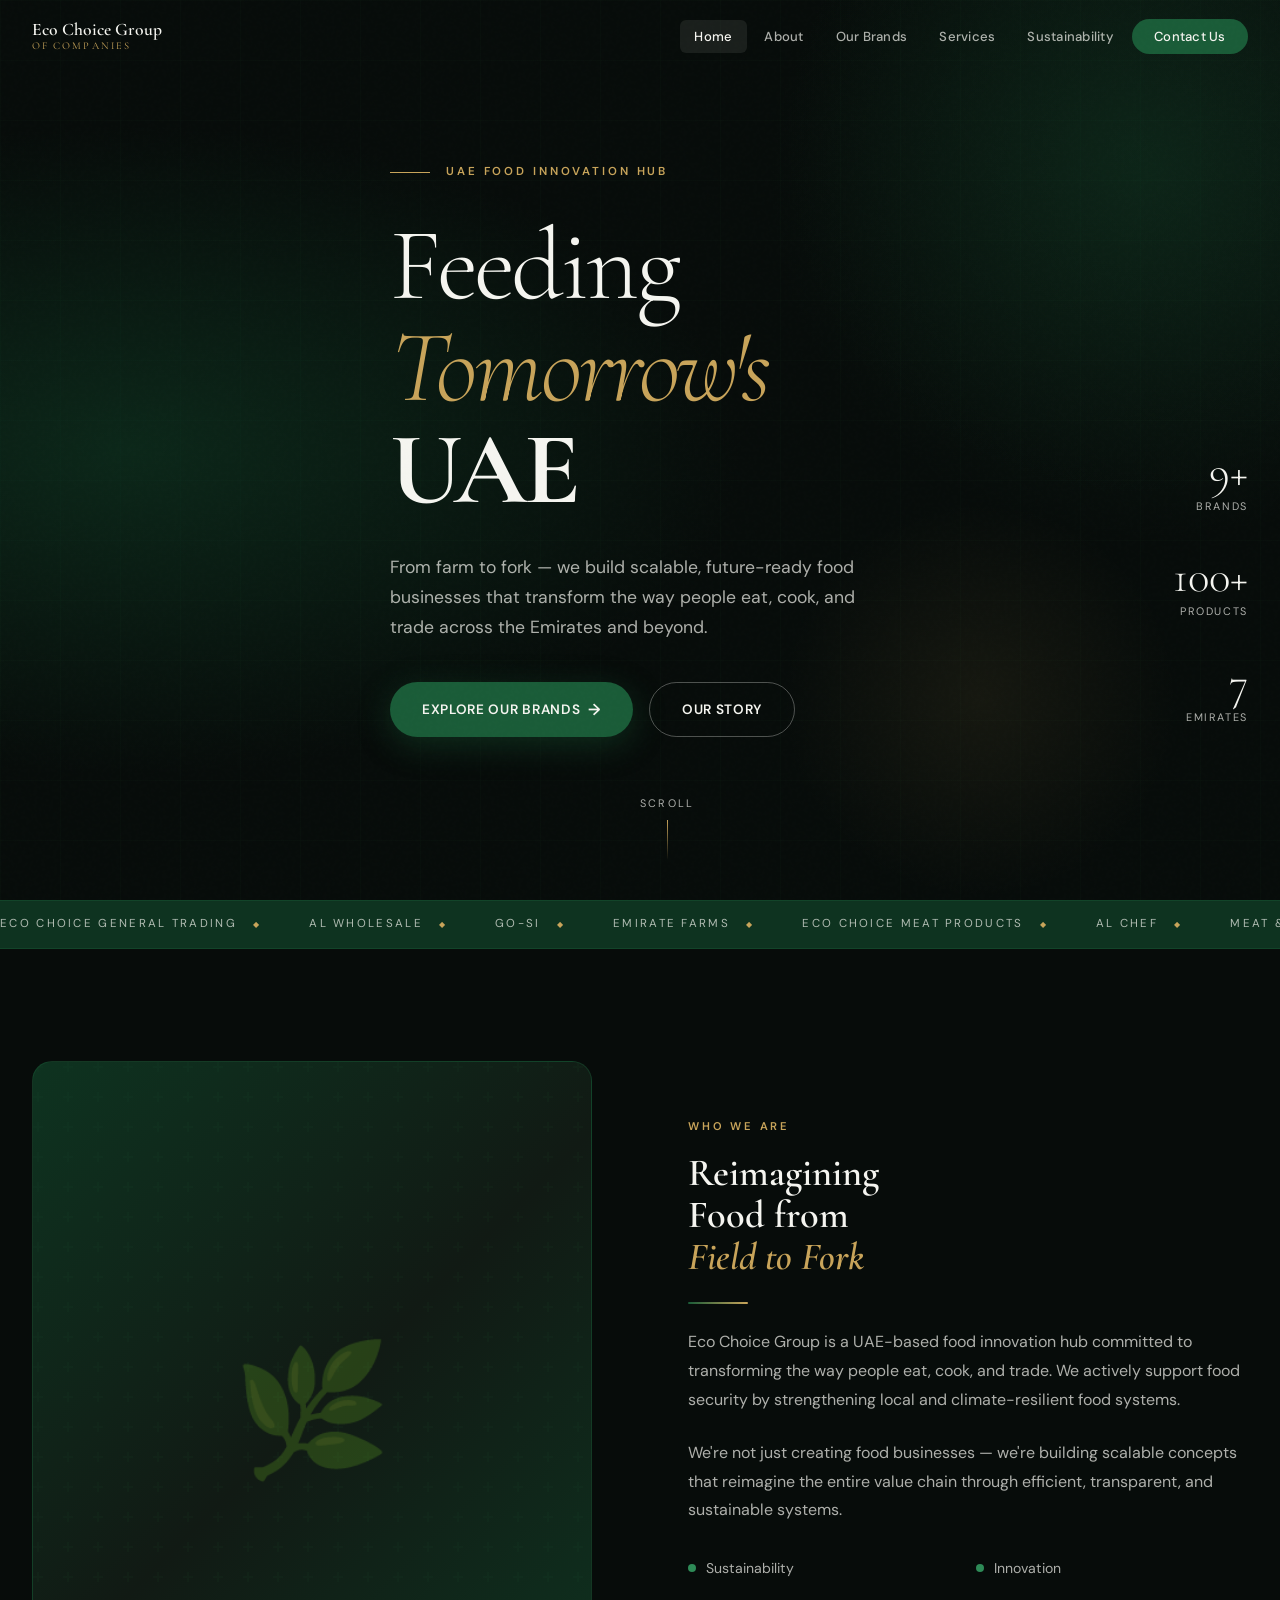
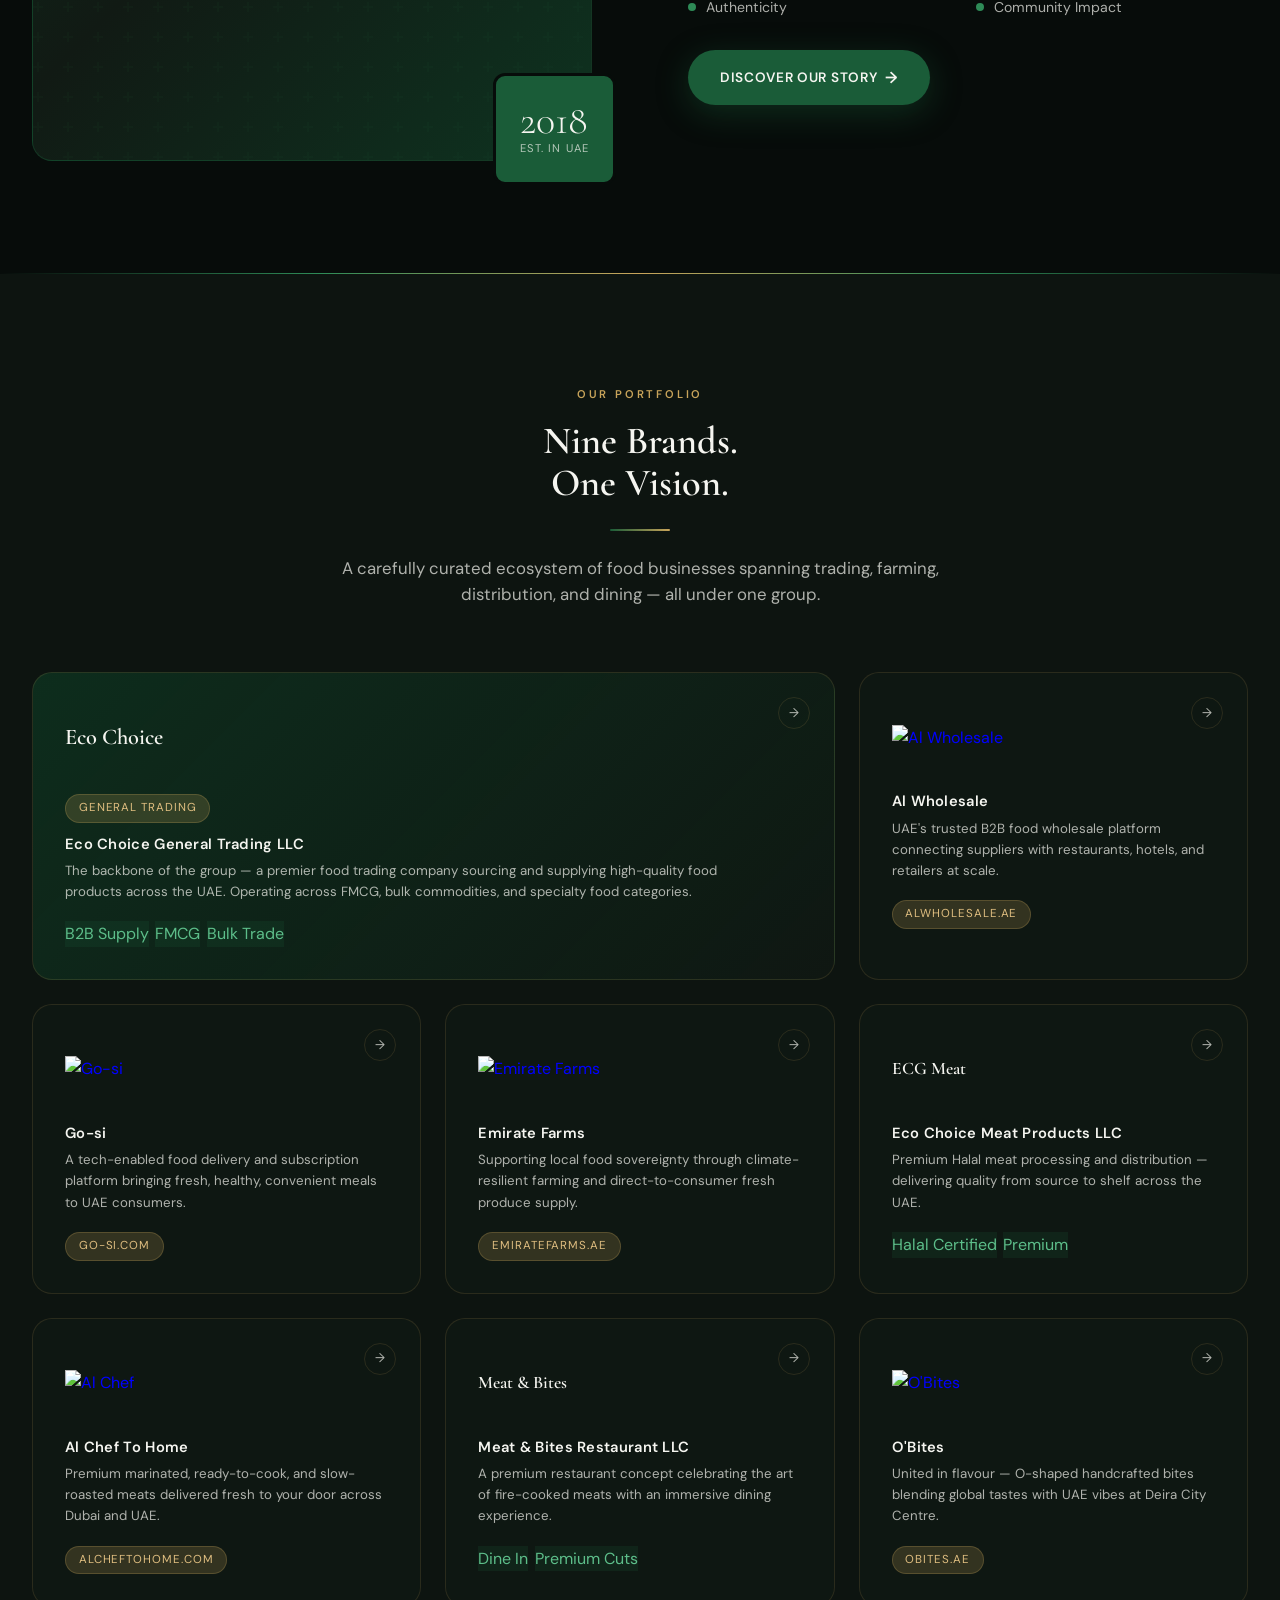
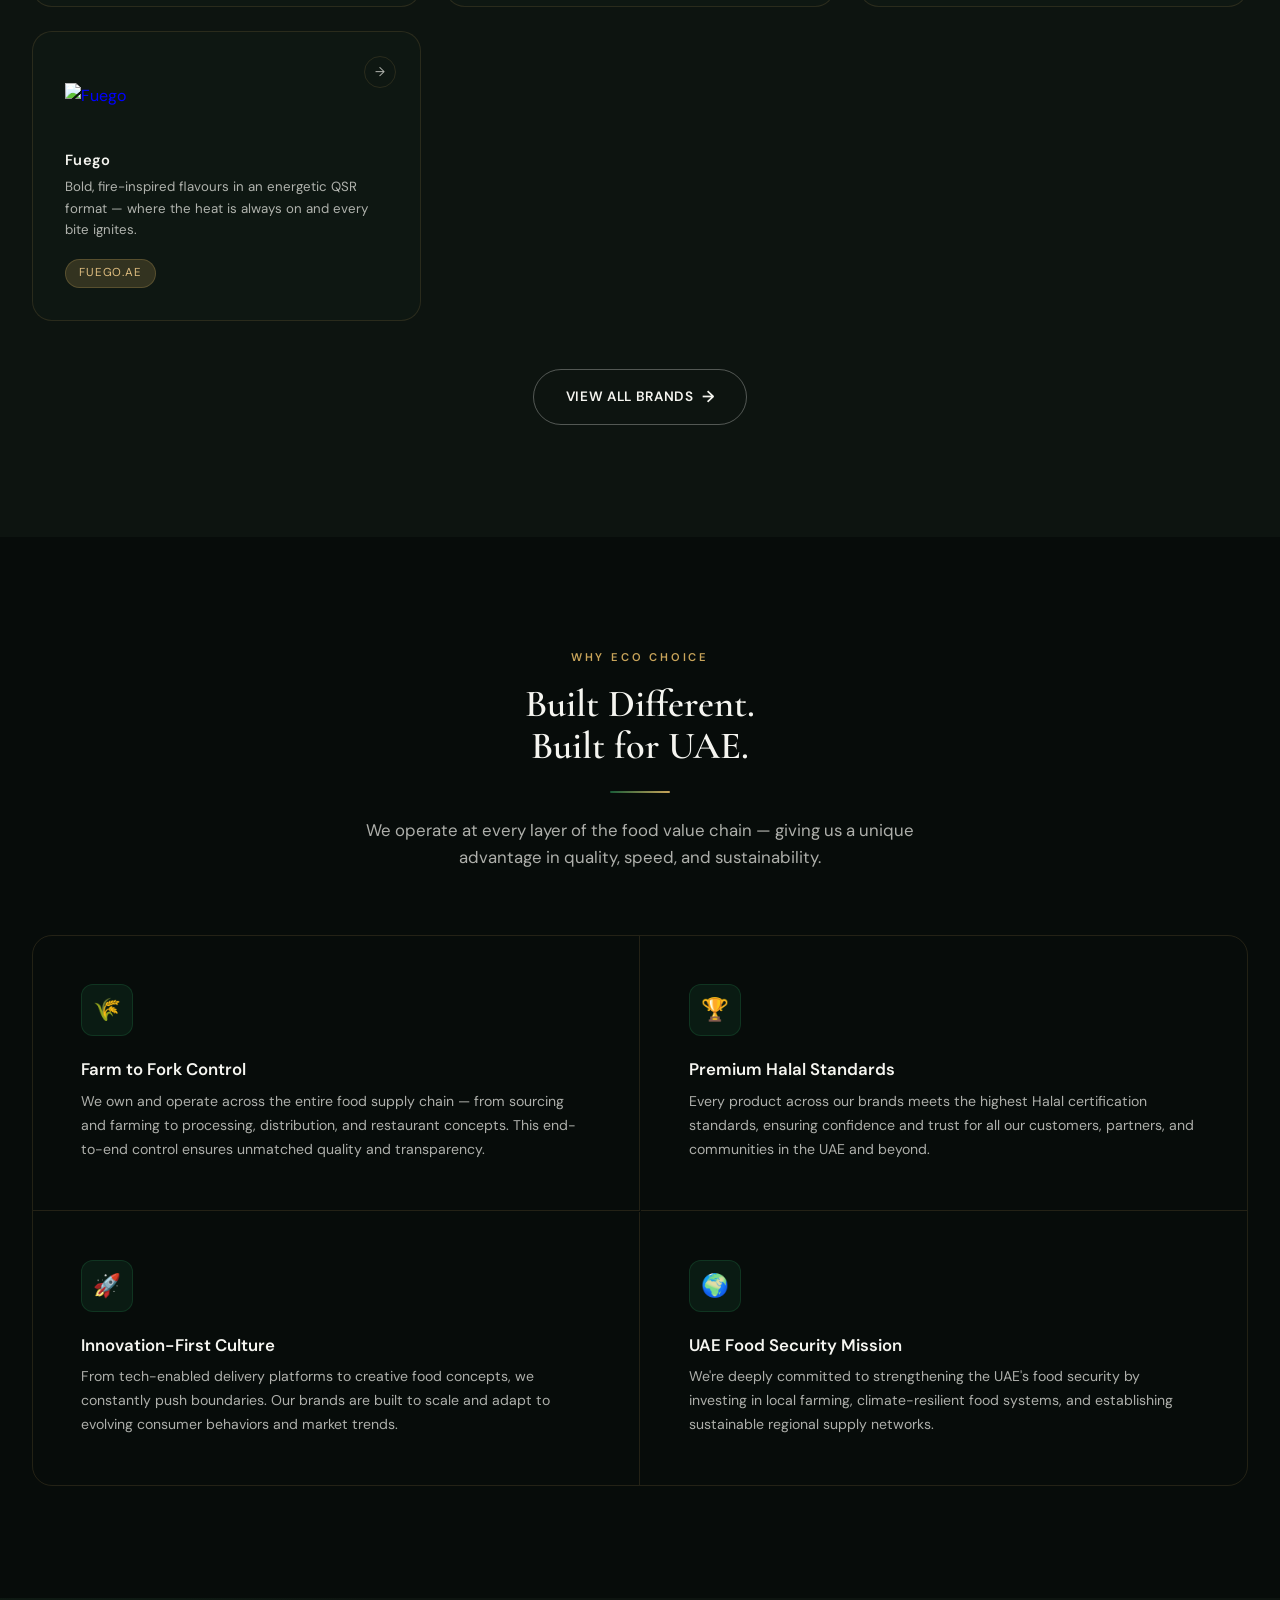
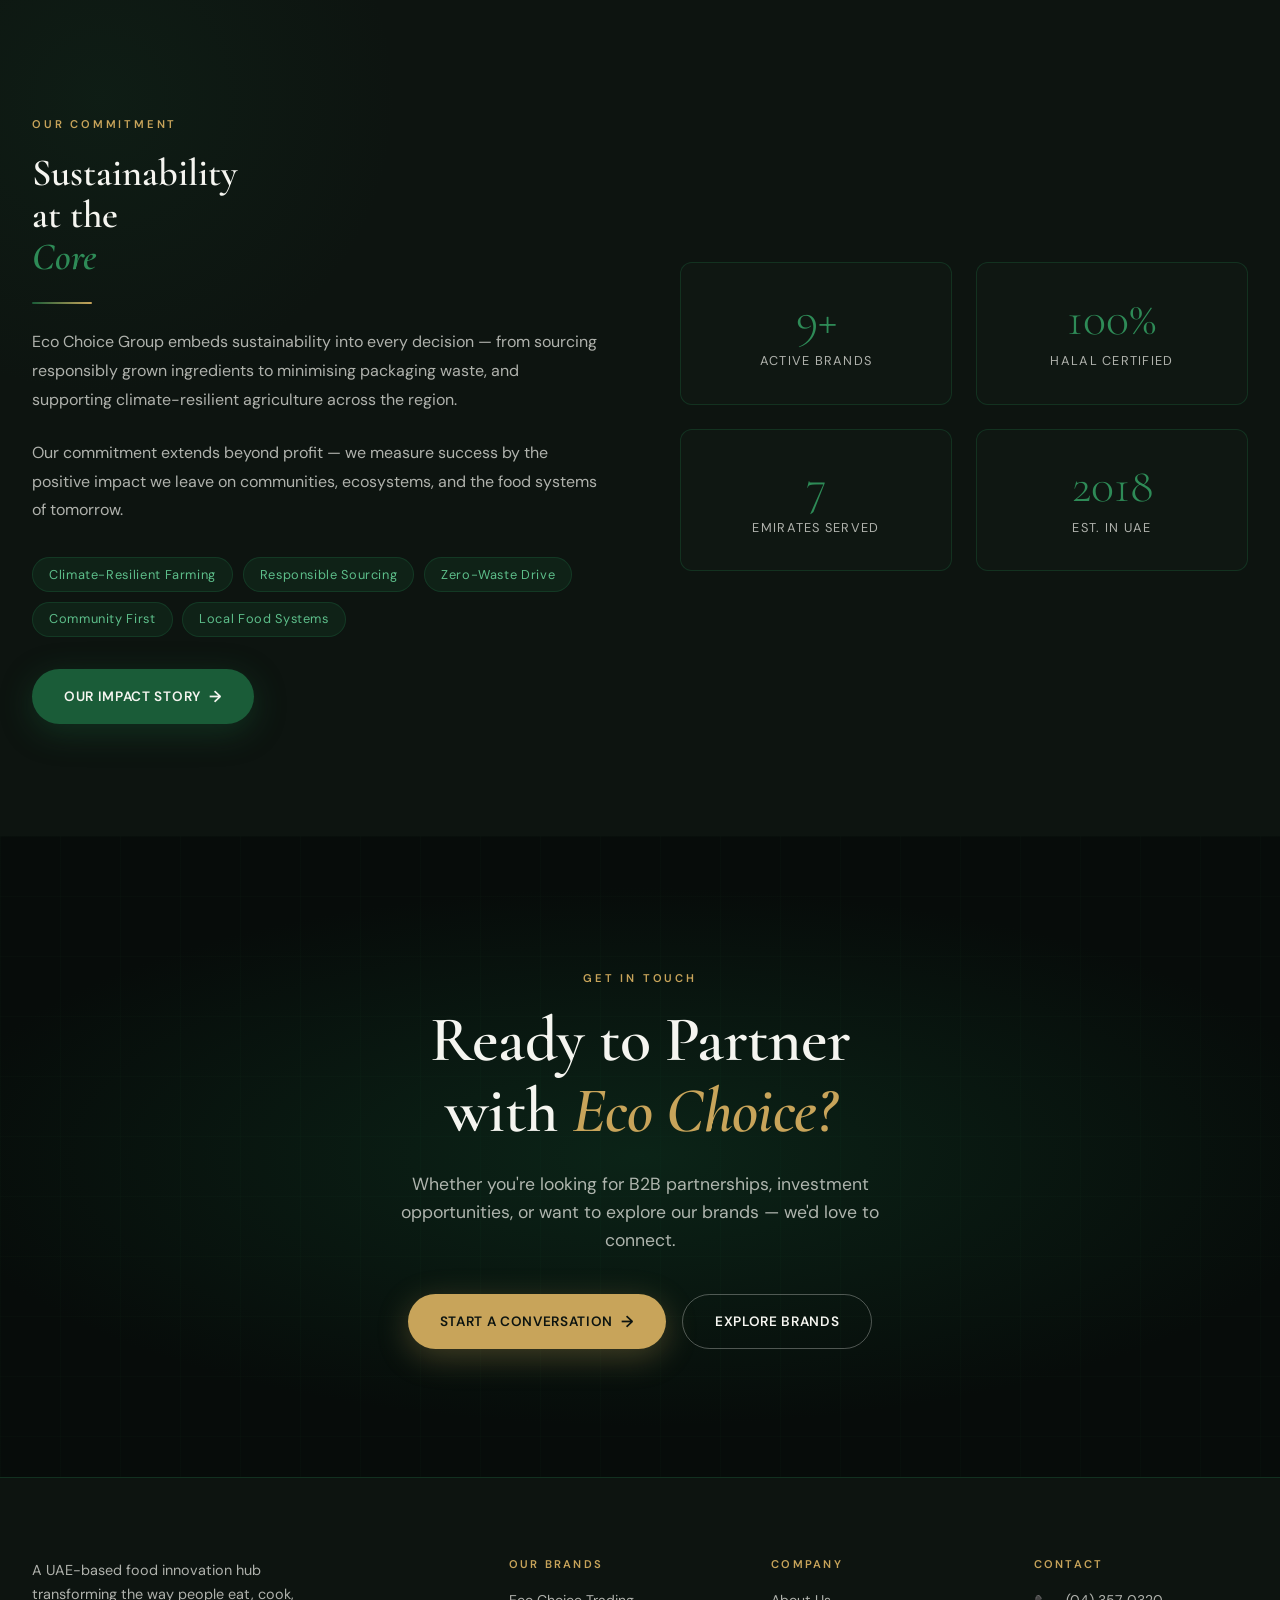
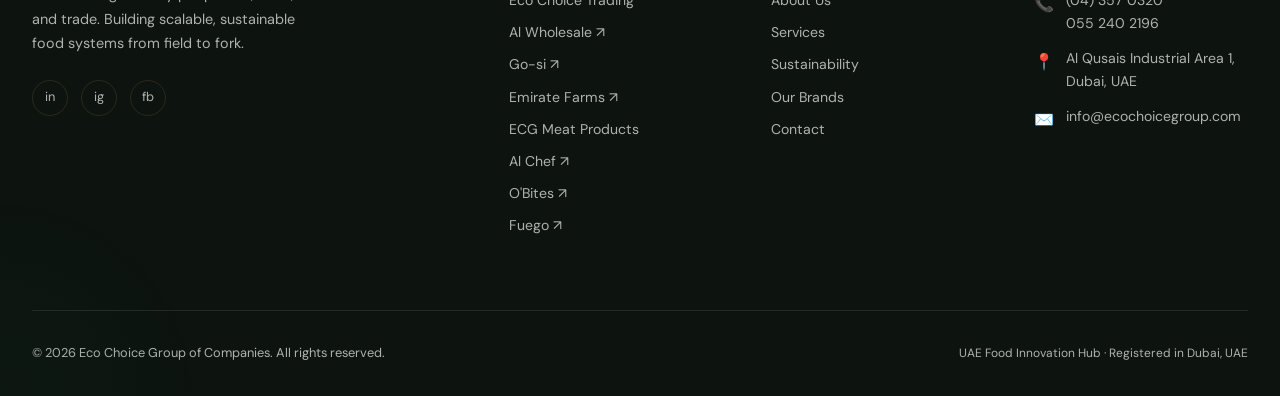
==== index.html @ a95b1872 "Website Working" ====
<!DOCTYPE html>
<html lang="en">
<head>
  <meta charset="UTF-8" />
  <meta name="viewport" content="width=device-width, initial-scale=1.0" />
  <title>Eco Choice Group of Companies — UAE Food Innovation Hub</title>
  <meta name="description" content="Eco Choice Group is a UAE-based food innovation hub transforming how people eat, cook and trade. From farm to consumer, we build scalable, sustainable food businesses." />
  <link rel="icon" href="https://ecochoicegroup.com/wp-content/uploads/2025/12/ecg-logo.png" type="image/png" />
  <link rel="stylesheet" href="style.css" />
  <style>
    /* ===== HERO ===== */
    .hero {
      min-height: 100vh;
      position: relative;
      display: flex;
      align-items: center;
      overflow: hidden;
      background: var(--black);
    }
    .hero::before {
      content: '';
      position: absolute;
      inset: 0;
      background:
        radial-gradient(ellipse 80% 60% at 10% 50%, rgba(14,51,32,0.7) 0%, transparent 60%),
        radial-gradient(ellipse 60% 80% at 90% 20%, rgba(26,92,56,0.2) 0%, transparent 50%);
    }
    .hero-orb {
      position: absolute;
      width: 700px; height: 700px;
      border-radius: 50%;
      background: radial-gradient(circle, rgba(26,92,56,0.15) 0%, transparent 70%);
      right: -200px; top: -200px;
      animation: orb-float 8s ease-in-out infinite;
    }
    .hero-orb2 {
      position: absolute;
      width: 400px; height: 400px;
      border-radius: 50%;
      background: radial-gradient(circle, rgba(200,164,90,0.08) 0%, transparent 70%);
      right: 100px; bottom: 0;
      animation: orb-float 10s ease-in-out infinite reverse;
    }
    @keyframes orb-float { 0%,100%{transform:translateY(0);} 50%{transform:translateY(-30px);} }

    .hero-content {
      position: relative;
      z-index: 2;
      max-width: 800px;
    }
    .hero-eyebrow {
      display: flex;
      align-items: center;
      gap: 1rem;
      margin-bottom: 2rem;
      opacity: 0;
      animation: fadeUp 0.8s 0.3s forwards;
    }
    .hero-line { width: 40px; height: 1px; background: var(--gold); }
    .hero-eyebrow span { font-size: 0.72rem; letter-spacing: 0.25em; text-transform: uppercase; color: var(--gold); font-weight: 600; }

    .hero h1 {
      font-family: var(--font-display);
      font-size: clamp(3.5rem, 8vw, 8rem);
      font-weight: 300;
      line-height: 1.0;
      letter-spacing: -0.03em;
      margin-bottom: 2rem;
      opacity: 0;
      animation: fadeUp 0.9s 0.5s forwards;
    }
    .hero h1 em { font-style: italic; color: var(--gold); }
    .hero h1 strong { font-weight: 700; display: block; }

    .hero-desc {
      font-size: 1.1rem;
      color: var(--white-dim);
      max-width: 500px;
      line-height: 1.7;
      margin-bottom: 2.5rem;
      opacity: 0;
      animation: fadeUp 0.9s 0.7s forwards;
    }
    .hero-actions {
      display: flex;
      gap: 1rem;
      flex-wrap: wrap;
      opacity: 0;
      animation: fadeUp 0.9s 0.9s forwards;
    }
    .hero-scroll {
      position: absolute;
      bottom: 2.5rem;
      left: 50%;
      transform: translateX(-50%);
      display: flex;
      flex-direction: column;
      align-items: center;
      gap: 0.5rem;
      z-index: 2;
      opacity: 0;
      animation: fadeUp 1s 1.5s forwards;
    }
    .hero-scroll span { font-size: 0.68rem; letter-spacing: 0.2em; text-transform: uppercase; color: var(--white-dim); }
    .scroll-bar {
      width: 1px; height: 40px;
      background: linear-gradient(to bottom, var(--gold), transparent);
      animation: scroll-anim 2s ease infinite;
    }
    @keyframes scroll-anim { 0%{transform:scaleY(1);opacity:1;} 100%{transform:scaleY(0);opacity:0;transform-origin:top;} }

    .hero-numbers {
      position: absolute;
      right: 2rem;
      top: 50%;
      transform: translateY(-50%);
      display: flex;
      flex-direction: column;
      gap: 2.5rem;
      z-index: 2;
      opacity: 0;
      animation: fadeUp 1s 1.2s forwards;
    }
    .hero-stat { text-align: right; }
    .hero-stat .num { font-family: var(--font-display); font-size: 2.8rem; font-weight: 300; color: var(--white); line-height: 1; }
    .hero-stat .lbl { font-size: 0.68rem; letter-spacing: 0.15em; text-transform: uppercase; color: var(--white-dim); margin-top: 0.2rem; }

    @keyframes fadeUp { from{opacity:0;transform:translateY(30px);} to{opacity:1;transform:translateY(0);} }

    /* ===== MARQUEE STRIP ===== */
    .marquee-strip {
      background: var(--green-deep);
      border-top: 1px solid var(--border-green);
      border-bottom: 1px solid var(--border-green);
      padding: 0.9rem 0;
      overflow: hidden;
    }
    .marquee-track {
      display: flex;
      gap: 3rem;
      animation: marquee 30s linear infinite;
      white-space: nowrap;
    }
    .marquee-track span {
      font-size: 0.72rem;
      letter-spacing: 0.2em;
      text-transform: uppercase;
      color: var(--white-dim);
      display: flex;
      align-items: center;
      gap: 1rem;
      flex-shrink: 0;
    }
    .marquee-track span::after { content: '◆'; color: var(--gold); font-size: 0.5rem; }
    @keyframes marquee { from{transform:translateX(0);} to{transform:translateX(-50%);} }

    /* ===== ABOUT OVERVIEW ===== */
    .about-overview { padding: 7rem 0; }
    .about-grid {
      display: grid;
      grid-template-columns: 1fr 1fr;
      gap: 6rem;
      align-items: center;
    }
    .about-visual {
      position: relative;
    }
    .about-main-img {
      width: 100%;
      aspect-ratio: 4/5;
      border-radius: var(--radius-lg);
      object-fit: cover;
      position: relative;
      z-index: 1;
    }
    .about-img-placeholder {
      width: 100%;
      aspect-ratio: 4/5;
      border-radius: var(--radius-lg);
      background: linear-gradient(135deg, var(--green-deep) 0%, var(--dark-card) 50%, var(--green-deep) 100%);
      display: flex;
      align-items: center;
      justify-content: center;
      position: relative;
      overflow: hidden;
      border: 1px solid var(--border-green);
    }
    .about-img-placeholder::before {
      content: '';
      position: absolute;
      inset: 0;
      background: url("data:image/svg+xml,%3Csvg width='60' height='60' viewBox='0 0 60 60' xmlns='http://www.w3.org/2000/svg'%3E%3Cg fill='none' fill-rule='evenodd'%3E%3Cg fill='%231a5c38' fill-opacity='0.08'%3E%3Cpath d='M36 34v-4h-2v4h-4v2h4v4h2v-4h4v-2h-4zm0-30V0h-2v4h-4v2h4v4h2V6h4V4h-4zM6 34v-4H4v4H0v2h4v4h2v-4h4v-2H6zM6 4V0H4v4H0v2h4v4h2V6h4V4H6z'/%3E%3C/g%3E%3C/g%3E%3C/svg%3E");
    }
    .about-leaf-icon {
      font-size: 8rem;
      opacity: 0.3;
      position: relative;
      z-index: 1;
    }
    .about-floating-badge {
      position: absolute;
      bottom: -1.5rem;
      right: -1.5rem;
      background: var(--green);
      border-radius: var(--radius);
      padding: 1.5rem;
      z-index: 2;
      border: 3px solid var(--black);
    }
    .about-floating-badge .num { font-family: var(--font-display); font-size: 2.5rem; font-weight: 300; color: var(--white); line-height: 1; }
    .about-floating-badge .lbl { font-size: 0.7rem; color: rgba(245,245,240,0.7); text-transform: uppercase; letter-spacing: 0.1em; }

    .about-text .label-tag { margin-bottom: 1rem; display: block; }
    .about-text h2 { color: var(--white); margin-bottom: 1.5rem; }
    .about-text p { color: var(--white-dim); line-height: 1.8; margin-bottom: 1.5rem; font-size: 1rem; }
    .about-values {
      display: grid;
      grid-template-columns: 1fr 1fr;
      gap: 1rem;
      margin: 2rem 0;
    }
    .value-item {
      display: flex;
      align-items: center;
      gap: 0.6rem;
      font-size: 0.88rem;
      color: var(--white-dim);
    }
    .value-dot { width: 8px; height: 8px; border-radius: 50%; background: var(--green-light); flex-shrink: 0; }

    /* ===== BRANDS SHOWCASE ===== */
    .brands-section { padding: 7rem 0; background: var(--dark); }
    .brands-grid {
      display: grid;
      grid-template-columns: repeat(3, 1fr);
      gap: 1.5rem;
      margin-top: 3rem;
    }
    .brand-card {
      background: rgba(17,26,20,0.5);
      border: 1px solid var(--border);
      border-radius: var(--radius-lg);
      padding: 2rem;
      transition: var(--transition);
      cursor: pointer;
      text-decoration: none;
      display: block;
      position: relative;
      overflow: hidden;
    }
    .brand-card::before {
      content: '';
      position: absolute;
      bottom: 0; left: 0; right: 0;
      height: 3px;
      background: linear-gradient(90deg, var(--green), var(--gold));
      transform: scaleX(0);
      transition: transform 0.4s ease;
    }
    .brand-card:hover::before { transform: scaleX(1); }
    .brand-card:hover {
      border-color: rgba(200,164,90,0.3);
      transform: translateY(-8px);
      box-shadow: 0 30px 60px rgba(0,0,0,0.4);
      background: rgba(17,26,20,0.8);
    }
    .brand-logo-wrap {
      height: 64px;
      display: flex;
      align-items: center;
      margin-bottom: 1.5rem;
    }
    .brand-logo-wrap img {
      max-height: 56px;
      max-width: 160px;
      width: auto;
      object-fit: contain;
      filter: brightness(1.1) contrast(1.05);
    }
    .brand-logo-text {
      font-family: var(--font-display);
      font-size: 1.4rem;
      font-weight: 600;
      color: var(--white);
    }
    .brand-card h3 {
      font-family: var(--font-body);
      font-size: 0.92rem;
      font-weight: 600;
      color: var(--white);
      margin-bottom: 0.5rem;
      letter-spacing: 0.02em;
    }
    .brand-card p {
      font-size: 0.83rem;
      color: var(--white-dim);
      line-height: 1.6;
      margin-bottom: 1.2rem;
    }
    .brand-card-tag { display: flex; gap: 0.4rem; flex-wrap: wrap; }
    .brand-arrow {
      position: absolute;
      top: 1.5rem; right: 1.5rem;
      width: 32px; height: 32px;
      border-radius: 50%;
      border: 1px solid var(--border);
      display: flex; align-items: center; justify-content: center;
      color: var(--white-dim);
      font-size: 0.8rem;
      transition: var(--transition);
    }
    .brand-card:hover .brand-arrow { background: var(--gold); border-color: var(--gold); color: var(--dark); }

    /* FEATURED brand card */
    .brand-card.featured {
      grid-column: span 2;
      background: linear-gradient(135deg, rgba(14,51,32,0.8) 0%, rgba(17,26,20,0.6) 100%);
      display: grid;
      grid-template-columns: 1fr auto;
      gap: 2rem;
      align-items: center;
    }
    .brand-card.featured:hover { transform: translateY(-8px); }

    /* ===== WHY CHOOSE US ===== */
    .why-us { padding: 7rem 0; }
    .why-grid {
      display: grid;
      grid-template-columns: repeat(2, 1fr);
      gap: 1px;
      border: 1px solid var(--border);
      border-radius: var(--radius-lg);
      overflow: hidden;
      margin-top: 4rem;
    }
    .why-item {
      padding: 3rem;
      border-right: 1px solid var(--border);
      border-bottom: 1px solid var(--border);
      transition: var(--transition);
      position: relative;
    }
    .why-item:hover { background: rgba(26,92,56,0.1); }
    .why-item:nth-child(2n) { border-right: none; }
    .why-item:nth-last-child(-n+2) { border-bottom: none; }
    .why-icon {
      width: 52px; height: 52px;
      border-radius: 12px;
      background: rgba(26,92,56,0.2);
      border: 1px solid var(--border-green);
      display: flex; align-items: center; justify-content: center;
      font-size: 1.4rem;
      margin-bottom: 1.5rem;
    }
    .why-item h3 { font-family: var(--font-body); font-size: 1.05rem; font-weight: 600; color: var(--white); margin-bottom: 0.7rem; }
    .why-item p { font-size: 0.88rem; color: var(--white-dim); line-height: 1.7; }

    /* ===== SUSTAINABILITY ===== */
    .sustainability-section {
      padding: 7rem 0;
      background: var(--dark);
      position: relative;
      overflow: hidden;
    }
    .sustainability-section::before {
      content: '';
      position: absolute;
      top: -200px; left: -200px;
      width: 600px; height: 600px;
      border-radius: 50%;
      background: radial-gradient(circle, rgba(26,92,56,0.12) 0%, transparent 70%);
    }
    .sustain-grid {
      display: grid;
      grid-template-columns: 1fr 1fr;
      gap: 5rem;
      align-items: center;
    }
    .sustain-pills { display: flex; flex-wrap: wrap; gap: 0.6rem; margin: 2rem 0; }
    .sustain-pill {
      background: rgba(26,92,56,0.2);
      border: 1px solid rgba(26,92,56,0.4);
      color: #5dbe8a;
      padding: 0.4rem 1rem;
      border-radius: 50px;
      font-size: 0.8rem;
      letter-spacing: 0.05em;
    }
    .sustain-stat-grid {
      display: grid;
      grid-template-columns: 1fr 1fr;
      gap: 1.5rem;
    }
    .sustain-stat-card {
      background: rgba(17,26,20,0.6);
      border: 1px solid var(--border-green);
      border-radius: var(--radius);
      padding: 2rem;
      text-align: center;
      transition: var(--transition);
    }
    .sustain-stat-card:hover { border-color: var(--green-light); transform: translateY(-4px); }
    .sustain-stat-card .num { font-family: var(--font-display); font-size: 3rem; font-weight: 300; color: var(--green-light); line-height: 1; }
    .sustain-stat-card .lbl { font-size: 0.8rem; color: var(--white-dim); text-transform: uppercase; letter-spacing: 0.1em; margin-top: 0.5rem; }

    /* ===== CTA SECTION ===== */
    .cta-section {
      padding: 8rem 0;
      text-align: center;
      position: relative;
      overflow: hidden;
    }
    .cta-section::before {
      content: '';
      position: absolute;
      inset: 0;
      background: radial-gradient(ellipse 80% 60% at 50% 50%, rgba(14,51,32,0.6) 0%, transparent 70%);
    }
    .cta-section .container { position: relative; z-index: 1; }
    .cta-section h2 { font-size: clamp(2.5rem, 5vw, 5rem); margin-bottom: 1.5rem; }
    .cta-section p { color: var(--white-dim); font-size: 1.1rem; max-width: 520px; margin: 0 auto 2.5rem; }
    .cta-actions { display: flex; gap: 1rem; justify-content: center; flex-wrap: wrap; }

    /* ===== RESPONSIVE ===== */
    @media (max-width: 1024px) {
      .brands-grid { grid-template-columns: 1fr 1fr; }
      .brand-card.featured { grid-column: span 2; }
      .hero-numbers { display: none; }
    }
    @media (max-width: 768px) {
      .about-grid, .sustain-grid { grid-template-columns: 1fr; gap: 3rem; }
      .brands-grid { grid-template-columns: 1fr; }
      .brand-card.featured { grid-column: span 1; display: block; }
      .why-grid { grid-template-columns: 1fr; }
      .why-item { border-right: none; }
      .why-item:nth-last-child(1) { border-bottom: none; }
      .why-item:nth-last-child(2) { border-bottom: 1px solid var(--border); }
      .sustain-stat-grid { grid-template-columns: 1fr 1fr; }
      .about-floating-badge { right: 0.5rem; bottom: -1rem; }
    }
  </style>
</head>
<body>

<!-- PAGE LOADER -->
<div class="loader">
  <div class="loader-logo">
    <img src="https://ecochoicegroup.com/wp-content/uploads/2025/12/ecg-logo.png" alt="Eco Choice Group" onerror="this.style.display='none'" />
  </div>
  <div class="loader-bar"></div>
</div>

<!-- NAVBAR -->
<nav class="navbar">
  <div class="nav-inner">
    <a href="index.html" class="nav-logo">
      <img src="https://ecochoicegroup.com/wp-content/uploads/2025/12/ecg-logo.png" alt="Eco Choice Group" onerror="this.style.display='none'" />
      <div class="nav-logo-text">
        Eco Choice Group
        <span>of Companies</span>
      </div>
    </a>
    <ul class="nav-links">
      <li><a href="index.html" class="active">Home</a></li>
      <li><a href="about.html">About</a></li>
      <li><a href="brands.html">Our Brands</a></li>
      <li><a href="services.html">Services</a></li>
      <li><a href="sustainability.html">Sustainability</a></li>
      <li><a href="contact.html" class="nav-cta">Contact Us</a></li>
    </ul>
    <button class="hamburger" aria-label="Menu">
      <span></span><span></span><span></span>
    </button>
  </div>
</nav>

<!-- MOBILE MENU -->
<div class="mobile-menu">
  <button class="mobile-close">✕</button>
  <a href="index.html">Home</a>
  <a href="about.html">About</a>
  <a href="brands.html">Our Brands</a>
  <a href="services.html">Services</a>
  <a href="sustainability.html">Sustainability</a>
  <a href="contact.html">Contact</a>
</div>

<!-- ===== HERO ===== -->
<section class="hero">
  <div class="grid-bg"></div>
  <div class="hero-orb"></div>
  <div class="hero-orb2"></div>
  <div class="container hero-content">
    <div class="hero-eyebrow">
      <div class="hero-line"></div>
      <span>UAE Food Innovation Hub</span>
    </div>
    <h1>
      Feeding<br/>
      <em>Tomorrow's</em><br/>
      <strong>UAE</strong>
    </h1>
    <p class="hero-desc">
      From farm to fork — we build scalable, future-ready food businesses that transform the way people eat, cook, and trade across the Emirates and beyond.
    </p>
    <div class="hero-actions">
      <a href="brands.html" class="btn btn-primary btn-arrow">Explore Our Brands</a>
      <a href="about.html" class="btn btn-outline">Our Story</a>
    </div>
  </div>
  <div class="hero-numbers">
    <div class="hero-stat">
      <div class="num"><span class="counter" data-target="9" data-suffix="+">9+</span></div>
      <div class="lbl">Brands</div>
    </div>
    <div class="hero-stat">
      <div class="num"><span class="counter" data-target="100" data-suffix="+">100+</span></div>
      <div class="lbl">Products</div>
    </div>
    <div class="hero-stat">
      <div class="num"><span class="counter" data-target="7">7</span></div>
      <div class="lbl">Emirates</div>
    </div>
  </div>
  <div class="hero-scroll">
    <span>Scroll</span>
    <div class="scroll-bar"></div>
  </div>
</section>

<!-- MARQUEE STRIP -->
<div class="marquee-strip">
  <div class="marquee-track">
    <span>Eco Choice General Trading</span>
    <span>Al Wholesale</span>
    <span>Go-si</span>
    <span>Emirate Farms</span>
    <span>Eco Choice Meat Products</span>
    <span>Al Chef</span>
    <span>Meat &amp; Bites Restaurant</span>
    <span>O'Bites</span>
    <span>Fuego</span>
    <!-- duplicate for seamless loop -->
    <span>Eco Choice General Trading</span>
    <span>Al Wholesale</span>
    <span>Go-si</span>
    <span>Emirate Farms</span>
    <span>Eco Choice Meat Products</span>
    <span>Al Chef</span>
    <span>Meat &amp; Bites Restaurant</span>
    <span>O'Bites</span>
    <span>Fuego</span>
  </div>
</div>

<!-- ===== ABOUT OVERVIEW ===== -->
<section class="about-overview">
  <div class="container">
    <div class="about-grid">
      <div class="about-visual fade-in-left">
        <div class="about-img-placeholder">
          <div class="about-leaf-icon">🌿</div>
        </div>
        <div class="about-floating-badge">
          <div class="num">2018</div>
          <div class="lbl">Est. in UAE</div>
        </div>
      </div>
      <div class="about-text fade-in-right">
        <span class="label-tag">Who We Are</span>
        <h2 class="display-md">Reimagining<br/>Food from<br/><em style="color:var(--gold)">Field to Fork</em></h2>
        <div class="divider divider-left"></div>
        <p>Eco Choice Group is a UAE-based food innovation hub committed to transforming the way people eat, cook, and trade. We actively support food security by strengthening local and climate-resilient food systems.</p>
        <p>We're not just creating food businesses — we're building scalable concepts that reimagine the entire value chain through efficient, transparent, and sustainable systems.</p>
        <div class="about-values">
          <div class="value-item"><div class="value-dot"></div>Sustainability</div>
          <div class="value-item"><div class="value-dot"></div>Innovation</div>
          <div class="value-item"><div class="value-dot"></div>Authenticity</div>
          <div class="value-item"><div class="value-dot"></div>Community Impact</div>
        </div>
        <a href="about.html" class="btn btn-primary btn-arrow">Discover Our Story</a>
      </div>
    </div>
  </div>
</section>

<div class="glow-line"></div>

<!-- ===== BRANDS SHOWCASE ===== -->
<section class="brands-section">
  <div class="container">
    <div class="section-header fade-in">
      <span class="label-tag">Our Portfolio</span>
      <h2 class="display-md">Nine Brands.<br/>One Vision.</h2>
      <div class="divider"></div>
      <p>A carefully curated ecosystem of food businesses spanning trading, farming, distribution, and dining — all under one group.</p>
    </div>
    <div class="brands-grid">

      <!-- Eco Choice General Trading (Featured) -->
      <a href="brands.html#general-trading" class="brand-card featured tilt-card fade-in">
        <div>
          <div class="brand-logo-wrap">
            <div class="brand-logo-text">Eco Choice</div>
          </div>
          <span class="tag-pill">General Trading</span>
          <h3 style="margin-top:0.8rem;">Eco Choice General Trading LLC</h3>
          <p>The backbone of the group — a premier food trading company sourcing and supplying high-quality food products across the UAE. Operating across FMCG, bulk commodities, and specialty food categories.</p>
          <div class="brand-card-tag">
            <span class="tag-pill-green">B2B Supply</span>
            <span class="tag-pill-green">FMCG</span>
            <span class="tag-pill-green">Bulk Trade</span>
          </div>
        </div>
        <div class="brand-arrow">→</div>
      </a>

      <!-- Al Wholesale -->
      <a href="brands.html#al-wholesale" class="brand-card tilt-card fade-in delay-1">
        <div class="brand-arrow">→</div>
        <div class="brand-logo-wrap">
          <img src="https://ecochoicegroup.com/Al%20wholesale.png" alt="Al Wholesale" onerror="this.innerHTML='<span style=\'font-family:var(--font-display);font-size:1.3rem;color:var(--white)\'>Al Wholesale</span>'" />
        </div>
        <h3>Al Wholesale</h3>
        <p>UAE's trusted B2B food wholesale platform connecting suppliers with restaurants, hotels, and retailers at scale.</p>
        <div class="brand-card-tag">
          <span class="tag-pill">alwholesale.ae</span>
        </div>
      </a>

      <!-- Go-si -->
      <a href="brands.html#go-si" class="brand-card tilt-card fade-in delay-2">
        <div class="brand-arrow">→</div>
        <div class="brand-logo-wrap">
          <img src="https://ecochoicegroup.com/Go-si.png" alt="Go-si" onerror="this.innerHTML='<span style=\'font-family:var(--font-display);font-size:1.5rem;color:var(--white)\'>Go-si</span>'" />
        </div>
        <h3>Go-si</h3>
        <p>A tech-enabled food delivery and subscription platform bringing fresh, healthy, convenient meals to UAE consumers.</p>
        <div class="brand-card-tag">
          <span class="tag-pill">go-si.com</span>
        </div>
      </a>

      <!-- Emirate Farms -->
      <a href="brands.html#emirate-farms" class="brand-card tilt-card fade-in delay-3">
        <div class="brand-arrow">→</div>
        <div class="brand-logo-wrap">
          <img src="https://ecochoicegroup.com/Emirate%20Farms.png" alt="Emirate Farms" onerror="this.innerHTML='<span style=\'font-family:var(--font-display);font-size:1.2rem;color:var(--white)\'>Emirate Farms</span>'" />
        </div>
        <h3>Emirate Farms</h3>
        <p>Supporting local food sovereignty through climate-resilient farming and direct-to-consumer fresh produce supply.</p>
        <div class="brand-card-tag">
          <span class="tag-pill">emiratefarms.ae</span>
        </div>
      </a>

      <!-- Eco Choice Meat Products -->
      <a href="brands.html#meat-products" class="brand-card tilt-card fade-in delay-1">
        <div class="brand-arrow">→</div>
        <div class="brand-logo-wrap">
          <div class="brand-logo-text" style="font-size:1.1rem;">ECG Meat</div>
        </div>
        <h3>Eco Choice Meat Products LLC</h3>
        <p>Premium Halal meat processing and distribution — delivering quality from source to shelf across the UAE.</p>
        <div class="brand-card-tag">
          <span class="tag-pill-green">Halal Certified</span>
          <span class="tag-pill-green">Premium</span>
        </div>
      </a>

      <!-- Al Chef -->
      <a href="brands.html#al-chef" class="brand-card tilt-card fade-in delay-2">
        <div class="brand-arrow">→</div>
        <div class="brand-logo-wrap">
          <img src="https://ecochoicegroup.com/Alchef.png" alt="Al Chef" onerror="this.innerHTML='<span style=\'font-family:var(--font-display);font-size:1.3rem;color:var(--white)\'>Al Chef</span>'" />
        </div>
        <h3>Al Chef To Home</h3>
        <p>Premium marinated, ready-to-cook, and slow-roasted meats delivered fresh to your door across Dubai and UAE.</p>
        <div class="brand-card-tag">
          <span class="tag-pill">alcheftohome.com</span>
        </div>
      </a>

      <!-- Meat & Bites -->
      <a href="brands.html#meat-bites" class="brand-card tilt-card fade-in delay-3">
        <div class="brand-arrow">→</div>
        <div class="brand-logo-wrap">
          <div class="brand-logo-text" style="font-size:1.1rem;">Meat &amp; Bites</div>
        </div>
        <h3>Meat &amp; Bites Restaurant LLC</h3>
        <p>A premium restaurant concept celebrating the art of fire-cooked meats with an immersive dining experience.</p>
        <div class="brand-card-tag">
          <span class="tag-pill-green">Dine In</span>
          <span class="tag-pill-green">Premium Cuts</span>
        </div>
      </a>

      <!-- O'Bites -->
      <a href="brands.html#obites" class="brand-card tilt-card fade-in delay-4">
        <div class="brand-arrow">→</div>
        <div class="brand-logo-wrap">
          <img src="https://ecochoicegroup.com/O'Bites.png" alt="O'Bites" onerror="this.innerHTML='<span style=\'font-family:var(--font-display);font-size:1.5rem;color:var(--white)\'>O\'Bites</span>'" />
        </div>
        <h3>O'Bites</h3>
        <p>United in flavour — O-shaped handcrafted bites blending global tastes with UAE vibes at Deira City Centre.</p>
        <div class="brand-card-tag">
          <span class="tag-pill">obites.ae</span>
        </div>
      </a>

      <!-- Fuego -->
      <a href="brands.html#fuego" class="brand-card tilt-card fade-in delay-5">
        <div class="brand-arrow">→</div>
        <div class="brand-logo-wrap">
          <img src="https://ecochoicegroup.com/Fuego.png" alt="Fuego" onerror="this.innerHTML='<span style=\'font-family:var(--font-display);font-size:1.5rem;color:var(--gold)\'>Fuego 🔥</span>'" />
        </div>
        <h3>Fuego</h3>
        <p>Bold, fire-inspired flavours in an energetic QSR format — where the heat is always on and every bite ignites.</p>
        <div class="brand-card-tag">
          <span class="tag-pill">fuego.ae</span>
        </div>
      </a>

    </div>
    <div style="text-align:center;margin-top:3rem;" class="fade-in">
      <a href="brands.html" class="btn btn-outline btn-arrow">View All Brands</a>
    </div>
  </div>
</section>

<!-- ===== WHY CHOOSE US ===== -->
<section class="why-us">
  <div class="container">
    <div class="section-header fade-in">
      <span class="label-tag">Why Eco Choice</span>
      <h2 class="display-md">Built Different.<br/>Built for UAE.</h2>
      <div class="divider"></div>
      <p>We operate at every layer of the food value chain — giving us a unique advantage in quality, speed, and sustainability.</p>
    </div>
    <div class="why-grid">
      <div class="why-item fade-in">
        <div class="why-icon">🌾</div>
        <h3>Farm to Fork Control</h3>
        <p>We own and operate across the entire food supply chain — from sourcing and farming to processing, distribution, and restaurant concepts. This end-to-end control ensures unmatched quality and transparency.</p>
      </div>
      <div class="why-item fade-in delay-1">
        <div class="why-icon">🏆</div>
        <h3>Premium Halal Standards</h3>
        <p>Every product across our brands meets the highest Halal certification standards, ensuring confidence and trust for all our customers, partners, and communities in the UAE and beyond.</p>
      </div>
      <div class="why-item fade-in delay-2">
        <div class="why-icon">🚀</div>
        <h3>Innovation-First Culture</h3>
        <p>From tech-enabled delivery platforms to creative food concepts, we constantly push boundaries. Our brands are built to scale and adapt to evolving consumer behaviors and market trends.</p>
      </div>
      <div class="why-item fade-in delay-3">
        <div class="why-icon">🌍</div>
        <h3>UAE Food Security Mission</h3>
        <p>We're deeply committed to strengthening the UAE's food security by investing in local farming, climate-resilient food systems, and establishing sustainable regional supply networks.</p>
      </div>
    </div>
  </div>
</section>

<!-- ===== SUSTAINABILITY ===== -->
<section class="sustainability-section">
  <div class="container">
    <div class="sustain-grid">
      <div class="fade-in-left">
        <span class="label-tag">Our Commitment</span>
        <h2 class="display-md" style="margin:1rem 0;">Sustainability<br/>at the<br/><em style="color:var(--green-light)">Core</em></h2>
        <div class="divider divider-left"></div>
        <p style="color:var(--white-dim);line-height:1.8;margin-bottom:1.5rem;">Eco Choice Group embeds sustainability into every decision — from sourcing responsibly grown ingredients to minimising packaging waste, and supporting climate-resilient agriculture across the region.</p>
        <p style="color:var(--white-dim);line-height:1.8;margin-bottom:2rem;">Our commitment extends beyond profit — we measure success by the positive impact we leave on communities, ecosystems, and the food systems of tomorrow.</p>
        <div class="sustain-pills">
          <span class="sustain-pill">Climate-Resilient Farming</span>
          <span class="sustain-pill">Responsible Sourcing</span>
          <span class="sustain-pill">Zero-Waste Drive</span>
          <span class="sustain-pill">Community First</span>
          <span class="sustain-pill">Local Food Systems</span>
        </div>
        <a href="sustainability.html" class="btn btn-primary btn-arrow">Our Impact Story</a>
      </div>
      <div class="sustain-stat-grid fade-in-right">
        <div class="sustain-stat-card">
          <div class="num"><span class="counter" data-target="9" data-suffix="+">9+</span></div>
          <div class="lbl">Active Brands</div>
        </div>
        <div class="sustain-stat-card">
          <div class="num"><span class="counter" data-target="100" data-suffix="%">100%</span></div>
          <div class="lbl">Halal Certified</div>
        </div>
        <div class="sustain-stat-card">
          <div class="num"><span class="counter" data-target="7">7</span></div>
          <div class="lbl">Emirates Served</div>
        </div>
        <div class="sustain-stat-card">
          <div class="num"><span class="counter" data-target="2018">2018</span></div>
          <div class="lbl">Est. in UAE</div>
        </div>
      </div>
    </div>
  </div>
</section>

<!-- ===== CTA ===== -->
<section class="cta-section">
  <div class="grid-bg"></div>
  <div class="container">
    <div class="fade-in">
      <span class="label-tag">Get In Touch</span>
      <h2 class="display-lg" style="margin-top:1rem;">Ready to Partner<br/>with <em style="color:var(--gold)">Eco Choice?</em></h2>
      <p>Whether you're looking for B2B partnerships, investment opportunities, or want to explore our brands — we'd love to connect.</p>
      <div class="cta-actions">
        <a href="contact.html" class="btn btn-gold btn-arrow">Start a Conversation</a>
        <a href="brands.html" class="btn btn-outline">Explore Brands</a>
      </div>
    </div>
  </div>
</section>

<!-- ===== FOOTER ===== -->
<footer>
  <div class="container">
    <div class="footer-grid">
      <div class="footer-brand">
        <img src="https://ecochoicegroup.com/wp-content/uploads/2025/12/ecg-logo.png" alt="Eco Choice Group" onerror="this.style.display='none'" />
        <p>A UAE-based food innovation hub transforming the way people eat, cook, and trade. Building scalable, sustainable food systems from field to fork.</p>
        <div class="social-links" style="margin-top:1.5rem;">
          <a href="#" class="social-link">in</a>
          <a href="#" class="social-link">ig</a>
          <a href="#" class="social-link">fb</a>
        </div>
      </div>
      <div class="footer-col">
        <h4>Our Brands</h4>
        <ul>
          <li><a href="brands.html#general-trading">Eco Choice Trading</a></li>
          <li><a href="https://www.alwholesale.ae" target="_blank">Al Wholesale ↗</a></li>
          <li><a href="https://www.go-si.com" target="_blank">Go-si ↗</a></li>
          <li><a href="https://www.emiratefarms.ae" target="_blank">Emirate Farms ↗</a></li>
          <li><a href="brands.html#meat-products">ECG Meat Products</a></li>
          <li><a href="https://www.alcheftohome.com" target="_blank">Al Chef ↗</a></li>
          <li><a href="https://www.obites.ae" target="_blank">O'Bites ↗</a></li>
          <li><a href="https://www.fuego.ae" target="_blank">Fuego ↗</a></li>
        </ul>
      </div>
      <div class="footer-col">
        <h4>Company</h4>
        <ul>
          <li><a href="about.html">About Us</a></li>
          <li><a href="services.html">Services</a></li>
          <li><a href="sustainability.html">Sustainability</a></li>
          <li><a href="brands.html">Our Brands</a></li>
          <li><a href="contact.html">Contact</a></li>
        </ul>
      </div>
      <div class="footer-col">
        <h4>Contact</h4>
        <div class="footer-contact-item">
          <span class="icon">📞</span>
          <div>
            <div><a href="tel:043570320" style="color:inherit;text-decoration:none;">(04) 357 0320</a></div>
            <div><a href="tel:0552402196" style="color:inherit;text-decoration:none;">055 240 2196</a></div>
          </div>
        </div>
        <div class="footer-contact-item">
          <span class="icon">📍</span>
          <span>Al Qusais Industrial Area 1, Dubai, UAE</span>
        </div>
        <div class="footer-contact-item">
          <span class="icon">✉️</span>
          <a href="mailto:info@ecochoicegroup.com" style="color:inherit;text-decoration:none;">info@ecochoicegroup.com</a>
        </div>
      </div>
    </div>
    <div class="footer-bottom">
      <p>© 2026 Eco Choice Group of Companies. All rights reserved.</p>
      <p style="color:var(--white-dim);font-size:0.75rem;">UAE Food Innovation Hub · Registered in Dubai, UAE</p>
    </div>
  </div>
</footer>

<script src="main.js"></script>
</body>
</html>
---- style.css ----
/* ============================================
   ECO CHOICE GROUP — GLOBAL STYLESHEET
   Color Palette: Dark (#0a0f0d) + Forest Green (#1a5c38) + Gold (#c8a45a)
   ============================================ */

@import url('https://fonts.googleapis.com/css2?family=Cormorant+Garamond:wght@300;400;600;700&family=DM+Sans:wght@300;400;500;600&family=Playfair+Display:wght@700;800&display=swap');

:root {
  --black: #070c0a;
  --dark: #0d1410;
  --dark-card: #111a14;
  --green-deep: #0e3320;
  --green: #1a5c38;
  --green-mid: #236b44;
  --green-light: #2e8b57;
  --green-glow: rgba(26,92,56,0.4);
  --gold: #c8a45a;
  --gold-light: #e0be80;
  --gold-dim: rgba(200,164,90,0.2);
  --white: #f5f5f0;
  --white-dim: rgba(245,245,240,0.7);
  --white-ghost: rgba(245,245,240,0.08);
  --border: rgba(200,164,90,0.15);
  --border-green: rgba(26,92,56,0.4);
  --font-display: 'Cormorant Garamond', serif;
  --font-headline: 'Playfair Display', serif;
  --font-body: 'DM Sans', sans-serif;
  --radius: 12px;
  --radius-lg: 20px;
  --transition: all 0.4s cubic-bezier(0.25, 0.46, 0.45, 0.94);
  --shadow-green: 0 20px 60px rgba(26,92,56,0.25);
  --shadow-gold: 0 20px 60px rgba(200,164,90,0.15);
}

*, *::before, *::after { margin: 0; padding: 0; box-sizing: border-box; }

html { scroll-behavior: smooth; font-size: 16px; }

body {
  background: var(--black);
  color: var(--white);
  font-family: var(--font-body);
  font-weight: 400;
  line-height: 1.6;
  overflow-x: hidden;
}

/* ===== SCROLLBAR ===== */
::-webkit-scrollbar { width: 4px; }
::-webkit-scrollbar-track { background: var(--dark); }
::-webkit-scrollbar-thumb { background: var(--green); border-radius: 2px; }

/* ===== TYPOGRAPHY ===== */
h1,h2,h3,h4,h5,h6 { font-family: var(--font-display); font-weight: 600; line-height: 1.1; }
p { font-family: var(--font-body); }

.display-xl {
  font-size: clamp(3rem, 8vw, 7.5rem);
  font-family: var(--font-display);
  font-weight: 300;
  letter-spacing: -0.02em;
  line-height: 1.0;
}
.display-lg {
  font-size: clamp(2.2rem, 5vw, 4.5rem);
  font-family: var(--font-display);
  font-weight: 600;
  letter-spacing: -0.01em;
  line-height: 1.1;
}
.display-md {
  font-size: clamp(1.6rem, 3vw, 2.8rem);
  font-family: var(--font-display);
  font-weight: 600;
}
.label-tag {
  font-family: var(--font-body);
  font-size: 0.7rem;
  font-weight: 600;
  letter-spacing: 0.25em;
  text-transform: uppercase;
  color: var(--gold);
}

/* ===== LAYOUT ===== */
.container { max-width: 1280px; margin: 0 auto; padding: 0 2rem; }
.section { padding: 6rem 0; }
.section-sm { padding: 4rem 0; }

/* ===== NOISE TEXTURE OVERLAY ===== */
body::before {
  content: '';
  position: fixed;
  inset: 0;
  background-image: url("data:image/svg+xml,%3Csvg viewBox='0 0 256 256' xmlns='http://www.w3.org/2000/svg'%3E%3Cfilter id='noise'%3E%3CfeTurbulence type='fractalNoise' baseFrequency='0.9' numOctaves='4' stitchTiles='stitch'/%3E%3C/filter%3E%3Crect width='100%25' height='100%25' filter='url(%23noise)' opacity='0.04'/%3E%3C/svg%3E");
  pointer-events: none;
  z-index: 9999;
  opacity: 0.3;
}

/* ===== NAVIGATION ===== */
.navbar {
  position: fixed;
  top: 0; left: 0; right: 0;
  z-index: 1000;
  padding: 1.2rem 0;
  transition: var(--transition);
  border-bottom: 1px solid transparent;
}
.navbar.scrolled {
  background: rgba(7,12,10,0.92);
  backdrop-filter: blur(24px);
  border-bottom-color: var(--border);
  padding: 0.8rem 0;
}
.nav-inner {
  max-width: 1280px;
  margin: 0 auto;
  padding: 0 2rem;
  display: flex;
  align-items: center;
  justify-content: space-between;
  gap: 2rem;
}
.nav-logo {
  display: flex;
  align-items: center;
  gap: 0.8rem;
  text-decoration: none;
}
.nav-logo img {
  height: 44px;
  width: auto;
  filter: brightness(1.1);
}
.nav-logo-text {
  font-family: var(--font-display);
  font-size: 1.1rem;
  font-weight: 600;
  color: var(--white);
  line-height: 1.2;
}
.nav-logo-text span { color: var(--gold); display: block; font-size: 0.65rem; letter-spacing: 0.2em; text-transform: uppercase; font-weight: 400; }
.nav-links {
  display: flex;
  align-items: center;
  gap: 0.2rem;
  list-style: none;
}
.nav-links a {
  color: var(--white-dim);
  text-decoration: none;
  font-size: 0.82rem;
  font-weight: 500;
  padding: 0.5rem 0.9rem;
  border-radius: 6px;
  transition: var(--transition);
  letter-spacing: 0.02em;
}
.nav-links a:hover, .nav-links a.active {
  color: var(--white);
  background: var(--white-ghost);
}
.nav-cta {
  background: var(--green);
  color: var(--white) !important;
  padding: 0.55rem 1.4rem !important;
  border-radius: 50px !important;
  font-weight: 500 !important;
}
.nav-cta:hover { background: var(--green-light) !important; }

.hamburger {
  display: none;
  flex-direction: column;
  gap: 5px;
  cursor: pointer;
  background: none;
  border: none;
  padding: 4px;
}
.hamburger span {
  display: block;
  width: 22px;
  height: 1.5px;
  background: var(--white);
  transition: var(--transition);
}

.mobile-menu {
  display: none;
  position: fixed;
  inset: 0;
  background: rgba(7,12,10,0.97);
  backdrop-filter: blur(20px);
  z-index: 999;
  flex-direction: column;
  align-items: center;
  justify-content: center;
  gap: 2rem;
}
.mobile-menu.open { display: flex; }
.mobile-menu a {
  font-family: var(--font-display);
  font-size: 2rem;
  color: var(--white);
  text-decoration: none;
  opacity: 0.8;
  transition: var(--transition);
}
.mobile-menu a:hover { color: var(--gold); opacity: 1; }
.mobile-close {
  position: absolute;
  top: 2rem; right: 2rem;
  background: none;
  border: none;
  color: var(--white);
  font-size: 1.5rem;
  cursor: pointer;
}

/* ===== BUTTONS ===== */
.btn {
  display: inline-flex;
  align-items: center;
  gap: 0.5rem;
  padding: 0.9rem 2rem;
  border-radius: 50px;
  font-family: var(--font-body);
  font-size: 0.85rem;
  font-weight: 600;
  letter-spacing: 0.05em;
  text-transform: uppercase;
  text-decoration: none;
  border: none;
  cursor: pointer;
  transition: var(--transition);
}
.btn-primary {
  background: var(--green);
  color: var(--white);
  box-shadow: 0 8px 32px rgba(26,92,56,0.4);
}
.btn-primary:hover {
  background: var(--green-light);
  transform: translateY(-2px);
  box-shadow: 0 16px 48px rgba(26,92,56,0.5);
}
.btn-gold {
  background: var(--gold);
  color: var(--dark);
  box-shadow: 0 8px 32px rgba(200,164,90,0.3);
}
.btn-gold:hover {
  background: var(--gold-light);
  transform: translateY(-2px);
}
.btn-outline {
  background: transparent;
  color: var(--white);
  border: 1px solid rgba(245,245,240,0.3);
}
.btn-outline:hover {
  border-color: var(--gold);
  color: var(--gold);
  transform: translateY(-2px);
}
.btn-arrow::after { content: '→'; font-size: 1rem; }

/* ===== CARDS ===== */
.glass-card {
  background: rgba(17,26,20,0.6);
  backdrop-filter: blur(20px);
  border: 1px solid var(--border);
  border-radius: var(--radius-lg);
  transition: var(--transition);
}
.glass-card:hover {
  border-color: rgba(200,164,90,0.3);
  transform: translateY(-6px);
  box-shadow: var(--shadow-green);
}

/* ===== SECTION HEADER ===== */
.section-header { text-align: center; margin-bottom: 4rem; }
.section-header .label-tag { margin-bottom: 1rem; display: block; }
.section-header h2 { color: var(--white); margin-bottom: 1rem; }
.section-header p { color: var(--white-dim); max-width: 600px; margin: 0 auto; font-size: 1.05rem; }

/* ===== DIVIDER ===== */
.divider {
  width: 60px;
  height: 2px;
  background: linear-gradient(90deg, var(--green), var(--gold));
  margin: 1.5rem auto;
  border-radius: 2px;
}
.divider-left { margin-left: 0; }

/* ===== STATS ROW ===== */
.stats-row {
  display: grid;
  grid-template-columns: repeat(auto-fit, minmax(150px, 1fr));
  gap: 2rem;
}
.stat-item { text-align: center; }
.stat-num {
  font-family: var(--font-display);
  font-size: clamp(2.5rem, 4vw, 3.8rem);
  font-weight: 300;
  color: var(--gold);
  line-height: 1;
}
.stat-label { font-size: 0.78rem; color: var(--white-dim); letter-spacing: 0.1em; text-transform: uppercase; margin-top: 0.4rem; }

/* ===== GREEN GRADIENT LINE ===== */
.glow-line {
  height: 1px;
  background: linear-gradient(90deg, transparent, var(--green-light), var(--gold), var(--green-light), transparent);
}

/* ===== FOOTER ===== */
footer {
  background: var(--dark);
  border-top: 1px solid var(--border-green);
  padding: 5rem 0 2rem;
}
.footer-grid {
  display: grid;
  grid-template-columns: 2fr 1fr 1fr 1fr;
  gap: 3rem;
  margin-bottom: 4rem;
}
.footer-brand img { height: 48px; margin-bottom: 1.2rem; }
.footer-brand p { color: var(--white-dim); font-size: 0.9rem; line-height: 1.7; max-width: 280px; }
.footer-col h4 {
  font-family: var(--font-body);
  font-size: 0.7rem;
  letter-spacing: 0.2em;
  text-transform: uppercase;
  color: var(--gold);
  margin-bottom: 1.2rem;
  font-weight: 600;
}
.footer-col ul { list-style: none; }
.footer-col ul li { margin-bottom: 0.6rem; }
.footer-col ul li a {
  color: var(--white-dim);
  text-decoration: none;
  font-size: 0.88rem;
  transition: var(--transition);
  display: flex;
  align-items: center;
  gap: 0.4rem;
}
.footer-col ul li a:hover { color: var(--gold); padding-left: 4px; }
.footer-contact-item {
  display: flex;
  align-items: flex-start;
  gap: 0.8rem;
  margin-bottom: 0.8rem;
  font-size: 0.88rem;
  color: var(--white-dim);
}
.footer-contact-item .icon { color: var(--green-light); font-size: 1rem; flex-shrink: 0; margin-top: 0.1rem; }
.footer-bottom {
  border-top: 1px solid var(--border);
  padding-top: 2rem;
  display: flex;
  align-items: center;
  justify-content: space-between;
  gap: 1rem;
  flex-wrap: wrap;
}
.footer-bottom p { color: var(--white-dim); font-size: 0.8rem; }
.social-links { display: flex; gap: 0.8rem; }
.social-link {
  width: 36px; height: 36px;
  border-radius: 50%;
  border: 1px solid var(--border);
  display: flex; align-items: center; justify-content: center;
  color: var(--white-dim);
  text-decoration: none;
  font-size: 0.8rem;
  transition: var(--transition);
}
.social-link:hover { border-color: var(--gold); color: var(--gold); }

/* ===== FADE IN ANIMATION ===== */
.fade-in {
  opacity: 0;
  transform: translateY(40px);
  transition: opacity 0.8s ease, transform 0.8s ease;
}
.fade-in.visible { opacity: 1; transform: translateY(0); }
.fade-in-left {
  opacity: 0;
  transform: translateX(-40px);
  transition: opacity 0.8s ease, transform 0.8s ease;
}
.fade-in-left.visible { opacity: 1; transform: translateX(0); }
.fade-in-right {
  opacity: 0;
  transform: translateX(40px);
  transition: opacity 0.8s ease, transform 0.8s ease;
}
.fade-in-right.visible { opacity: 1; transform: translateX(0); }

/* Stagger delays */
.delay-1 { transition-delay: 0.1s; }
.delay-2 { transition-delay: 0.2s; }
.delay-3 { transition-delay: 0.3s; }
.delay-4 { transition-delay: 0.4s; }
.delay-5 { transition-delay: 0.5s; }
.delay-6 { transition-delay: 0.6s; }

/* ===== HERO COMMON ===== */
.page-hero {
  min-height: 55vh;
  display: flex;
  align-items: flex-end;
  padding: 8rem 0 5rem;
  position: relative;
  overflow: hidden;
}
.page-hero::before {
  content: '';
  position: absolute;
  inset: 0;
  background: linear-gradient(135deg, var(--green-deep) 0%, var(--black) 60%);
}
.page-hero .container { position: relative; z-index: 2; }
.page-hero .label-tag { margin-bottom: 1rem; display: block; }
.page-hero h1 { margin-bottom: 1rem; }
.page-hero p { color: var(--white-dim); font-size: 1.1rem; max-width: 600px; }

/* ===== RESPONSIVE ===== */
@media (max-width: 1024px) {
  .footer-grid { grid-template-columns: 1fr 1fr; }
}
@media (max-width: 768px) {
  .nav-links { display: none; }
  .hamburger { display: flex; }
  .section { padding: 4rem 0; }
  .footer-grid { grid-template-columns: 1fr; gap: 2rem; }
  .footer-bottom { flex-direction: column; text-align: center; }
  .container { padding: 0 1.2rem; }
}

/* ===== PAGE LOADER ===== */
.loader {
  position: fixed;
  inset: 0;
  background: var(--black);
  z-index: 10000;
  display: flex;
  align-items: center;
  justify-content: center;
  flex-direction: column;
  gap: 2rem;
  transition: opacity 0.6s ease, visibility 0.6s ease;
}
.loader.hidden { opacity: 0; visibility: hidden; pointer-events: none; }
.loader-logo img { height: 60px; animation: pulse-logo 1.5s ease-in-out infinite; }
.loader-bar {
  width: 200px;
  height: 2px;
  background: var(--dark-card);
  border-radius: 2px;
  overflow: hidden;
}
.loader-bar::after {
  content: '';
  display: block;
  height: 100%;
  background: linear-gradient(90deg, var(--green), var(--gold));
  animation: load-bar 1.5s ease forwards;
}
@keyframes pulse-logo { 0%,100%{opacity:0.6;} 50%{opacity:1;} }
@keyframes load-bar { from{width:0;} to{width:100%;} }

/* ===== BRAND BADGE ===== */
.brand-badge {
  display: inline-flex;
  align-items: center;
  gap: 0.5rem;
  background: var(--white-ghost);
  border: 1px solid var(--border);
  padding: 0.3rem 0.8rem 0.3rem 0.4rem;
  border-radius: 50px;
  font-size: 0.72rem;
  letter-spacing: 0.1em;
  text-transform: uppercase;
  color: var(--gold);
  margin-bottom: 1.5rem;
}
.brand-badge .dot { width:6px;height:6px;background:var(--green-light);border-radius:50%;animation:pulse-dot 2s infinite; }
@keyframes pulse-dot { 0%,100%{opacity:1;transform:scale(1);} 50%{opacity:0.5;transform:scale(1.5);} }

/* ===== GRID PATTERN BG ===== */
.grid-bg {
  position: absolute;
  inset: 0;
  background-image: 
    linear-gradient(rgba(26,92,56,0.05) 1px, transparent 1px),
    linear-gradient(90deg, rgba(26,92,56,0.05) 1px, transparent 1px);
  background-size: 60px 60px;
  pointer-events: none;
}

/* ===== TAG PILL ===== */
.tag-pill {
  display: inline-block;
  background: var(--gold-dim);
  border: 1px solid rgba(200,164,90,0.25);
  color: var(--gold-light);
  padding: 0.25rem 0.8rem;
  border-radius: 50px;
  font-size: 0.72rem;
  letter-spacing: 0.08em;
  text-transform: uppercase;
}
.tag-pill-green {
  background: rgba(26,92,56,0.2);
  border-color: rgba(26,92,56,0.4);
  color: #5dbe8a;
}
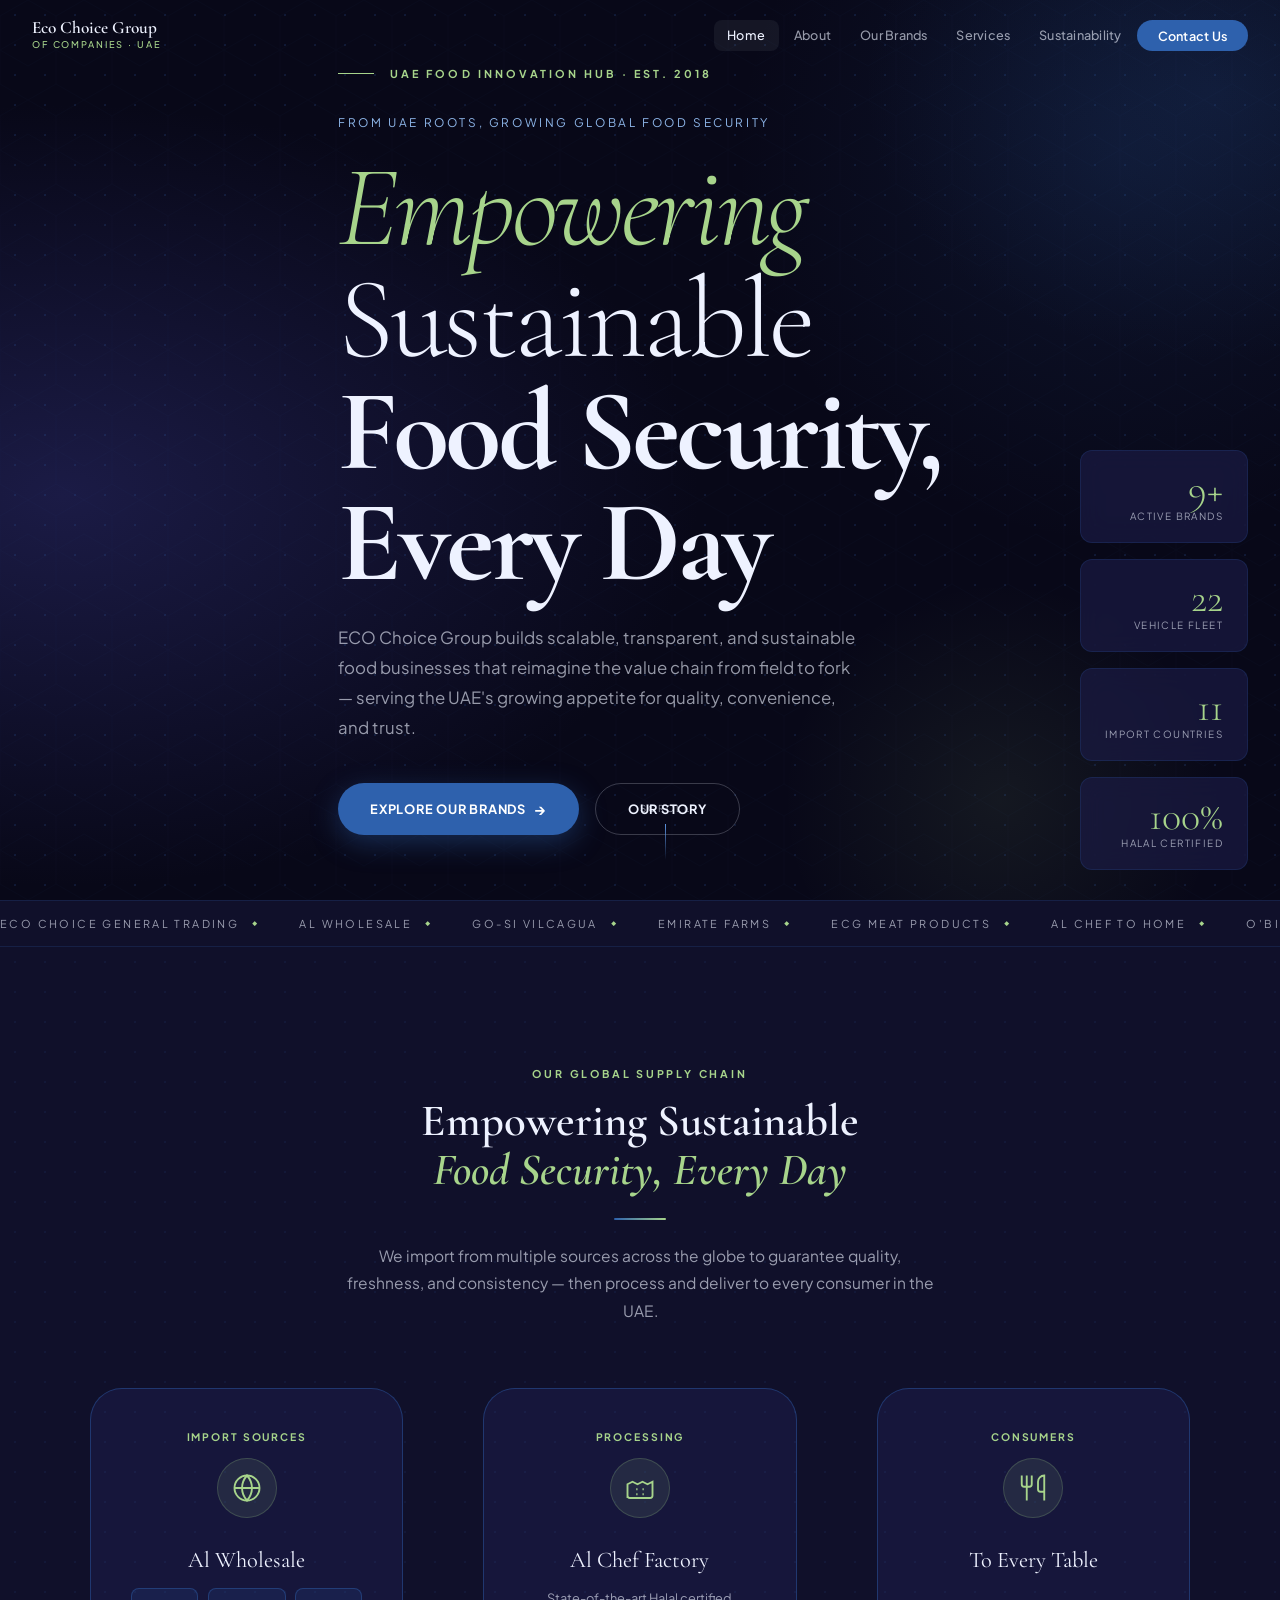
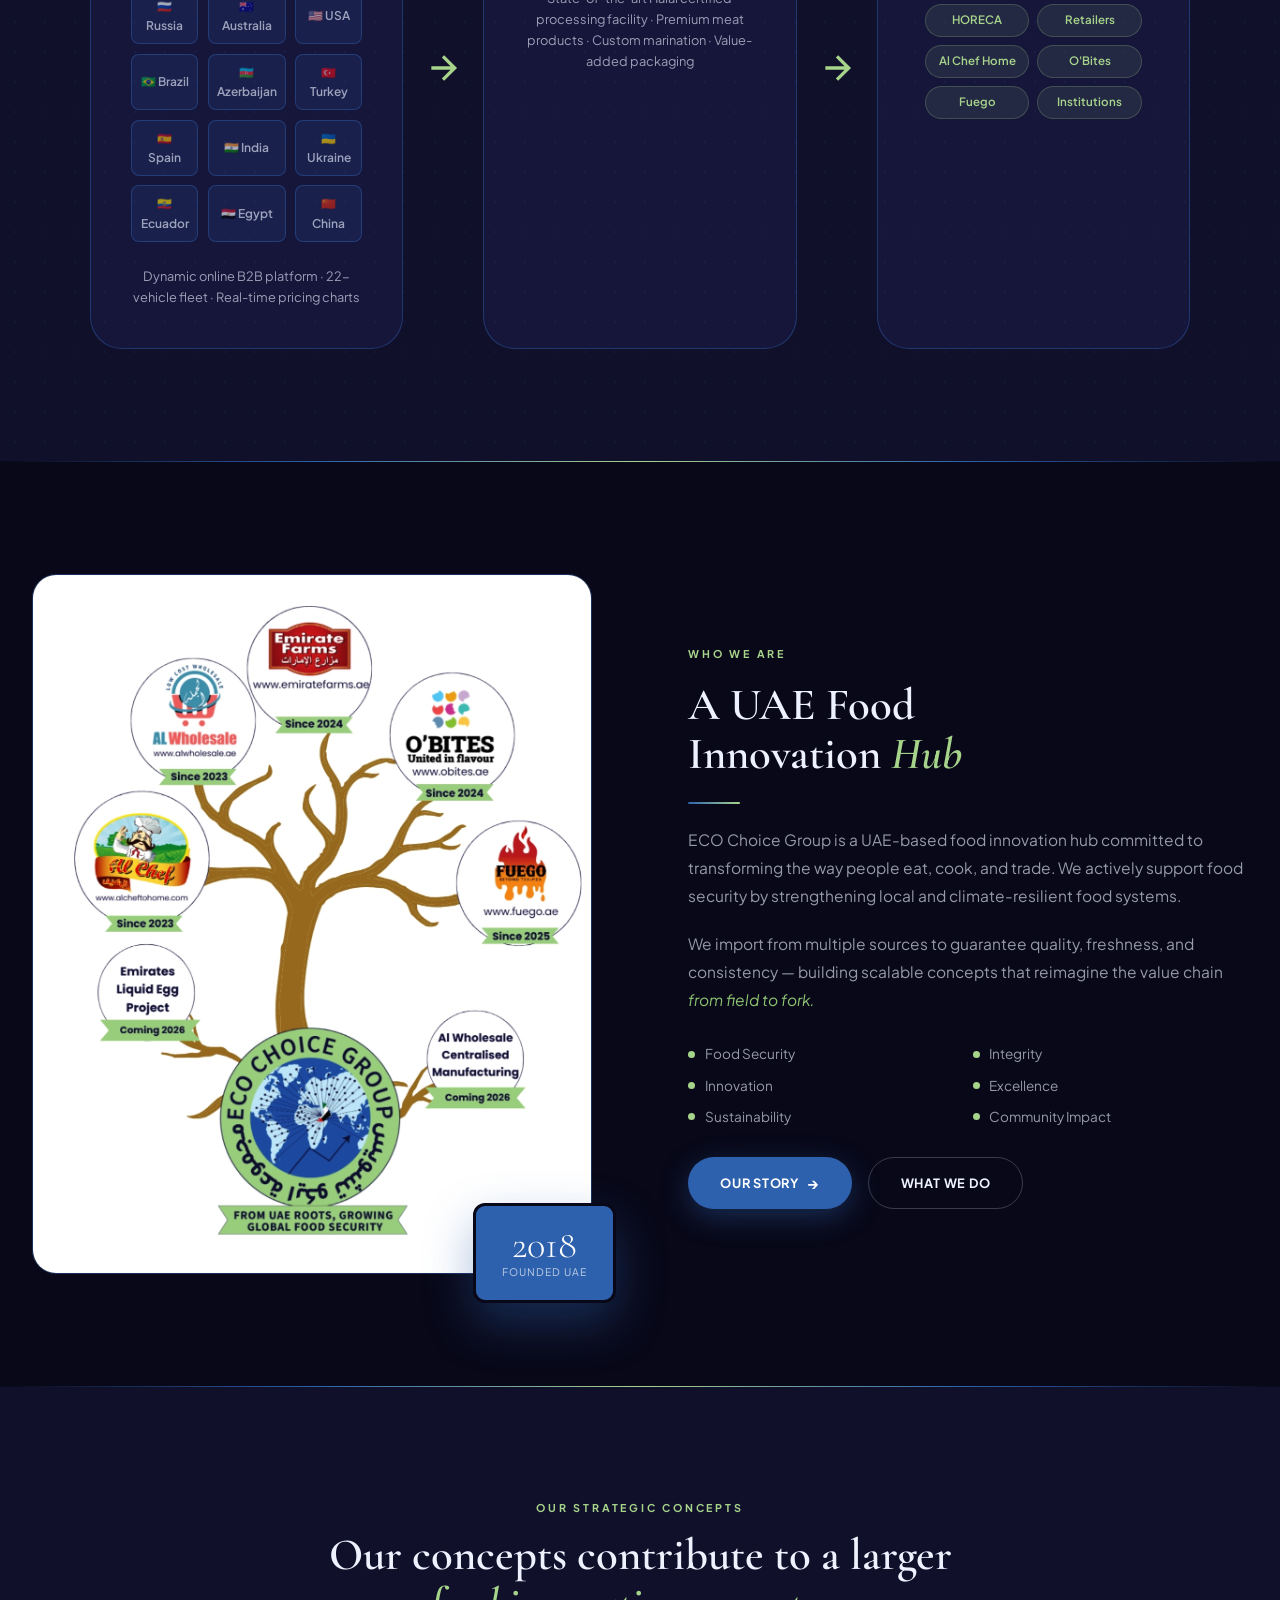
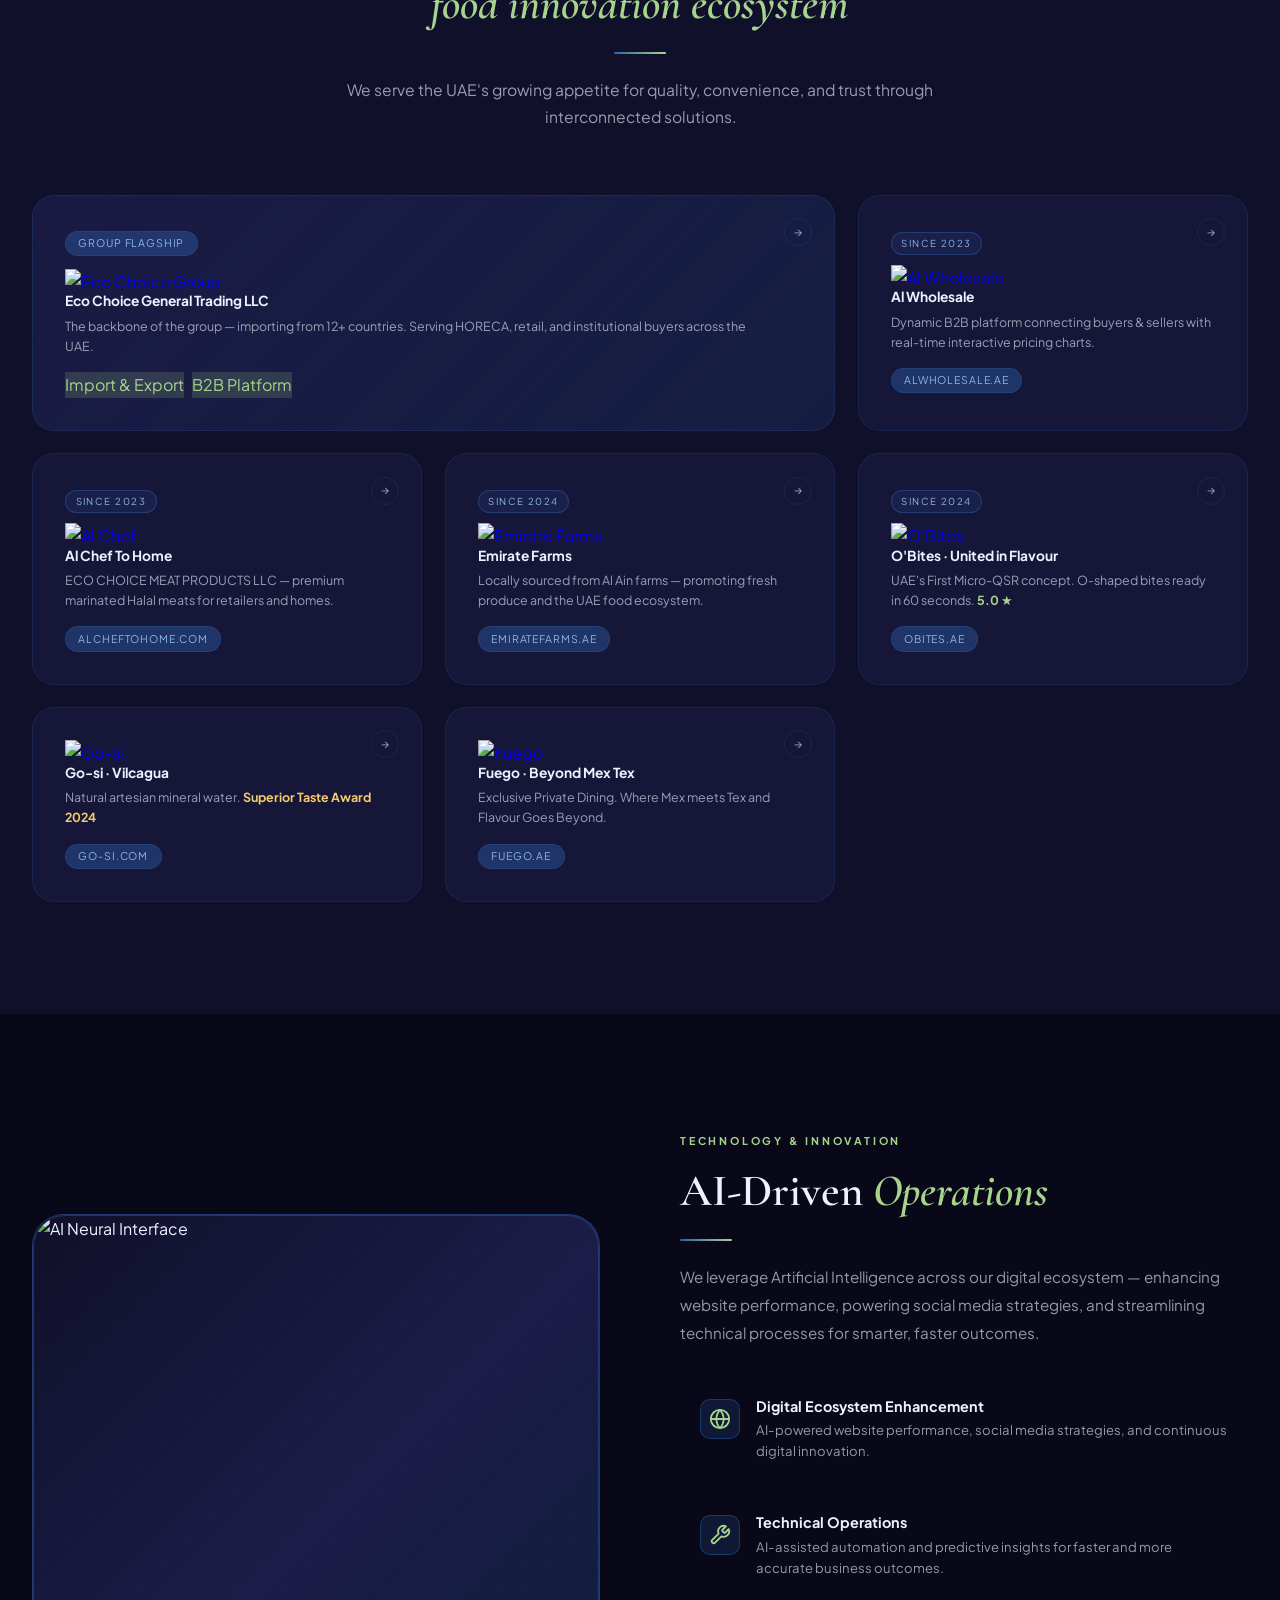
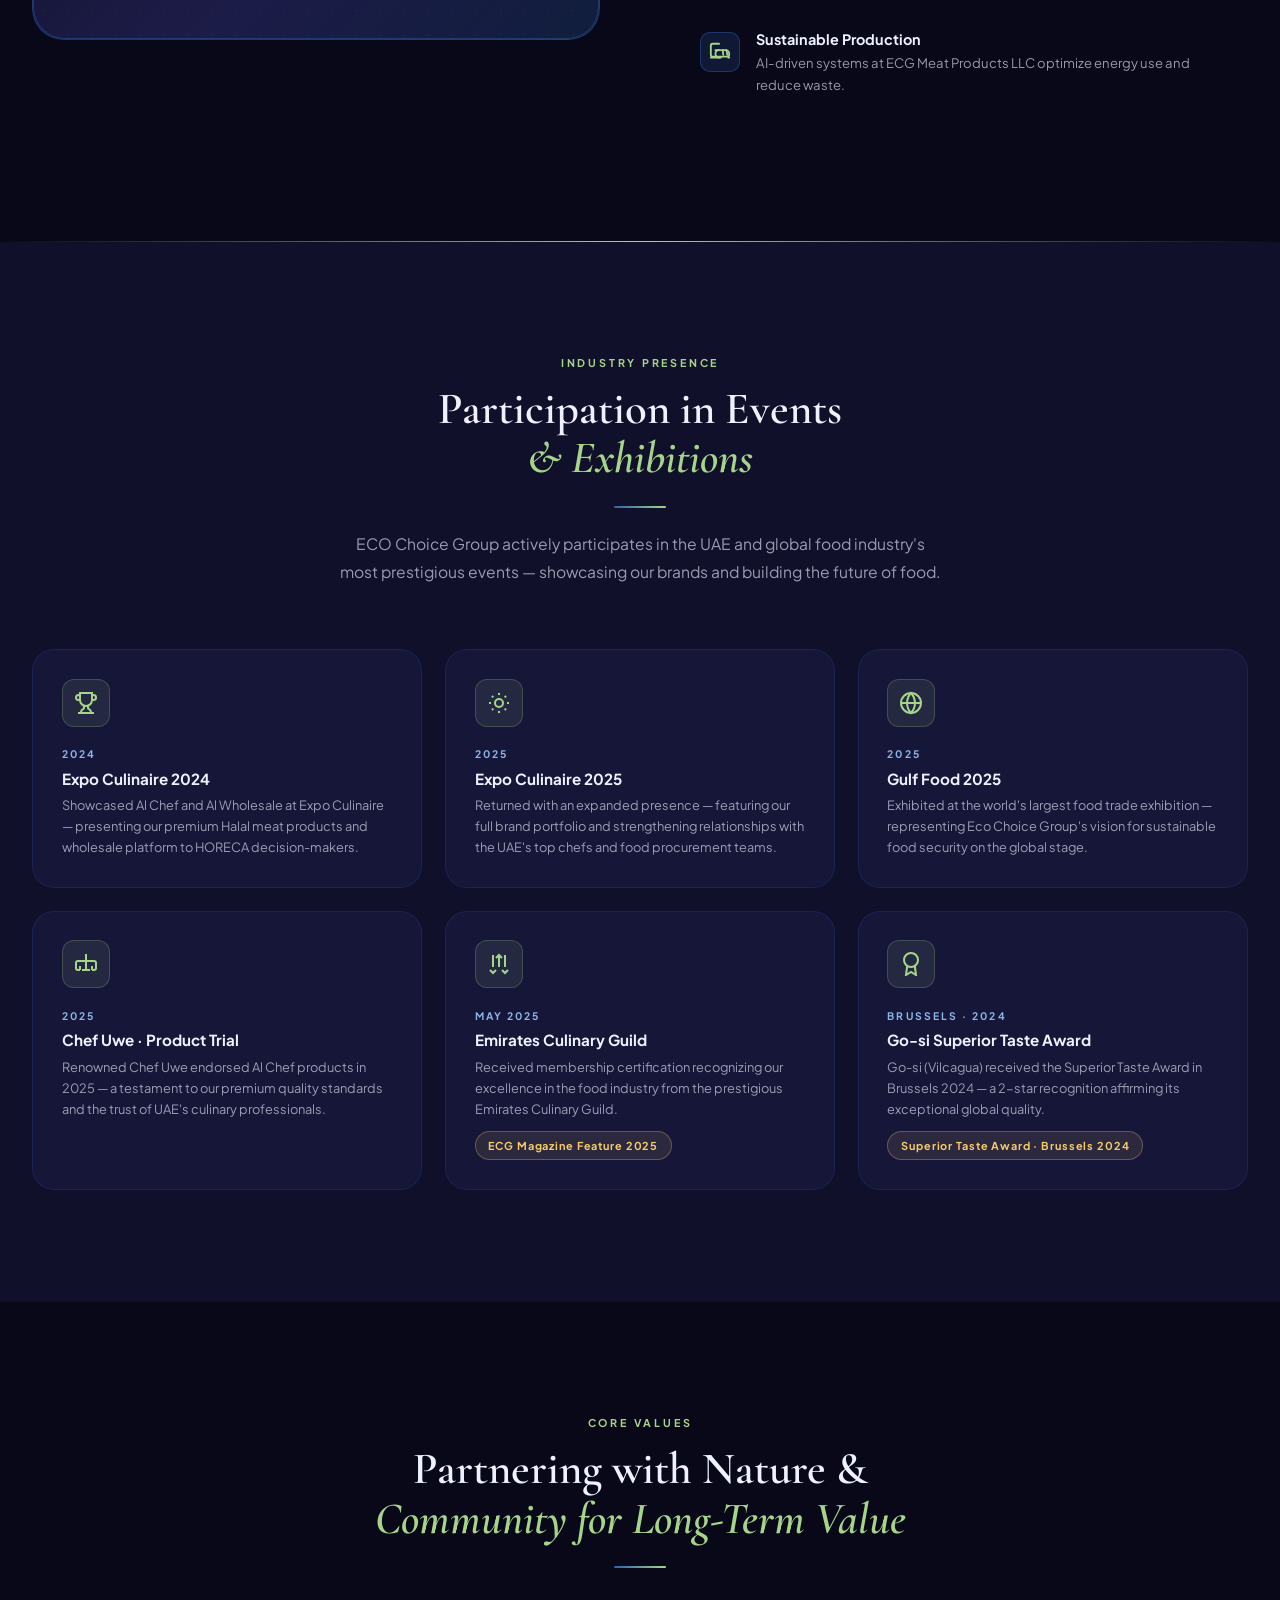
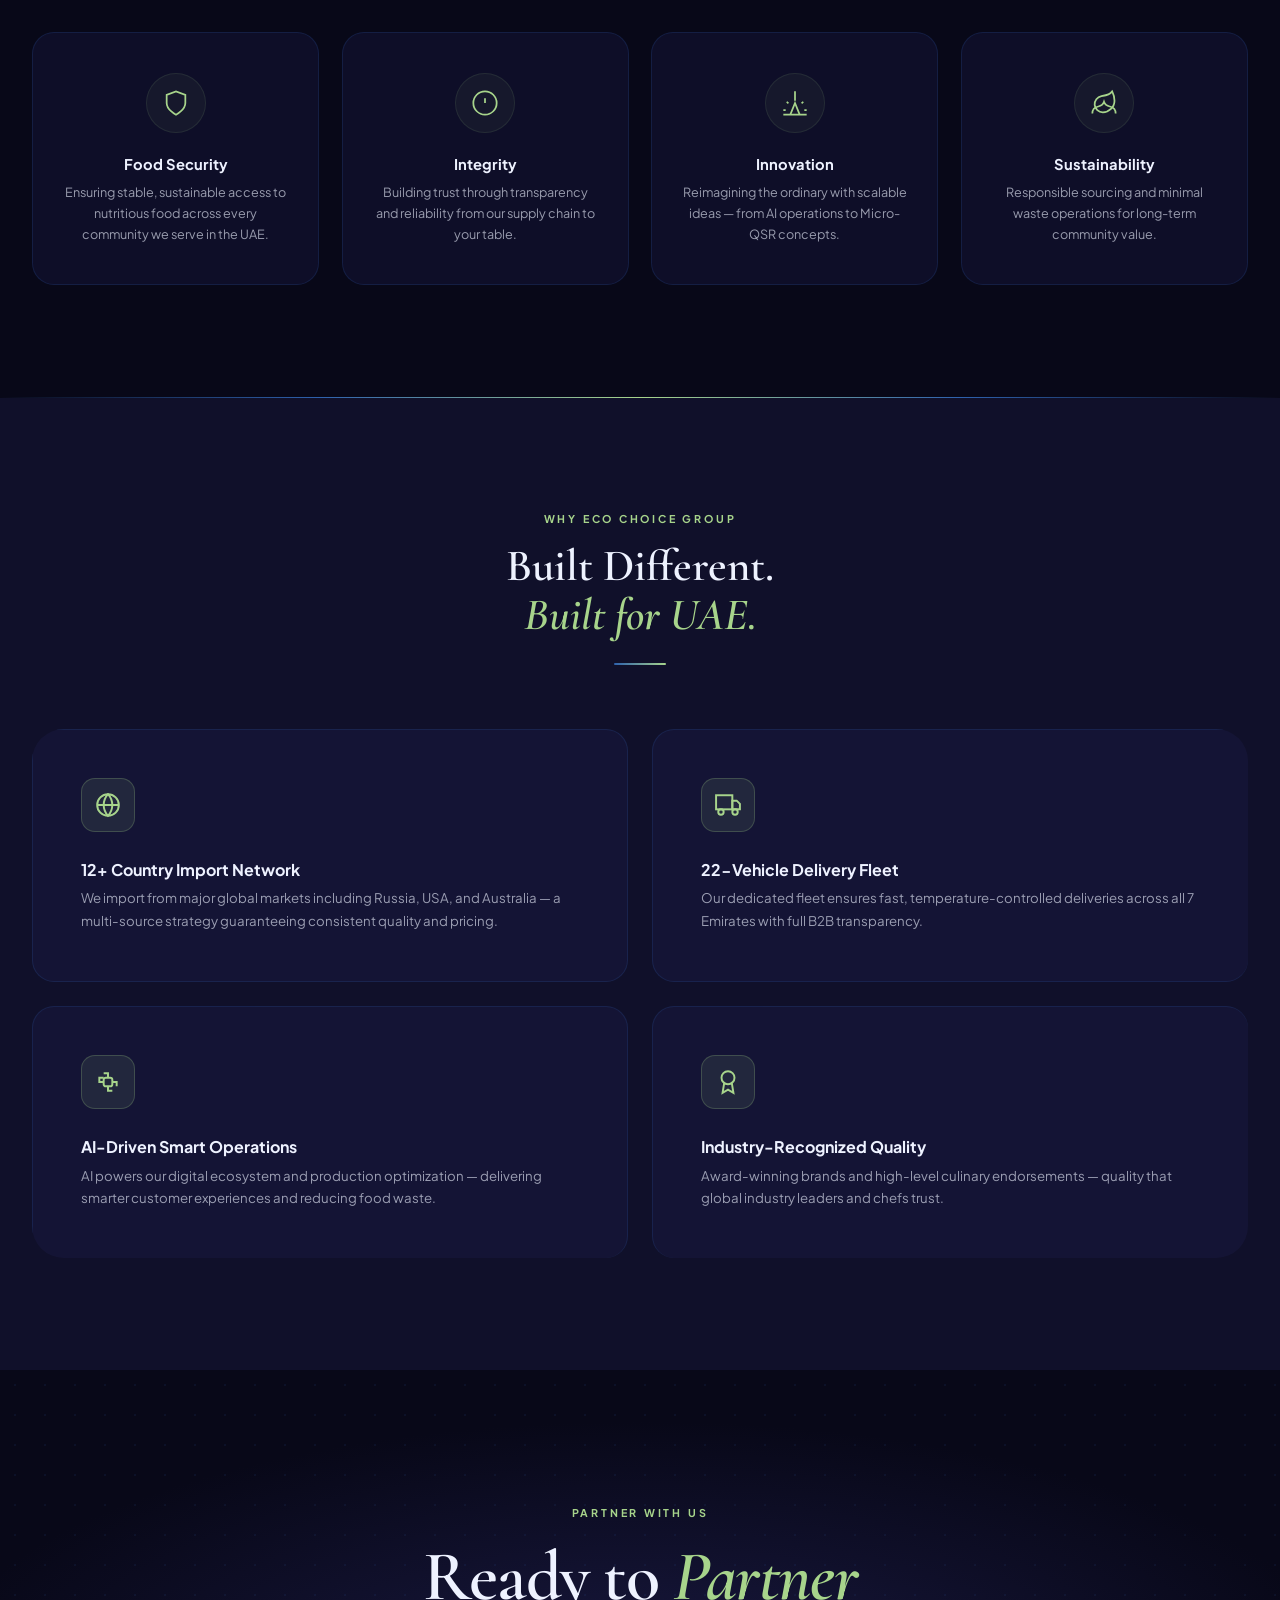
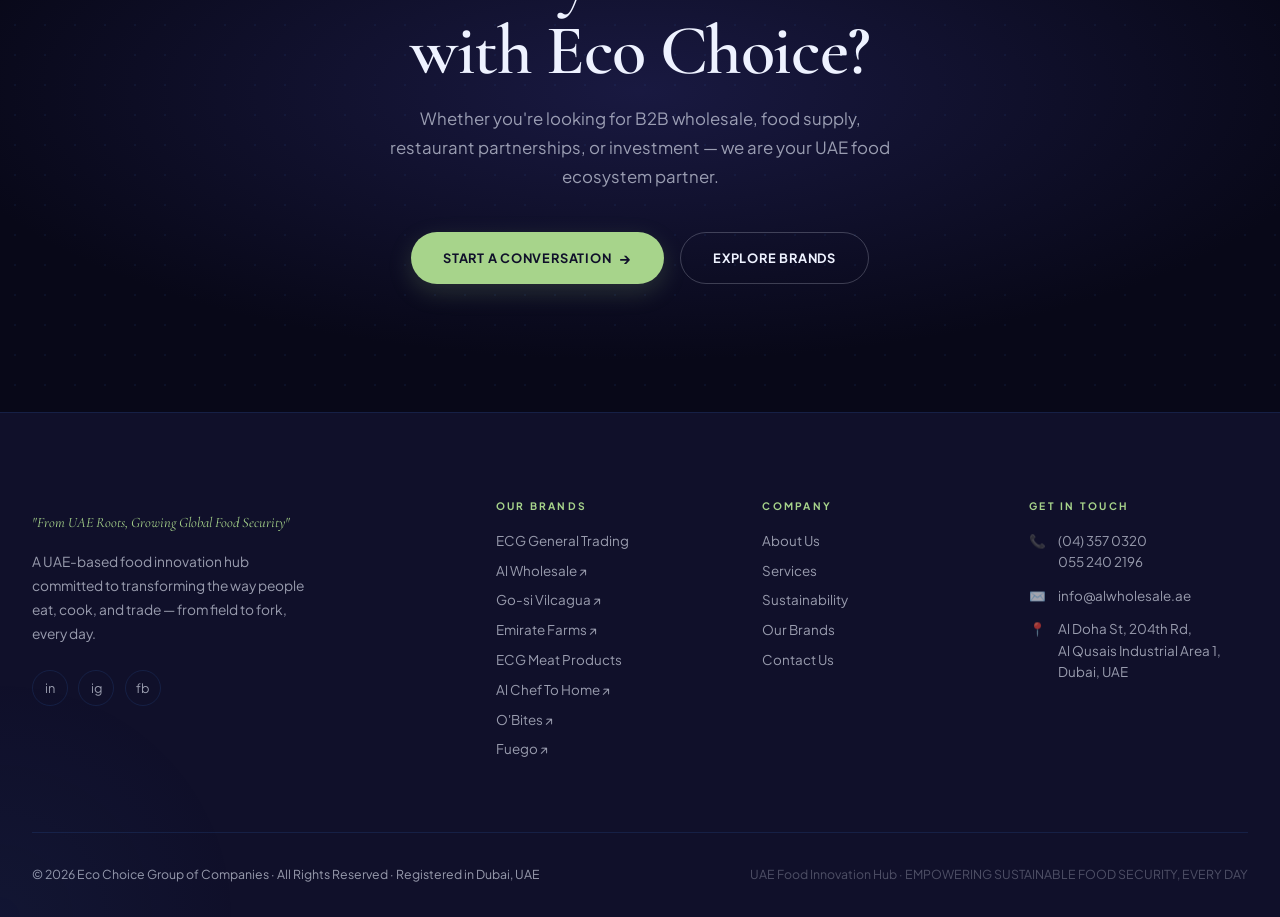
==== commit 37006c30: "website development" ====
--- a/index.html
+++ b/index.html
@@ -1,451 +1,429 @@
 <!DOCTYPE html>
 <html lang="en">
 <head>
-  <meta charset="UTF-8" />
-  <meta name="viewport" content="width=device-width, initial-scale=1.0" />
-  <title>Eco Choice Group of Companies — UAE Food Innovation Hub</title>
-  <meta name="description" content="Eco Choice Group is a UAE-based food innovation hub transforming how people eat, cook and trade. From farm to consumer, we build scalable, sustainable food businesses." />
-  <link rel="icon" href="https://ecochoicegroup.com/wp-content/uploads/2025/12/ecg-logo.png" type="image/png" />
-  <link rel="stylesheet" href="style.css" />
-  <style>
-    /* ===== HERO ===== */
-    .hero {
-      min-height: 100vh;
-      position: relative;
-      display: flex;
-      align-items: center;
-      overflow: hidden;
-      background: var(--black);
+<meta charset="UTF-8"/><meta name="viewport" content="width=device-width,initial-scale=1.0"/>
+<title>Eco Choice Group — Empowering Sustainable Food Security, Every Day</title>
+<meta name="description" content="From UAE Roots, Growing Global Food Security. ECO Choice Group is a UAE-based food innovation hub transforming the way people eat, cook, and trade."/>
+<link rel="icon" href="https://ecochoicegroup.com/wp-content/uploads/2025/12/ecg-logo.png"/>
+<link rel="stylesheet" href="style.css"/>
+<style>
+/* ═══ HERO ═══ */
+.hero{min-height:100vh;position:relative;display:flex;align-items:center;overflow:hidden;background:var(--black);}
+.hero::before{content:'';position:absolute;inset:0;background:radial-gradient(ellipse 80% 70% at 5% 55%,rgba(28,28,72,.95) 0%,transparent 62%),radial-gradient(ellipse 50% 55% at 95% 10%,rgba(46,97,173,.16) 0%,transparent 55%);}
+.hero-orb-1{position:absolute;width:800px;height:800px;border-radius:50%;right:-240px;top:-240px;background:radial-gradient(circle,rgba(46,97,173,.13) 0%,transparent 68%);animation:orbFloat 9s ease-in-out infinite;}
+.hero-orb-2{position:absolute;width:440px;height:440px;border-radius:50%;right:60px;bottom:-120px;background:radial-gradient(circle,rgba(167,212,139,.08) 0%,transparent 70%);animation:orbFloat 13s ease-in-out infinite reverse;}
+@keyframes orbFloat{0%,100%{transform:translateY(0);}50%{transform:translateY(-30px);}}
+.hero-hex{position:absolute;inset:0;opacity:.032;background-image:url("data:image/svg+xml,%3Csvg xmlns='http://www.w3.org/2000/svg' width='56' height='100'%3E%3Cpath d='M28 66L0 50V16L28 0l28 16v34z' fill='none' stroke='%232e61ad' stroke-width='1'/%3E%3Cpath d='M28 100L0 84V50l28-16 28 16v34z' fill='none' stroke='%232e61ad' stroke-width='1'/%3E%3C/svg%3E");}
+.hero-content{position:relative;z-index:2;max-width:820px;}
+.hero-ey{display:flex;align-items:center;gap:1rem;margin-bottom:2rem;opacity:0;animation:su .8s .3s forwards;}
+.hero-line{width:36px;height:1.5px;background:var(--green);}
+.hero-ey span{font-size:.68rem;letter-spacing:.28em;text-transform:uppercase;color:var(--green);font-weight:700;}
+.hero-tagline-top{font-family:var(--font-body);font-size:.74rem;letter-spacing:.22em;text-transform:uppercase;color:var(--blue-pale);margin-bottom:1.2rem;opacity:0;animation:su .8s .65s forwards;}
+.hero h1{font-family:var(--font-display);font-weight:300;line-height:.97;font-size:clamp(3.5rem,9vw,8.5rem);letter-spacing:-.03em;margin-bottom:1.5rem;opacity:0;animation:su .9s .5s forwards;}
+.hero h1 strong{font-weight:700;display:block;}
+.hero h1 em{font-style:italic;color:var(--green);}
+.hero-desc{font-size:1.05rem;color:var(--white-dim);max-width:520px;line-height:1.78;margin-bottom:2.5rem;opacity:0;animation:su .9s .85s forwards;}
+.hero-actions{display:flex;gap:1rem;flex-wrap:wrap;opacity:0;animation:su .8s 1.05s forwards;}
+@keyframes su{from{opacity:0;transform:translateY(28px);}to{opacity:1;transform:translateY(0);}}
+/* right stats */
+.hero-stats{position:absolute;right:2rem;top:50%;transform:translateY(-50%);display:flex;flex-direction:column;gap:1rem;z-index:2;opacity:0;animation:su .9s 1.3s forwards;}
+.hs{padding:1.1rem 1.5rem;background:rgba(28,28,72,.65);border:1px solid var(--border);border-radius:var(--radius);backdrop-filter:blur(12px);text-align:right;transition:var(--t);}
+.hs:hover{border-color:var(--border-green);}
+.hs .n{font-family:var(--font-display);font-size:2.5rem;font-weight:300;color:var(--green);line-height:1;}
+.hs .l{font-size:.62rem;letter-spacing:.14em;text-transform:uppercase;color:var(--white-dim);}
+/* scroll */
+.hero-scroll{position:absolute;bottom:2.5rem;left:50%;transform:translateX(-50%);display:flex;flex-direction:column;align-items:center;gap:.5rem;z-index:2;opacity:0;animation:su 1s 1.7s forwards;}
+.hero-scroll span{font-size:.6rem;letter-spacing:.22em;text-transform:uppercase;color:var(--white-dim);}
+.scroll-bar{width:1px;height:36px;background:linear-gradient(to bottom,var(--blue-light),transparent);animation:scrollA 1.8s ease infinite;}
+@keyframes scrollA{0%{transform:scaleY(1);opacity:1;}100%{transform:scaleY(0);opacity:0;transform-origin:top;}}
+
+/* ═══ IMPORT FLOW SECTION ═══ */
+.import-sect{padding:7rem 0;background:var(--navy-deep);position:relative;overflow:hidden;}
+.import-title{text-align:center;margin-bottom:4rem;}
+.import-flow{display:grid;grid-template-columns:1fr 80px 1fr 80px 1fr;gap:0;align-items:center;max-width:1100px;margin:0 auto;}
+.if-box{background:rgba(28,28,72,.6);border:1px solid var(--border-blue);border-radius:var(--radius-xl);padding:2.5rem;text-align:center;}
+.if-arrow{display:flex;align-items:center;justify-content:center;color:var(--green);font-size:1.8rem;}
+/* countries grid */
+.countries-wrap{display:grid;grid-template-columns:repeat(4,1fr);gap:.55rem;margin-bottom:1.5rem;}
+.ctry{background:rgba(46,97,173,.15);border:1px solid var(--border-blue);border-radius:8px;padding:.45rem .6rem;font-size:.72rem;color:var(--white-dim);text-align:center;transition:var(--t);font-weight:600;}
+.ctry:hover{background:rgba(46,97,173,.35);color:var(--white);border-color:var(--blue-light);}
+.if-label{font-size:.65rem;letter-spacing:.18em;text-transform:uppercase;color:var(--green);margin-bottom:.8rem;font-weight:700;}
+.if-icon{font-size:2.8rem;display:block;margin-bottom:1rem;}
+.if-title{font-family:var(--font-display);font-size:1.4rem;color:var(--white);margin-bottom:.6rem;}
+.if-desc{font-size:.8rem;color:var(--white-dim);line-height:1.65;}
+/* consumer bubbles */
+.consumer-bubbles{display:grid;grid-template-columns:1fr 1fr;gap:.5rem;margin-top:1rem;}
+.cb{background:rgba(167,212,139,.1);border:1px solid var(--border-green);border-radius:50px;padding:.4rem .8rem;font-size:.72rem;color:var(--green);text-align:center;font-weight:600;}
+/* ═══ IMPORT FLOW SECTION ENHANCEMENTS ═══ */
+  .if-box {
+    background: rgba(28, 28, 72, 0.6);
+    border: 1px solid var(--border-blue);
+    border-radius: var(--radius-xl);
+    padding: 2.5rem;
+    text-align: center;
+    transition: var(--t);
+    height: 100%;
+    display: flex;
+    flex-direction: column;
+    align-items: center;
+  }
+
+  .if-box:hover {
+    border-color: var(--green);
+    background: rgba(46, 97, 173, 0.1);
+  }
+
+  /* Professional SVG Icon Container */
+  .if-icon-wrapper {
+    width: 60px;
+    height: 60px;
+    background: rgba(167, 212, 139, 0.1);
+    border-radius: 50%;
+    display: flex;
+    align-items: center;
+    justify-content: center;
+    margin-bottom: 1.5rem;
+    border: 1px solid rgba(167, 212, 139, 0.2);
+  }
+
+  .if-svg {
+    width: 30px;
+    height: 30px;
+    stroke: var(--green);
+    stroke-width: 1.5;
+    fill: none;
+  }
+
+  /* Responsive Flags Grid */
+  .countries-wrap {
+    display: grid;
+    grid-template-columns: repeat(3, 1fr);
+    gap: 0.6rem;
+    margin-bottom: 1.5rem;
+    width: 100%;
+  }
+
+  .ctry {
+    background: rgba(46, 97, 173, 0.15);
+    border: 1px solid var(--border-blue);
+    border-radius: 8px;
+    padding: 0.5rem;
+    font-size: 0.75rem;
+    color: var(--white-dim);
+    display: flex;
+    align-items: center;
+    justify-content: center;
+    gap: 0.4rem;
+    transition: var(--t);
+  }
+
+  .ctry:hover {
+    background: var(--green);
+    color: var(--navy-deep);
+    border-color: var(--green);
+  }
+
+  .if-arrow-svg {
+    width: 40px;
+    height: 40px;
+    stroke: var(--green);
+    stroke-width: 2;
+    fill: none;
+  }
+
+  /* Mobile Responsiveness */
+  @media(max-width: 1100px) {
+    .import-flow {
+      grid-template-columns: 1fr;
+      gap: 2rem;
     }
-    .hero::before {
-      content: '';
-      position: absolute;
-      inset: 0;
-      background:
-        radial-gradient(ellipse 80% 60% at 10% 50%, rgba(14,51,32,0.7) 0%, transparent 60%),
-        radial-gradient(ellipse 60% 80% at 90% 20%, rgba(26,92,56,0.2) 0%, transparent 50%);
+    .if-arrow {
+      transform: rotate(90deg);
+      margin: 1rem 0;
     }
-    .hero-orb {
-      position: absolute;
-      width: 700px; height: 700px;
-      border-radius: 50%;
-      background: radial-gradient(circle, rgba(26,92,56,0.15) 0%, transparent 70%);
-      right: -200px; top: -200px;
-      animation: orb-float 8s ease-in-out infinite;
-    }
-    .hero-orb2 {
-      position: absolute;
-      width: 400px; height: 400px;
-      border-radius: 50%;
-      background: radial-gradient(circle, rgba(200,164,90,0.08) 0%, transparent 70%);
-      right: 100px; bottom: 0;
-      animation: orb-float 10s ease-in-out infinite reverse;
-    }
-    @keyframes orb-float { 0%,100%{transform:translateY(0);} 50%{transform:translateY(-30px);} }
-
-    .hero-content {
-      position: relative;
-      z-index: 2;
-      max-width: 800px;
-    }
-    .hero-eyebrow {
-      display: flex;
-      align-items: center;
-      gap: 1rem;
-      margin-bottom: 2rem;
-      opacity: 0;
-      animation: fadeUp 0.8s 0.3s forwards;
-    }
-    .hero-line { width: 40px; height: 1px; background: var(--gold); }
-    .hero-eyebrow span { font-size: 0.72rem; letter-spacing: 0.25em; text-transform: uppercase; color: var(--gold); font-weight: 600; }
-
-    .hero h1 {
-      font-family: var(--font-display);
-      font-size: clamp(3.5rem, 8vw, 8rem);
-      font-weight: 300;
-      line-height: 1.0;
-      letter-spacing: -0.03em;
-      margin-bottom: 2rem;
-      opacity: 0;
-      animation: fadeUp 0.9s 0.5s forwards;
-    }
-    .hero h1 em { font-style: italic; color: var(--gold); }
-    .hero h1 strong { font-weight: 700; display: block; }
-
-    .hero-desc {
-      font-size: 1.1rem;
-      color: var(--white-dim);
-      max-width: 500px;
-      line-height: 1.7;
-      margin-bottom: 2.5rem;
-      opacity: 0;
-      animation: fadeUp 0.9s 0.7s forwards;
-    }
-    .hero-actions {
-      display: flex;
-      gap: 1rem;
-      flex-wrap: wrap;
-      opacity: 0;
-      animation: fadeUp 0.9s 0.9s forwards;
-    }
-    .hero-scroll {
-      position: absolute;
-      bottom: 2.5rem;
-      left: 50%;
-      transform: translateX(-50%);
-      display: flex;
-      flex-direction: column;
-      align-items: center;
-      gap: 0.5rem;
-      z-index: 2;
-      opacity: 0;
-      animation: fadeUp 1s 1.5s forwards;
-    }
-    .hero-scroll span { font-size: 0.68rem; letter-spacing: 0.2em; text-transform: uppercase; color: var(--white-dim); }
-    .scroll-bar {
-      width: 1px; height: 40px;
-      background: linear-gradient(to bottom, var(--gold), transparent);
-      animation: scroll-anim 2s ease infinite;
-    }
-    @keyframes scroll-anim { 0%{transform:scaleY(1);opacity:1;} 100%{transform:scaleY(0);opacity:0;transform-origin:top;} }
-
-    .hero-numbers {
-      position: absolute;
-      right: 2rem;
-      top: 50%;
-      transform: translateY(-50%);
-      display: flex;
-      flex-direction: column;
-      gap: 2.5rem;
-      z-index: 2;
-      opacity: 0;
-      animation: fadeUp 1s 1.2s forwards;
-    }
-    .hero-stat { text-align: right; }
-    .hero-stat .num { font-family: var(--font-display); font-size: 2.8rem; font-weight: 300; color: var(--white); line-height: 1; }
-    .hero-stat .lbl { font-size: 0.68rem; letter-spacing: 0.15em; text-transform: uppercase; color: var(--white-dim); margin-top: 0.2rem; }
-
-    @keyframes fadeUp { from{opacity:0;transform:translateY(30px);} to{opacity:1;transform:translateY(0);} }
-
-    /* ===== MARQUEE STRIP ===== */
-    .marquee-strip {
-      background: var(--green-deep);
-      border-top: 1px solid var(--border-green);
-      border-bottom: 1px solid var(--border-green);
-      padding: 0.9rem 0;
-      overflow: hidden;
-    }
-    .marquee-track {
-      display: flex;
-      gap: 3rem;
-      animation: marquee 30s linear infinite;
-      white-space: nowrap;
-    }
-    .marquee-track span {
-      font-size: 0.72rem;
-      letter-spacing: 0.2em;
-      text-transform: uppercase;
-      color: var(--white-dim);
-      display: flex;
-      align-items: center;
-      gap: 1rem;
-      flex-shrink: 0;
-    }
-    .marquee-track span::after { content: '◆'; color: var(--gold); font-size: 0.5rem; }
-    @keyframes marquee { from{transform:translateX(0);} to{transform:translateX(-50%);} }
-
-    /* ===== ABOUT OVERVIEW ===== */
-    .about-overview { padding: 7rem 0; }
-    .about-grid {
-      display: grid;
-      grid-template-columns: 1fr 1fr;
-      gap: 6rem;
-      align-items: center;
-    }
-    .about-visual {
-      position: relative;
-    }
-    .about-main-img {
-      width: 100%;
-      aspect-ratio: 4/5;
-      border-radius: var(--radius-lg);
-      object-fit: cover;
-      position: relative;
-      z-index: 1;
-    }
-    .about-img-placeholder {
-      width: 100%;
-      aspect-ratio: 4/5;
-      border-radius: var(--radius-lg);
-      background: linear-gradient(135deg, var(--green-deep) 0%, var(--dark-card) 50%, var(--green-deep) 100%);
-      display: flex;
-      align-items: center;
-      justify-content: center;
-      position: relative;
-      overflow: hidden;
-      border: 1px solid var(--border-green);
-    }
-    .about-img-placeholder::before {
-      content: '';
-      position: absolute;
-      inset: 0;
-      background: url("data:image/svg+xml,%3Csvg width='60' height='60' viewBox='0 0 60 60' xmlns='http://www.w3.org/2000/svg'%3E%3Cg fill='none' fill-rule='evenodd'%3E%3Cg fill='%231a5c38' fill-opacity='0.08'%3E%3Cpath d='M36 34v-4h-2v4h-4v2h4v4h2v-4h4v-2h-4zm0-30V0h-2v4h-4v2h4v4h2V6h4V4h-4zM6 34v-4H4v4H0v2h4v4h2v-4h4v-2H6zM6 4V0H4v4H0v2h4v4h2V6h4V4H6z'/%3E%3C/g%3E%3C/g%3E%3C/svg%3E");
-    }
-    .about-leaf-icon {
-      font-size: 8rem;
-      opacity: 0.3;
-      position: relative;
-      z-index: 1;
-    }
-    .about-floating-badge {
-      position: absolute;
-      bottom: -1.5rem;
-      right: -1.5rem;
-      background: var(--green);
-      border-radius: var(--radius);
-      padding: 1.5rem;
-      z-index: 2;
-      border: 3px solid var(--black);
-    }
-    .about-floating-badge .num { font-family: var(--font-display); font-size: 2.5rem; font-weight: 300; color: var(--white); line-height: 1; }
-    .about-floating-badge .lbl { font-size: 0.7rem; color: rgba(245,245,240,0.7); text-transform: uppercase; letter-spacing: 0.1em; }
-
-    .about-text .label-tag { margin-bottom: 1rem; display: block; }
-    .about-text h2 { color: var(--white); margin-bottom: 1.5rem; }
-    .about-text p { color: var(--white-dim); line-height: 1.8; margin-bottom: 1.5rem; font-size: 1rem; }
-    .about-values {
-      display: grid;
-      grid-template-columns: 1fr 1fr;
-      gap: 1rem;
-      margin: 2rem 0;
-    }
-    .value-item {
-      display: flex;
-      align-items: center;
-      gap: 0.6rem;
-      font-size: 0.88rem;
-      color: var(--white-dim);
-    }
-    .value-dot { width: 8px; height: 8px; border-radius: 50%; background: var(--green-light); flex-shrink: 0; }
-
-    /* ===== BRANDS SHOWCASE ===== */
-    .brands-section { padding: 7rem 0; background: var(--dark); }
-    .brands-grid {
-      display: grid;
-      grid-template-columns: repeat(3, 1fr);
-      gap: 1.5rem;
-      margin-top: 3rem;
-    }
-    .brand-card {
-      background: rgba(17,26,20,0.5);
-      border: 1px solid var(--border);
-      border-radius: var(--radius-lg);
-      padding: 2rem;
-      transition: var(--transition);
-      cursor: pointer;
-      text-decoration: none;
-      display: block;
-      position: relative;
-      overflow: hidden;
-    }
-    .brand-card::before {
-      content: '';
-      position: absolute;
-      bottom: 0; left: 0; right: 0;
-      height: 3px;
-      background: linear-gradient(90deg, var(--green), var(--gold));
-      transform: scaleX(0);
-      transition: transform 0.4s ease;
-    }
-    .brand-card:hover::before { transform: scaleX(1); }
-    .brand-card:hover {
-      border-color: rgba(200,164,90,0.3);
-      transform: translateY(-8px);
-      box-shadow: 0 30px 60px rgba(0,0,0,0.4);
-      background: rgba(17,26,20,0.8);
-    }
-    .brand-logo-wrap {
-      height: 64px;
-      display: flex;
-      align-items: center;
-      margin-bottom: 1.5rem;
-    }
-    .brand-logo-wrap img {
-      max-height: 56px;
-      max-width: 160px;
-      width: auto;
-      object-fit: contain;
-      filter: brightness(1.1) contrast(1.05);
-    }
-    .brand-logo-text {
-      font-family: var(--font-display);
-      font-size: 1.4rem;
-      font-weight: 600;
-      color: var(--white);
-    }
-    .brand-card h3 {
-      font-family: var(--font-body);
-      font-size: 0.92rem;
-      font-weight: 600;
-      color: var(--white);
-      margin-bottom: 0.5rem;
-      letter-spacing: 0.02em;
-    }
-    .brand-card p {
-      font-size: 0.83rem;
-      color: var(--white-dim);
-      line-height: 1.6;
-      margin-bottom: 1.2rem;
-    }
-    .brand-card-tag { display: flex; gap: 0.4rem; flex-wrap: wrap; }
-    .brand-arrow {
-      position: absolute;
-      top: 1.5rem; right: 1.5rem;
-      width: 32px; height: 32px;
-      border-radius: 50%;
-      border: 1px solid var(--border);
-      display: flex; align-items: center; justify-content: center;
-      color: var(--white-dim);
-      font-size: 0.8rem;
-      transition: var(--transition);
-    }
-    .brand-card:hover .brand-arrow { background: var(--gold); border-color: var(--gold); color: var(--dark); }
-
-    /* FEATURED brand card */
-    .brand-card.featured {
-      grid-column: span 2;
-      background: linear-gradient(135deg, rgba(14,51,32,0.8) 0%, rgba(17,26,20,0.6) 100%);
-      display: grid;
-      grid-template-columns: 1fr auto;
-      gap: 2rem;
-      align-items: center;
-    }
-    .brand-card.featured:hover { transform: translateY(-8px); }
-
-    /* ===== WHY CHOOSE US ===== */
-    .why-us { padding: 7rem 0; }
-    .why-grid {
-      display: grid;
-      grid-template-columns: repeat(2, 1fr);
-      gap: 1px;
-      border: 1px solid var(--border);
-      border-radius: var(--radius-lg);
-      overflow: hidden;
-      margin-top: 4rem;
-    }
-    .why-item {
-      padding: 3rem;
-      border-right: 1px solid var(--border);
-      border-bottom: 1px solid var(--border);
-      transition: var(--transition);
-      position: relative;
-    }
-    .why-item:hover { background: rgba(26,92,56,0.1); }
-    .why-item:nth-child(2n) { border-right: none; }
-    .why-item:nth-last-child(-n+2) { border-bottom: none; }
-    .why-icon {
-      width: 52px; height: 52px;
-      border-radius: 12px;
-      background: rgba(26,92,56,0.2);
-      border: 1px solid var(--border-green);
-      display: flex; align-items: center; justify-content: center;
-      font-size: 1.4rem;
-      margin-bottom: 1.5rem;
-    }
-    .why-item h3 { font-family: var(--font-body); font-size: 1.05rem; font-weight: 600; color: var(--white); margin-bottom: 0.7rem; }
-    .why-item p { font-size: 0.88rem; color: var(--white-dim); line-height: 1.7; }
-
-    /* ===== SUSTAINABILITY ===== */
-    .sustainability-section {
-      padding: 7rem 0;
-      background: var(--dark);
-      position: relative;
-      overflow: hidden;
-    }
-    .sustainability-section::before {
-      content: '';
-      position: absolute;
-      top: -200px; left: -200px;
-      width: 600px; height: 600px;
-      border-radius: 50%;
-      background: radial-gradient(circle, rgba(26,92,56,0.12) 0%, transparent 70%);
-    }
-    .sustain-grid {
-      display: grid;
-      grid-template-columns: 1fr 1fr;
-      gap: 5rem;
-      align-items: center;
-    }
-    .sustain-pills { display: flex; flex-wrap: wrap; gap: 0.6rem; margin: 2rem 0; }
-    .sustain-pill {
-      background: rgba(26,92,56,0.2);
-      border: 1px solid rgba(26,92,56,0.4);
-      color: #5dbe8a;
-      padding: 0.4rem 1rem;
-      border-radius: 50px;
-      font-size: 0.8rem;
-      letter-spacing: 0.05em;
-    }
-    .sustain-stat-grid {
-      display: grid;
-      grid-template-columns: 1fr 1fr;
-      gap: 1.5rem;
-    }
-    .sustain-stat-card {
-      background: rgba(17,26,20,0.6);
-      border: 1px solid var(--border-green);
-      border-radius: var(--radius);
-      padding: 2rem;
-      text-align: center;
-      transition: var(--transition);
-    }
-    .sustain-stat-card:hover { border-color: var(--green-light); transform: translateY(-4px); }
-    .sustain-stat-card .num { font-family: var(--font-display); font-size: 3rem; font-weight: 300; color: var(--green-light); line-height: 1; }
-    .sustain-stat-card .lbl { font-size: 0.8rem; color: var(--white-dim); text-transform: uppercase; letter-spacing: 0.1em; margin-top: 0.5rem; }
-
-    /* ===== CTA SECTION ===== */
-    .cta-section {
-      padding: 8rem 0;
-      text-align: center;
-      position: relative;
-      overflow: hidden;
-    }
-    .cta-section::before {
-      content: '';
-      position: absolute;
-      inset: 0;
-      background: radial-gradient(ellipse 80% 60% at 50% 50%, rgba(14,51,32,0.6) 0%, transparent 70%);
-    }
-    .cta-section .container { position: relative; z-index: 1; }
-    .cta-section h2 { font-size: clamp(2.5rem, 5vw, 5rem); margin-bottom: 1.5rem; }
-    .cta-section p { color: var(--white-dim); font-size: 1.1rem; max-width: 520px; margin: 0 auto 2.5rem; }
-    .cta-actions { display: flex; gap: 1rem; justify-content: center; flex-wrap: wrap; }
-
-    /* ===== RESPONSIVE ===== */
-    @media (max-width: 1024px) {
-      .brands-grid { grid-template-columns: 1fr 1fr; }
-      .brand-card.featured { grid-column: span 2; }
-      .hero-numbers { display: none; }
-    }
-    @media (max-width: 768px) {
-      .about-grid, .sustain-grid { grid-template-columns: 1fr; gap: 3rem; }
-      .brands-grid { grid-template-columns: 1fr; }
-      .brand-card.featured { grid-column: span 1; display: block; }
-      .why-grid { grid-template-columns: 1fr; }
-      .why-item { border-right: none; }
-      .why-item:nth-last-child(1) { border-bottom: none; }
-      .why-item:nth-last-child(2) { border-bottom: 1px solid var(--border); }
-      .sustain-stat-grid { grid-template-columns: 1fr 1fr; }
-      .about-floating-badge { right: 0.5rem; bottom: -1rem; }
-    }
-  </style>
+  }
+
+
+/* ═══ WHO WE ARE ═══ */
+.about-sect{padding:7rem 0;}
+.about-grid{display:grid;grid-template-columns:1fr 1fr;gap:6rem;align-items:center;}
+.av-box{width:100%;aspect-ratio:4/5;border-radius:var(--radius-xl);background:linear-gradient(135deg,var(--navy-deep) 0%,var(--navy) 55%,rgba(46,97,173,.22) 100%);border:1px solid var(--border-blue);display:flex;align-items:center;justify-content:center;position:relative;overflow:hidden;}
+.av-box::before{content:'';position:absolute;inset:0;background-image:linear-gradient(rgba(46,97,173,.06) 1px,transparent 1px),linear-gradient(90deg,rgba(46,97,173,.06) 1px,transparent 1px);background-size:40px 40px;}
+.av-globe{font-size:10rem;opacity:.15;position:relative;z-index:1;}
+.av-badge{position:absolute;bottom:-1.8rem;right:-1.5rem;background:var(--blue);border:3px solid var(--black);border-radius:var(--radius);padding:1.2rem 1.6rem;z-index:2;text-align:center;box-shadow:0 20px 48px var(--blue-glow);}
+.av-badge .n{font-family:var(--font-display);font-size:2.4rem;font-weight:300;color:#fff;line-height:1;}
+.av-badge .l{font-size:.65rem;text-transform:uppercase;letter-spacing:.1em;color:rgba(255,255,255,.7);}
+.val-list{display:grid;grid-template-columns:1fr 1fr;gap:.6rem;margin:1.8rem 0;}
+.vl-item{display:flex;align-items:center;gap:.6rem;font-size:.85rem;color:var(--white-dim);}
+.vl-dot{width:7px;height:7px;border-radius:50%;background:var(--green);flex-shrink:0;}
+
+/* ═══ BRANDS GRID ═══ */
+.brands-sect{padding:7rem 0;background:var(--navy-deep);}
+.brands-grid{display:grid;grid-template-columns:repeat(3,1fr);gap:1.4rem;margin-top:3.5rem;}
+.bc{background:rgba(28,28,72,.5);border:1px solid var(--border);border-radius:var(--radius-lg);padding:2rem;text-decoration:none;display:block;position:relative;overflow:hidden;transition:var(--t);}
+.bc::after{content:'';position:absolute;bottom:0;left:0;right:0;height:3px;background:linear-gradient(90deg,var(--blue),var(--green));transform:scaleX(0);transition:transform .4s ease;}
+.bc:hover::after{transform:scaleX(1);}
+.bc:hover{border-color:rgba(167,212,139,.28);transform:translateY(-7px);box-shadow:0 28px 60px rgba(0,0,0,.45);}
+.bc-logo{height:56px;display:flex;align-items:center;margin-bottom:1.3rem;}
+.bc-logo img{max-height:48px;max-width:150px;object-fit:contain;filter:brightness(1.05);}
+.bc-logo-text{font-family:var(--font-display);font-size:1.3rem;font-weight:600;color:var(--white);}
+.bc h3{font-family:var(--font-body);font-size:.86rem;font-weight:700;color:var(--white);margin-bottom:.42rem;}
+.bc p{font-size:.78rem;color:var(--white-dim);line-height:1.62;margin-bottom:1rem;}
+.bc-arr{position:absolute;top:1.4rem;right:1.4rem;width:28px;height:28px;border-radius:50%;border:1px solid var(--border);display:flex;align-items:center;justify-content:center;color:var(--white-dim);font-size:.72rem;transition:var(--t);}
+.bc:hover .bc-arr{background:var(--green);border-color:var(--green);color:var(--navy-deep);}
+.bc.featured{grid-column:span 2;display:grid;grid-template-columns:1fr auto;gap:2rem;align-items:center;background:linear-gradient(135deg,rgba(28,28,72,.85) 0%,rgba(46,97,173,.18) 100%);}
+.since{display:inline-block;font-size:.6rem;letter-spacing:.15em;text-transform:uppercase;color:var(--blue-pale);background:rgba(46,97,173,.15);border:1px solid var(--border-blue);padding:.18rem .6rem;border-radius:50px;margin-bottom:.6rem;}
+.coming-pill{display:inline-flex;align-items:center;gap:.35rem;background:rgba(245,203,106,.1);border:1px solid rgba(245,203,106,.25);color:var(--gold);padding:.18rem .65rem;border-radius:50px;font-size:.62rem;letter-spacing:.1em;text-transform:uppercase;margin-bottom:.6rem;}
+
+/* ═══ AI OPERATIONS ═══ */
+.ai-sect{padding:7rem 0;}
+.ai-grid{display:grid;grid-template-columns:1fr 1fr;gap:5rem;align-items:center;}
+.ai-visual{border-radius:var(--radius-xl);background:linear-gradient(135deg,var(--navy-deep) 0%,var(--navy) 60%,rgba(46,97,173,.25) 100%);border:1px solid var(--border-blue);aspect-ratio:4/3;display:flex;align-items:center;justify-content:center;position:relative;overflow:hidden;}
+.ai-visual::before{content:'';position:absolute;inset:0;background-image:radial-gradient(rgba(46,97,173,.1) 1px,transparent 1px);background-size:24px 24px;}
+.ai-robot{font-size:8rem;position:relative;z-index:1;animation:aiFloat 3s ease-in-out infinite;}
+@keyframes aiFloat{0%,100%{transform:translateY(0);}50%{transform:translateY(-12px);}}
+.ai-feature{display:flex;align-items:flex-start;gap:1rem;padding:1.2rem;border-radius:var(--radius);border:1px solid transparent;transition:var(--t);margin-bottom:.8rem;}
+.ai-feature:hover{background:rgba(46,97,173,.1);border-color:var(--border-blue);}
+.ai-f-icon{width:40px;height:40px;border-radius:10px;background:rgba(46,97,173,.2);border:1px solid var(--border-blue);display:flex;align-items:center;justify-content:center;font-size:1.1rem;flex-shrink:0;}
+.ai-feature h4{font-family:var(--font-body);font-size:.9rem;font-weight:700;color:var(--white);margin-bottom:.3rem;}
+.ai-feature p{font-size:.82rem;color:var(--white-dim);line-height:1.65;}
+@keyframes pulse-glow {
+    0% { transform: scale(1); opacity: 0.8; }
+    50% { transform: scale(1.05); opacity: 1; }
+    100% { transform: scale(1); opacity: 0.8; }
+  }
+
+  .ai-visual-wrapper {
+    width: 100%;
+    height: 100%;
+    position: relative;
+    border-radius: var(--radius-xl);
+    overflow: hidden;
+    border: 1px solid var(--border-blue);
+  }
+
+  .ai-main-img {
+    width: 100%;
+    height: 100%;
+    object-fit: cover;
+    animation: pulse-glow 6s ease-in-out infinite;
+  }
+
+  /* SVG Icon Styling */
+  .ai-f-icon-svg {
+    width: 22px;
+    height: 22px;
+    stroke: var(--green);
+    stroke-width: 2;
+    fill: none;
+    stroke-linecap: round;
+    stroke-linejoin: round;
+  }
+
+/* ═══ EVENTS ═══ */
+.events-sect{padding:7rem 0;background:var(--navy-deep);}
+.events-grid{display:grid;grid-template-columns:repeat(3,1fr);gap:1.4rem;margin-top:3.5rem;}
+.ev-card{background:rgba(28,28,72,.5);border:1px solid var(--border);border-radius:var(--radius-lg);padding:1.8rem;transition:var(--t);}
+.ev-card:hover{border-color:var(--border-blue);transform:translateY(-5px);}
+.ev-year{font-size:.65rem;letter-spacing:.2em;text-transform:uppercase;color:var(--blue-pale);font-weight:700;margin-bottom:.5rem;}
+.ev-card h3{font-family:var(--font-body);font-size:.95rem;font-weight:700;color:var(--white);margin-bottom:.5rem;}
+.ev-card p{font-size:.8rem;color:var(--white-dim);line-height:1.65;}
+.ev-icon{font-size:2rem;display:block;margin-bottom:.9rem;}
+.award-badge{display:inline-flex;align-items:center;gap:.4rem;background:rgba(245,203,106,.1);border:1px solid rgba(245,203,106,.3);color:var(--gold);padding:.3rem .8rem;border-radius:50px;font-size:.68rem;letter-spacing:.08em;font-weight:700;margin-top:.7rem;}
+/* ═══ UPDATED EVENTS STYLING ═══ */
+  .ev-icon-box {
+    width: 48px;
+    height: 48px;
+    background: rgba(167, 212, 139, 0.1);
+    border: 1px solid var(--border-green);
+    border-radius: 12px;
+    display: flex;
+    align-items: center;
+    justify-content: center;
+    margin-bottom: 1.2rem;
+    transition: var(--t);
+  }
+
+  .ev-card:hover .ev-icon-box {
+    background: var(--green);
+    transform: rotate(-5deg);
+  }
+
+  .ev-card:hover .ev-icon-box svg {
+    stroke: var(--navy-deep);
+  }
+
+  .ev-svg {
+    width: 24px;
+    height: 24px;
+    stroke: var(--green);
+    stroke-width: 2;
+    fill: none;
+    transition: var(--t);
+  }
+
+/* ═══ SUSTAINABILITY STRIP ═══ */
+.sustain-strip{padding:7rem 0;}
+.s4-grid{display:grid;grid-template-columns:repeat(4,1fr);gap:1.4rem;margin-top:3.5rem;}
+.s4{padding:2.2rem 1.6rem;border:1px solid var(--border);border-radius:var(--radius-lg);background:rgba(28,28,72,.35);text-align:center;transition:var(--t);}
+.s4:hover{border-color:var(--border-green);background:rgba(46,97,173,.1);transform:translateY(-5px);}
+.s4 .icon{font-size:2.4rem;display:block;margin-bottom:1rem;}
+.s4 h4{font-family:var(--font-body);font-size:.92rem;font-weight:700;color:var(--white);margin-bottom:.55rem;}
+.s4 p{font-size:.79rem;color:var(--white-dim);line-height:1.65;}
+.s4 {
+    position: relative;
+    padding: 2.5rem 1.8rem;
+    border: 1px solid var(--border);
+    border-radius: var(--radius-lg);
+    background: rgba(28, 28, 72, 0.35);
+    text-align: center;
+    transition: all 0.4s cubic-bezier(0.4, 0, 0.2, 1);
+    overflow: hidden;
+  }
+
+  .s4:hover {
+    border-color: var(--green);
+    background: rgba(46, 97, 173, 0.1);
+    transform: translateY(-8px);
+    box-shadow: 0 20px 40px rgba(0, 0, 0, 0.3);
+  }
+
+  .s4-icon-box {
+    width: 60px;
+    height: 60px;
+    margin: 0 auto 1.5rem;
+    display: flex;
+    align-items: center;
+    justify-content: center;
+    background: rgba(167, 212, 139, 0.05);
+    border-radius: 50%;
+    border: 1px solid rgba(167, 212, 139, 0.1);
+    transition: var(--t);
+  }
+
+  .s4:hover .s4-icon-box {
+    background: var(--green);
+    border-color: var(--green);
+  }
+
+  .s4-svg {
+    width: 28px;
+    height: 28px;
+    stroke: var(--green);
+    stroke-width: 1.5;
+    fill: none;
+    transition: var(--t);
+  }
+
+  .s4:hover .s4-svg {
+    stroke: var(--navy-deep);
+  }
+
+/* ═══ WHY US ═══ */
+.why-sect{padding:7rem 0;background:var(--navy-deep);}
+.why-grid{display:grid;grid-template-columns:1fr 1fr;gap:1px;border:1px solid var(--border);border-radius:var(--radius-xl);overflow:hidden;margin-top:4rem;}
+.wy{padding:2.8rem;border-right:1px solid var(--border);border-bottom:1px solid var(--border);transition:var(--t);}
+.wy:hover{background:rgba(46,97,173,.1);}
+.wy:nth-child(2n){border-right:none;}
+.wy:nth-last-child(-n+2){border-bottom:none;}
+.wy-icon{width:50px;height:50px;border-radius:10px;background:rgba(46,97,173,.2);border:1px solid var(--border-blue);display:flex;align-items:center;justify-content:center;font-size:1.4rem;margin-bottom:1.4rem;}
+.wy h3{font-family:var(--font-body);font-size:1rem;font-weight:700;color:var(--white);margin-bottom:.6rem;}
+.wy p{font-size:.83rem;color:var(--white-dim);line-height:1.72;}
+/* ═══ WHY US SECTION PREMIUM UPGRADES ═══ */
+  .why-grid {
+    display: grid;
+    grid-template-columns: 1fr 1fr;
+    gap: 1.5rem; /* Better spacing than the 1px border grid */
+    border: none;
+    margin-top: 4rem;
+  }
+
+  .wy {
+    padding: 3rem;
+    background: rgba(28, 28, 72, 0.4);
+    border: 1px solid var(--border);
+    border-radius: var(--radius-lg);
+    transition: all 0.4s ease;
+    position: relative;
+    overflow: hidden;
+  }
+
+  .wy:hover {
+    background: rgba(46, 97, 173, 0.15);
+    border-color: var(--green);
+    transform: translateY(-5px);
+  }
+
+  .wy-icon-box {
+    width: 54px;
+    height: 54px;
+    border-radius: 14px;
+    background: rgba(167, 212, 139, 0.1);
+    border: 1px solid var(--border-green);
+    display: flex;
+    align-items: center;
+    justify-content: center;
+    margin-bottom: 1.8rem;
+    transition: var(--t);
+  }
+
+  .wy:hover .wy-icon-box {
+    background: var(--green);
+    border-color: var(--green);
+  }
+
+  .wy-svg {
+    width: 26px;
+    height: 26px;
+    stroke: var(--green);
+    stroke-width: 1.8;
+    fill: none;
+    transition: var(--t);
+  }
+
+  .wy:hover .wy-svg {
+    stroke: var(--navy-deep);
+  }
+
+  @media(max-width: 768px) {
+    .why-grid { grid-template-columns: 1fr; }
+  }
+
+/* ═══ CTA ═══ */
+.cta-sect{padding:8rem 0;text-align:center;position:relative;overflow:hidden;}
+.cta-sect::before{content:'';position:absolute;inset:0;background:radial-gradient(ellipse 80% 60% at 50% 50%,rgba(28,28,72,.85) 0%,transparent 70%);}
+.cta-sect .container{position:relative;z-index:1;}
+.cta-sect h2{font-size:clamp(2.5rem,5.5vw,5.5rem);margin-bottom:1.4rem;}
+.cta-sect p{color:var(--white-dim);font-size:1.05rem;max-width:520px;margin:0 auto 2.5rem;line-height:1.75;}
+
+@media(max-width:1100px){
+  .import-flow{grid-template-columns:1fr 60px 1fr 60px 1fr;}
+  .hero-stats{display:none;}
+  .brands-grid{grid-template-columns:1fr 1fr;}
+  .bc.featured{grid-column:span 2;}
+  .s4-grid{grid-template-columns:1fr 1fr;}
+}
+@media(max-width:768px){
+  .import-flow{grid-template-columns:1fr;gap:1.5rem;}
+  .if-arrow{transform:rotate(90deg);}
+  .about-grid,.ai-grid{grid-template-columns:1fr;gap:3rem;}
+  .brands-grid{grid-template-columns:1fr;}
+  .bc.featured{grid-column:span 1;display:block;}
+  .why-grid{grid-template-columns:1fr;}
+  .wy{border-right:none;}
+  .wy:nth-last-child(-n+2){border-bottom:1px solid var(--border);}
+  .wy:last-child{border-bottom:none;}
+  .events-grid{grid-template-columns:1fr;}
+}
+</style>
 </head>
 <body>
 
-<!-- PAGE LOADER -->
+<!-- LOADER -->
 <div class="loader">
-  <div class="loader-logo">
-    <img src="https://ecochoicegroup.com/wp-content/uploads/2025/12/ecg-logo.png" alt="Eco Choice Group" onerror="this.style.display='none'" />
+  <div class="loader-inner">
+    <img src="https://ecochoicegroup.com/wp-content/uploads/2025/12/ecg-logo.png" alt="ECG" onerror="this.style.display='none'"/>
+    <p>Eco Choice Group</p>
   </div>
   <div class="loader-bar"></div>
 </div>
@@ -454,11 +432,8 @@
 <nav class="navbar">
   <div class="nav-inner">
     <a href="index.html" class="nav-logo">
-      <img src="https://ecochoicegroup.com/wp-content/uploads/2025/12/ecg-logo.png" alt="Eco Choice Group" onerror="this.style.display='none'" />
-      <div class="nav-logo-text">
-        Eco Choice Group
-        <span>of Companies</span>
-      </div>
+      <img src="https://ecochoicegroup.com/wp-content/uploads/2025/12/ecg-logo.png" alt="ECG" onerror="this.style.display='none'"/>
+      <div class="nav-logo-text">Eco Choice Group<span>of Companies · UAE</span></div>
     </a>
     <ul class="nav-links">
       <li><a href="index.html" class="active">Home</a></li>
@@ -468,117 +443,162 @@
       <li><a href="sustainability.html">Sustainability</a></li>
       <li><a href="contact.html" class="nav-cta">Contact Us</a></li>
     </ul>
-    <button class="hamburger" aria-label="Menu">
-      <span></span><span></span><span></span>
-    </button>
+    <button class="hamburger"><span></span><span></span><span></span></button>
   </div>
 </nav>
-
-<!-- MOBILE MENU -->
-<div class="mobile-menu">
-  <button class="mobile-close">✕</button>
-  <a href="index.html">Home</a>
-  <a href="about.html">About</a>
-  <a href="brands.html">Our Brands</a>
-  <a href="services.html">Services</a>
-  <a href="sustainability.html">Sustainability</a>
-  <a href="contact.html">Contact</a>
+<div class="mobile-menu"><button class="mobile-close">✕</button>
+  <a href="index.html">Home</a><a href="about.html">About</a><a href="brands.html">Our Brands</a>
+  <a href="services.html">Services</a><a href="sustainability.html">Sustainability</a><a href="contact.html">Contact</a>
 </div>
 
-<!-- ===== HERO ===== -->
+<!-- ═══════════ HERO ═══════════ -->
 <section class="hero">
-  <div class="grid-bg"></div>
-  <div class="hero-orb"></div>
-  <div class="hero-orb2"></div>
+  <div class="hero-hex"></div>
+  <div class="hero-orb-1"></div><div class="hero-orb-2"></div>
   <div class="container hero-content">
-    <div class="hero-eyebrow">
-      <div class="hero-line"></div>
-      <span>UAE Food Innovation Hub</span>
-    </div>
+    <div class="hero-ey"><div class="hero-line"></div><span>UAE Food Innovation Hub · Est. 2018</span></div>
+    <div class="hero-tagline-top">From UAE Roots, Growing Global Food Security</div>
     <h1>
-      Feeding<br/>
-      <em>Tomorrow's</em><br/>
-      <strong>UAE</strong>
+      <em>Empowering</em><br/>
+      Sustainable<br/>
+      <strong>Food Security,<br/>Every Day</strong>
     </h1>
-    <p class="hero-desc">
-      From farm to fork — we build scalable, future-ready food businesses that transform the way people eat, cook, and trade across the Emirates and beyond.
-    </p>
+    <p class="hero-desc">ECO Choice Group builds scalable, transparent, and sustainable food businesses that reimagine the value chain from field to fork — serving the UAE's growing appetite for quality, convenience, and trust.</p>
     <div class="hero-actions">
       <a href="brands.html" class="btn btn-primary btn-arrow">Explore Our Brands</a>
       <a href="about.html" class="btn btn-outline">Our Story</a>
     </div>
   </div>
-  <div class="hero-numbers">
-    <div class="hero-stat">
-      <div class="num"><span class="counter" data-target="9" data-suffix="+">9+</span></div>
-      <div class="lbl">Brands</div>
-    </div>
-    <div class="hero-stat">
-      <div class="num"><span class="counter" data-target="100" data-suffix="+">100+</span></div>
-      <div class="lbl">Products</div>
-    </div>
-    <div class="hero-stat">
-      <div class="num"><span class="counter" data-target="7">7</span></div>
-      <div class="lbl">Emirates</div>
-    </div>
-  </div>
-  <div class="hero-scroll">
-    <span>Scroll</span>
-    <div class="scroll-bar"></div>
-  </div>
+  <div class="hero-stats">
+    <div class="hs"><div class="n"><span class="counter" data-target="9" data-suffix="+">9+</span></div><div class="l">Active Brands</div></div>
+    <div class="hs"><div class="n"><span class="counter" data-target="22">22</span></div><div class="l">Vehicle Fleet</div></div>
+    <div class="hs"><div class="n"><span class="counter" data-target="11">11</span></div><div class="l">Import Countries</div></div>
+    <div class="hs"><div class="n">100%</div><div class="l">Halal Certified</div></div>
+  </div>
+  <div class="hero-scroll"><span>Scroll</span><div class="scroll-bar"></div></div>
 </section>
 
-<!-- MARQUEE STRIP -->
+<!-- MARQUEE -->
 <div class="marquee-strip">
   <div class="marquee-track">
-    <span>Eco Choice General Trading</span>
-    <span>Al Wholesale</span>
-    <span>Go-si</span>
-    <span>Emirate Farms</span>
-    <span>Eco Choice Meat Products</span>
-    <span>Al Chef</span>
-    <span>Meat &amp; Bites Restaurant</span>
-    <span>O'Bites</span>
-    <span>Fuego</span>
-    <!-- duplicate for seamless loop -->
-    <span>Eco Choice General Trading</span>
-    <span>Al Wholesale</span>
-    <span>Go-si</span>
-    <span>Emirate Farms</span>
-    <span>Eco Choice Meat Products</span>
-    <span>Al Chef</span>
-    <span>Meat &amp; Bites Restaurant</span>
-    <span>O'Bites</span>
-    <span>Fuego</span>
+    <span>Eco Choice General Trading</span><span>Al Wholesale</span><span>Go-si Vilcagua</span>
+    <span>Emirate Farms</span><span>ECG Meat Products</span><span>Al Chef To Home</span>
+    <span>O'Bites</span><span>Fuego Beyond Mex Tex</span><span>Gulf Food 2025</span>
+    <span>Emirates Culinary Guild</span><span>Expo Culinaire</span><span>Taste Award Brussels 2024</span>
+    <span>Eco Choice General Trading</span><span>Al Wholesale</span><span>Go-si Vilcagua</span>
+    <span>Emirate Farms</span><span>ECG Meat Products</span><span>Al Chef To Home</span>
+    <span>O'Bites</span><span>Fuego Beyond Mex Tex</span><span>Gulf Food 2025</span>
   </div>
 </div>
 
-<!-- ===== ABOUT OVERVIEW ===== -->
-<section class="about-overview">
+<!-- ═══════════ IMPORT FLOW ═══════════ -->
+<section class="import-sect">
+  <div class="grid-bg"></div>
+  <div class="container">
+    <div class="import-title fade-in">
+      <span class="label-tag">Our Global Supply Chain</span>
+      <h2 class="display-md" style="margin-top:.8rem;">Empowering Sustainable<br/><em style="color:var(--green)">Food Security, Every Day</em></h2>
+      <div class="divider"></div>
+      <p style="color:var(--white-dim);max-width:600px;margin:0 auto;font-size:.97rem;line-height:1.75;">We import from multiple sources across the globe to guarantee quality, freshness, and consistency — then process and deliver to every consumer in the UAE.</p>
+    </div>
+
+    <div class="import-flow fade-in">
+      <div class="if-box">
+        <div class="if-label">Import Sources</div>
+        <div class="if-icon-wrapper">
+          <svg class="if-svg" viewBox="0 0 24 24"><circle cx="12" cy="12" r="10"></circle><path d="M2 12h20M12 2a15.3 15.3 0 0 1 4 10 15.3 15.3 0 0 1-4 10 15.3 15.3 0 0 1-4-10 15.3 15.3 0 0 1 4-10z"></path></svg>
+        </div>
+        <div class="if-title">Al Wholesale</div>
+        <div class="countries-wrap">
+          <div class="ctry">🇷🇺 Russia</div>
+          <div class="ctry">🇦🇺 Australia</div>
+          <div class="ctry">🇺🇸 USA</div>
+          <div class="ctry">🇧🇷 Brazil</div>
+          <div class="ctry">🇦🇿 Azerbaijan</div>
+          <div class="ctry">🇹🇷 Turkey</div>
+          <div class="ctry">🇪🇸 Spain</div>
+          <div class="ctry">🇮🇳 India</div>
+          <div class="ctry">🇺🇦 Ukraine</div>
+          <div class="ctry">🇪🇨 Ecuador</div>
+          <div class="ctry">🇪🇬 Egypt</div>
+          <div class="ctry">🇨🇳 China</div>
+        </div>
+        <p class="if-desc">Dynamic online B2B platform · 22-vehicle fleet · Real-time pricing charts</p>
+      </div>
+
+      <div class="if-arrow">
+        <svg class="if-arrow-svg" viewBox="0 0 24 24"><path d="M5 12h14M12 5l7 7-7 7"></path></svg>
+      </div>
+
+      <div class="if-box">
+        <div class="if-label">Processing</div>
+        <div class="if-icon-wrapper">
+          <svg class="if-svg" viewBox="0 0 24 24"><path d="M2 20V9l4-2 4 2 4-2 4 2 4-2v11a2 2 0 0 1-2 2H4a2 2 0 0 1-2-2Z"></path><path d="M9 17h1M9 13h1M14 17h1M14 13h1"></path></svg>
+        </div>
+        <div class="if-title">Al Chef Factory</div>
+        <div class="if-desc">State-of-the-art Halal certified processing facility · Premium meat products · Custom marination · Value-added packaging</div>
+      </div>
+
+      <div class="if-arrow">
+        <svg class="if-arrow-svg" viewBox="0 0 24 24"><path d="M5 12h14M12 5l7 7-7 7"></path></svg>
+      </div>
+
+      <div class="if-box">
+        <div class="if-label">Consumers</div>
+        <div class="if-icon-wrapper">
+          <svg class="if-svg" viewBox="0 0 24 24"><path d="M3 2v7c0 1.1.9 2 2 2h4a2 2 0 0 0 2-2V2"></path><path d="M7 2v20"></path><path d="M21 15V2v0a5 5 0 0 0-5 5v6c0 1.1.9 2 2 2h3Zm0 0v7"></path></svg>
+        </div>
+        <div class="if-title">To Every Table</div>
+        <div class="consumer-bubbles">
+          <div class="cb">HORECA</div>
+          <div class="cb">Retailers</div>
+          <div class="cb">Al Chef Home</div>
+          <div class="cb">O'Bites</div>
+          <div class="cb">Fuego</div>
+          <div class="cb">Institutions</div>
+        </div>
+      </div>
+    </div>
+  </div>
+</section>
+
+<div class="glow-line"></div>
+
+<!-- ═══════════ WHO WE ARE ═══════════ -->
+<section class="about-sect">
+  <div class="grid-bg"></div>
   <div class="container">
     <div class="about-grid">
-      <div class="about-visual fade-in-left">
-        <div class="about-img-placeholder">
-          <div class="about-leaf-icon">🌿</div>
-        </div>
-        <div class="about-floating-badge">
-          <div class="num">2018</div>
-          <div class="lbl">Est. in UAE</div>
-        </div>
-      </div>
-      <div class="about-text fade-in-right">
+      <div class="fade-in-left" style="position:relative;">
+        <div class="av-box" style="border-radius: 24px; overflow: hidden; background: none; border: 1px solid var(--border-blue);">
+          <div class="av-globe" style="width: 100%; height: 100%; opacity: 1;">
+            <img 
+              src="Ecochoicegroupt.jpg" 
+              alt="Eco Choice Group Business Tree"
+              style="width: 100%; height: 100%; object-fit: cover; display: block;" 
+            />
+          </div>
+        </div>
+        <div class="av-badge"><div class="n">2018</div><div class="l">Founded UAE</div></div>
+      </div>
+      <div class="fade-in-right">
         <span class="label-tag">Who We Are</span>
-        <h2 class="display-md">Reimagining<br/>Food from<br/><em style="color:var(--gold)">Field to Fork</em></h2>
+        <h2 class="display-md" style="margin:1rem 0;">A UAE Food<br/>Innovation <em style="color:var(--green)">Hub</em></h2>
         <div class="divider divider-left"></div>
-        <p>Eco Choice Group is a UAE-based food innovation hub committed to transforming the way people eat, cook, and trade. We actively support food security by strengthening local and climate-resilient food systems.</p>
-        <p>We're not just creating food businesses — we're building scalable concepts that reimagine the entire value chain through efficient, transparent, and sustainable systems.</p>
-        <div class="about-values">
-          <div class="value-item"><div class="value-dot"></div>Sustainability</div>
-          <div class="value-item"><div class="value-dot"></div>Innovation</div>
-          <div class="value-item"><div class="value-dot"></div>Authenticity</div>
-          <div class="value-item"><div class="value-dot"></div>Community Impact</div>
-        </div>
-        <a href="about.html" class="btn btn-primary btn-arrow">Discover Our Story</a>
+        <p style="color:var(--white-dim);line-height:1.82;margin-bottom:1.2rem;font-size:.97rem;">ECO Choice Group is a UAE-based food innovation hub committed to transforming the way people eat, cook, and trade. We actively support food security by strengthening local and climate-resilient food systems.</p>
+        <p style="color:var(--white-dim);line-height:1.82;margin-bottom:1.5rem;font-size:.97rem;">We import from multiple sources to guarantee quality, freshness, and consistency — building scalable concepts that reimagine the value chain <em style="color:var(--green-mid)">from field to fork.</em></p>
+        <div class="val-list">
+          <div class="vl-item"><div class="vl-dot"></div>Food Security</div>
+          <div class="vl-item"><div class="vl-dot"></div>Integrity</div>
+          <div class="vl-item"><div class="vl-dot"></div>Innovation</div>
+          <div class="vl-item"><div class="vl-dot"></div>Excellence</div>
+          <div class="vl-item"><div class="vl-dot"></div>Sustainability</div>
+          <div class="vl-item"><div class="vl-dot"></div>Community Impact</div>
+        </div>
+        <div style="display:flex;gap:1rem;flex-wrap:wrap;">
+          <a href="about.html" class="btn btn-primary btn-arrow">Our Story</a>
+          <a href="services.html" class="btn btn-outline">What We Do</a>
+        </div>
       </div>
     </div>
   </div>
@@ -586,261 +606,363 @@
 
 <div class="glow-line"></div>
 
-<!-- ===== BRANDS SHOWCASE ===== -->
-<section class="brands-section">
+<!-- ==== Our Strategic Concepts===== -->
+<section class="brands-sect">
   <div class="container">
     <div class="section-header fade-in">
-      <span class="label-tag">Our Portfolio</span>
-      <h2 class="display-md">Nine Brands.<br/>One Vision.</h2>
+      <span class="label-tag">Our Strategic Concepts</span>
+      <h2 class="display-md">Our concepts contribute to a larger<br/><em style="color:var(--green)">food innovation ecosystem</em></h2>
       <div class="divider"></div>
-      <p>A carefully curated ecosystem of food businesses spanning trading, farming, distribution, and dining — all under one group.</p>
-    </div>
+      <p>We serve the UAE's growing appetite for quality, convenience, and trust through interconnected solutions.</p>
+    </div>
+
     <div class="brands-grid">
-
-      <!-- Eco Choice General Trading (Featured) -->
-      <a href="brands.html#general-trading" class="brand-card featured tilt-card fade-in">
+      <a href="brands.html#general-trading" class="bc featured tilt-card fade-in">
         <div>
-          <div class="brand-logo-wrap">
-            <div class="brand-logo-text">Eco Choice</div>
+          <span class="tag-pill" style="margin-bottom:.8rem;display:inline-block;">Group Flagship</span>
+          <div class="bc-logo-wrapper">
+            <img src="https://ecochoicegroup.com/Eco%20choice%20group-logo.png" alt="Eco Choice Group" class="bc-logo-img" style="max-height: 110px;">
           </div>
-          <span class="tag-pill">General Trading</span>
-          <h3 style="margin-top:0.8rem;">Eco Choice General Trading LLC</h3>
-          <p>The backbone of the group — a premier food trading company sourcing and supplying high-quality food products across the UAE. Operating across FMCG, bulk commodities, and specialty food categories.</p>
-          <div class="brand-card-tag">
-            <span class="tag-pill-green">B2B Supply</span>
-            <span class="tag-pill-green">FMCG</span>
-            <span class="tag-pill-green">Bulk Trade</span>
+          <h3>Eco Choice General Trading LLC</h3>
+          <p>The backbone of the group — importing from 12+ countries. Serving HORECA, retail, and institutional buyers across the UAE.</p>
+          <div style="display:flex;gap:.5rem;flex-wrap:wrap;"><span class="tag-pill-green">Import & Export</span><span class="tag-pill-green">B2B Platform</span></div>
+        </div>
+        <div class="bc-arr">→</div>
+      </a>
+
+      <a href="brands.html#al-wholesale" class="bc tilt-card fade-in delay-1">
+        <div class="bc-arr">→</div>
+        <span class="since">Since 2023</span>
+        <div class="bc-logo-wrapper">
+          <img src="https://ecochoicegroup.com/Al%20wholesale.png" alt="Al Wholesale" class="bc-logo-img">
+        </div>
+        <h3>Al Wholesale</h3>
+        <p>Dynamic B2B platform connecting buyers & sellers with real-time interactive pricing charts.</p>
+        <div style="display:flex;gap:.5rem;"><span class="tag-pill">alwholesale.ae</span></div>
+      </a>
+
+      <a href="brands.html#al-chef" class="bc tilt-card fade-in delay-2">
+        <div class="bc-arr">→</div>
+        <span class="since">Since 2023</span>
+        <div class="bc-logo-wrapper">
+          <img src="https://ecochoicegroup.com/Al%20chef.png" alt="Al Chef" class="bc-logo-img">
+        </div>
+        <h3>Al Chef To Home</h3>
+        <p>ECO CHOICE MEAT PRODUCTS LLC — premium marinated Halal meats for retailers and homes.</p>
+        <div style="display:flex;gap:.5rem;"><span class="tag-pill">alcheftohome.com</span></div>
+      </a>
+
+      <a href="brands.html#emirate-farms" class="bc tilt-card fade-in delay-3">
+        <div class="bc-arr">→</div>
+        <span class="since">Since 2024</span>
+        <div class="bc-logo-wrapper">
+          <img src="https://ecochoicegroup.com/Emirate%20Farms.png" alt="Emirate Farms" class="bc-logo-img">
+        </div>
+        <h3>Emirate Farms</h3>
+        <p>Locally sourced from Al Ain farms — promoting fresh produce and the UAE food ecosystem.</p>
+        <div style="display:flex;gap:.5rem;"><span class="tag-pill">emiratefarms.ae</span></div>
+      </a>
+
+      <a href="brands.html#obites" class="bc tilt-card fade-in delay-4">
+        <div class="bc-arr">→</div>
+        <span class="since">Since 2024</span>
+        <div class="bc-logo-wrapper">
+          <img src="https://ecochoicegroup.com/O'Bites.png" alt="O'Bites" class="bc-logo-img">
+        </div>
+        <h3>O'Bites · United in Flavour</h3>
+        <p>UAE's First Micro-QSR concept. O-shaped bites ready in 60 seconds. <strong style="color:var(--green);">5.0 ★</strong></p>
+        <div style="display:flex;gap:.5rem;"><span class="tag-pill">obites.ae</span></div>
+      </a>
+
+      <a href="brands.html#go-si" class="bc tilt-card fade-in delay-1">
+        <div class="bc-arr">→</div>
+        <div class="bc-logo-wrapper">
+          <img src="https://ecochoicegroup.com/Go-si.png" alt="Go-si" class="bc-logo-img">
+        </div>
+        <h3>Go-si · Vilcagua</h3>
+        <p>Natural artesian mineral water. <span style="color:var(--gold);font-weight:700;">Superior Taste Award 2024</span></p>
+        <div style="display:flex;gap:.5rem;"><span class="tag-pill">go-si.com</span></div>
+      </a>
+
+      <a href="brands.html#fuego" class="bc tilt-card fade-in delay-5">
+        <div class="bc-arr">→</div>
+        <div class="bc-logo-wrapper">
+          <img src="https://ecochoicegroup.com/Fuego.png" alt="Fuego" class="bc-logo-img">
+        </div>
+        <h3>Fuego · Beyond Mex Tex</h3>
+        <p>Exclusive Private Dining. Where Mex meets Tex and Flavour Goes Beyond.</p>
+        <div style="display:flex;gap:.5rem;"><span class="tag-pill">fuego.ae</span></div>
+      </a>
+    </div>
+  </div>
+</section>
+<!-- ═══════════ AI-DRIVEN OPERATIONS ═══════════ -->
+<section class="ai-sect">
+  <div class="grid-bg"></div>
+  <div class="container">
+    <div class="ai-grid">
+      <div class="ai-visual fade-in-left">
+        <div class="ai-visual-wrapper">
+          <img src="https://images.unsplash.com/photo-1620712943543-bcc4688e7485?auto=format&fit=crop&q=80&w=800" 
+               alt="AI Neural Interface" 
+               class="ai-main-img" />
+        </div>
+      </div>
+      
+      <div class="fade-in-right">
+        <span class="label-tag">Technology & Innovation</span>
+        <h2 class="display-md" style="margin:1rem 0;">AI-Driven <em style="color:var(--green)">Operations</em></h2>
+        <div class="divider divider-left"></div>
+        <p style="color:var(--white-dim);line-height:1.82;margin-bottom:2rem;font-size:.95rem;">
+          We leverage Artificial Intelligence across our digital ecosystem — enhancing website performance, powering social media strategies, and streamlining technical processes for smarter, faster outcomes.
+        </p>
+
+        <div class="ai-feature">
+          <div class="ai-f-icon">
+            <svg class="ai-f-icon-svg" viewBox="0 0 24 24">
+              <circle cx="12" cy="12" r="10"></circle>
+              <line x1="2" y1="12" x2="22" y2="12"></line>
+              <path d="M12 2a15.3 15.3 0 0 1 4 10 15.3 15.3 0 0 1-4 10 15.3 15.3 0 0 1-4-10 15.3 15.3 0 0 1 4-10z"></path>
+            </svg>
           </div>
-        </div>
-        <div class="brand-arrow">→</div>
-      </a>
-
-      <!-- Al Wholesale -->
-      <a href="brands.html#al-wholesale" class="brand-card tilt-card fade-in delay-1">
-        <div class="brand-arrow">→</div>
-        <div class="brand-logo-wrap">
-          <img src="https://ecochoicegroup.com/Al%20wholesale.png" alt="Al Wholesale" onerror="this.innerHTML='<span style=\'font-family:var(--font-display);font-size:1.3rem;color:var(--white)\'>Al Wholesale</span>'" />
-        </div>
-        <h3>Al Wholesale</h3>
-        <p>UAE's trusted B2B food wholesale platform connecting suppliers with restaurants, hotels, and retailers at scale.</p>
-        <div class="brand-card-tag">
-          <span class="tag-pill">alwholesale.ae</span>
-        </div>
-      </a>
-
-      <!-- Go-si -->
-      <a href="brands.html#go-si" class="brand-card tilt-card fade-in delay-2">
-        <div class="brand-arrow">→</div>
-        <div class="brand-logo-wrap">
-          <img src="https://ecochoicegroup.com/Go-si.png" alt="Go-si" onerror="this.innerHTML='<span style=\'font-family:var(--font-display);font-size:1.5rem;color:var(--white)\'>Go-si</span>'" />
-        </div>
-        <h3>Go-si</h3>
-        <p>A tech-enabled food delivery and subscription platform bringing fresh, healthy, convenient meals to UAE consumers.</p>
-        <div class="brand-card-tag">
-          <span class="tag-pill">go-si.com</span>
-        </div>
-      </a>
-
-      <!-- Emirate Farms -->
-      <a href="brands.html#emirate-farms" class="brand-card tilt-card fade-in delay-3">
-        <div class="brand-arrow">→</div>
-        <div class="brand-logo-wrap">
-          <img src="https://ecochoicegroup.com/Emirate%20Farms.png" alt="Emirate Farms" onerror="this.innerHTML='<span style=\'font-family:var(--font-display);font-size:1.2rem;color:var(--white)\'>Emirate Farms</span>'" />
-        </div>
-        <h3>Emirate Farms</h3>
-        <p>Supporting local food sovereignty through climate-resilient farming and direct-to-consumer fresh produce supply.</p>
-        <div class="brand-card-tag">
-          <span class="tag-pill">emiratefarms.ae</span>
-        </div>
-      </a>
-
-      <!-- Eco Choice Meat Products -->
-      <a href="brands.html#meat-products" class="brand-card tilt-card fade-in delay-1">
-        <div class="brand-arrow">→</div>
-        <div class="brand-logo-wrap">
-          <div class="brand-logo-text" style="font-size:1.1rem;">ECG Meat</div>
-        </div>
-        <h3>Eco Choice Meat Products LLC</h3>
-        <p>Premium Halal meat processing and distribution — delivering quality from source to shelf across the UAE.</p>
-        <div class="brand-card-tag">
-          <span class="tag-pill-green">Halal Certified</span>
-          <span class="tag-pill-green">Premium</span>
-        </div>
-      </a>
-
-      <!-- Al Chef -->
-      <a href="brands.html#al-chef" class="brand-card tilt-card fade-in delay-2">
-        <div class="brand-arrow">→</div>
-        <div class="brand-logo-wrap">
-          <img src="https://ecochoicegroup.com/Alchef.png" alt="Al Chef" onerror="this.innerHTML='<span style=\'font-family:var(--font-display);font-size:1.3rem;color:var(--white)\'>Al Chef</span>'" />
-        </div>
-        <h3>Al Chef To Home</h3>
-        <p>Premium marinated, ready-to-cook, and slow-roasted meats delivered fresh to your door across Dubai and UAE.</p>
-        <div class="brand-card-tag">
-          <span class="tag-pill">alcheftohome.com</span>
-        </div>
-      </a>
-
-      <!-- Meat & Bites -->
-      <a href="brands.html#meat-bites" class="brand-card tilt-card fade-in delay-3">
-        <div class="brand-arrow">→</div>
-        <div class="brand-logo-wrap">
-          <div class="brand-logo-text" style="font-size:1.1rem;">Meat &amp; Bites</div>
-        </div>
-        <h3>Meat &amp; Bites Restaurant LLC</h3>
-        <p>A premium restaurant concept celebrating the art of fire-cooked meats with an immersive dining experience.</p>
-        <div class="brand-card-tag">
-          <span class="tag-pill-green">Dine In</span>
-          <span class="tag-pill-green">Premium Cuts</span>
-        </div>
-      </a>
-
-      <!-- O'Bites -->
-      <a href="brands.html#obites" class="brand-card tilt-card fade-in delay-4">
-        <div class="brand-arrow">→</div>
-        <div class="brand-logo-wrap">
-          <img src="https://ecochoicegroup.com/O'Bites.png" alt="O'Bites" onerror="this.innerHTML='<span style=\'font-family:var(--font-display);font-size:1.5rem;color:var(--white)\'>O\'Bites</span>'" />
-        </div>
-        <h3>O'Bites</h3>
-        <p>United in flavour — O-shaped handcrafted bites blending global tastes with UAE vibes at Deira City Centre.</p>
-        <div class="brand-card-tag">
-          <span class="tag-pill">obites.ae</span>
-        </div>
-      </a>
-
-      <!-- Fuego -->
-      <a href="brands.html#fuego" class="brand-card tilt-card fade-in delay-5">
-        <div class="brand-arrow">→</div>
-        <div class="brand-logo-wrap">
-          <img src="https://ecochoicegroup.com/Fuego.png" alt="Fuego" onerror="this.innerHTML='<span style=\'font-family:var(--font-display);font-size:1.5rem;color:var(--gold)\'>Fuego 🔥</span>'" />
-        </div>
-        <h3>Fuego</h3>
-        <p>Bold, fire-inspired flavours in an energetic QSR format — where the heat is always on and every bite ignites.</p>
-        <div class="brand-card-tag">
-          <span class="tag-pill">fuego.ae</span>
-        </div>
-      </a>
-
-    </div>
-    <div style="text-align:center;margin-top:3rem;" class="fade-in">
-      <a href="brands.html" class="btn btn-outline btn-arrow">View All Brands</a>
+          <div>
+            <h4>Digital Ecosystem Enhancement</h4>
+            <p>AI-powered website performance, social media strategies, and continuous digital innovation.</p>
+          </div>
+        </div>
+
+        <div class="ai-feature">
+          <div class="ai-f-icon">
+            <svg class="ai-f-icon-svg" viewBox="0 0 24 24">
+              <path d="M14.7 6.3a1 1 0 0 0 0 1.4l1.6 1.6a1 1 0 0 0 1.4 0l3.77-3.77a6 6 0 0 1-7.94 7.94l-6.91 6.91a2.12 2.12 0 0 1-3-3l6.91-6.91a6 6 0 0 1 7.94-7.94l-3.76 3.76z"></path>
+            </svg>
+          </div>
+          <div>
+            <h4>Technical Operations</h4>
+            <p>AI-assisted automation and predictive insights for faster and more accurate business outcomes.</p>
+          </div>
+        </div>
+
+        <div class="ai-feature">
+          <div class="ai-f-icon">
+            <svg class="ai-f-icon-svg" viewBox="0 0 24 24">
+              <path d="M11 10a4 4 0 1 0 0 8"></path>
+              <path d="m15 10 .5 5"></path>
+              <path d="m19 10 1 5"></path>
+              <path d="M2 18h11"></path>
+              <path d="M22 18h-1"></path>
+              <path d="M7 10h11a4 4 0 0 1 4 4v1a2 2 0 0 1-2 2H4a2 2 0 0 1-2-2V5a2 2 0 0 1 2-2h7"></path>
+            </svg>
+          </div>
+          <div>
+            <h4>Sustainable Production</h4>
+            <p>AI-driven systems at ECG Meat Products LLC optimize energy use and reduce waste.</p>
+          </div>
+        </div>
+      </div>
     </div>
   </div>
 </section>
 
-<!-- ===== WHY CHOOSE US ===== -->
-<section class="why-us">
+<div class="glow-line"></div>
+
+<!-- ═══════════ EVENTS & EXHIBITIONS ═══════════ -->
+<section class="events-sect">
   <div class="container">
     <div class="section-header fade-in">
-      <span class="label-tag">Why Eco Choice</span>
-      <h2 class="display-md">Built Different.<br/>Built for UAE.</h2>
+      <span class="label-tag">Industry Presence</span>
+      <h2 class="display-md">Participation in Events<br/><em style="color:var(--green)">&amp; Exhibitions</em></h2>
       <div class="divider"></div>
-      <p>We operate at every layer of the food value chain — giving us a unique advantage in quality, speed, and sustainability.</p>
-    </div>
+      <p>ECO Choice Group actively participates in the UAE and global food industry's most prestigious events — showcasing our brands and building the future of food.</p>
+    </div>
+
+    <div class="events-grid">
+      <div class="ev-card fade-in">
+        <div class="ev-icon-box">
+          <svg class="ev-svg" viewBox="0 0 24 24"><path d="M6 9H4.5a2.5 2.5 0 0 1 0-5H6"></path><path d="M18 9h1.5a2.5 2.5 0 0 0 0-5H18"></path><path d="M4 22h16"></path><path d="M10 14.66V17c0 .55-.47.98-.97 1.21C7.85 18.75 7 20.24 7 22"></path><path d="M14 14.66V17c0 .55.47.98.97 1.21C16.15 18.75 17 20.24 17 22"></path><path d="M18 2H6v7a6 6 0 0 0 12 0V2Z"></path></svg>
+        </div>
+        <div class="ev-year">2024</div>
+        <h3>Expo Culinaire 2024</h3>
+        <p>Showcased Al Chef and Al Wholesale at Expo Culinaire — presenting our premium Halal meat products and wholesale platform to HORECA decision-makers.</p>
+      </div>
+
+      <div class="ev-card fade-in delay-1">
+        <div class="ev-icon-box">
+          <svg class="ev-svg" viewBox="0 0 24 24"><path d="M12 2v2"></path><path d="m4.93 4.93 1.41 1.41"></path><path d="M2 12h2"></path><path d="m4.93 19.07 1.41-1.41"></path><path d="M12 20v2"></path><path d="m17.66 17.66 1.41 1.41"></path><path d="M20 12h2"></path><path d="m17.66 6.34 1.41-1.41"></path><path d="M16 12a4 4 0 1 1-8 0 4 4 0 0 1 8 0Z"></path></svg>
+        </div>
+        <div class="ev-year">2025</div>
+        <h3>Expo Culinaire 2025</h3>
+        <p>Returned with an expanded presence — featuring our full brand portfolio and strengthening relationships with the UAE's top chefs and food procurement teams.</p>
+      </div>
+
+      <div class="ev-card fade-in delay-2">
+        <div class="ev-icon-box">
+          <svg class="ev-svg" viewBox="0 0 24 24"><circle cx="12" cy="12" r="10"></circle><path d="M2 12h20"></path><path d="M12 2a15.3 15.3 0 0 1 4 10 15.3 15.3 0 0 1-4 10 15.3 15.3 0 0 1-4-10 15.3 15.3 0 0 1 4-10z"></path></svg>
+        </div>
+        <div class="ev-year">2025</div>
+        <h3>Gulf Food 2025</h3>
+        <p>Exhibited at the world's largest food trade exhibition — representing Eco Choice Group's vision for sustainable food security on the global stage.</p>
+      </div>
+
+      <div class="ev-card fade-in delay-3">
+        <div class="ev-icon-box">
+          <svg class="ev-svg" viewBox="0 0 24 24"><path d="M6 18H4a2 2 0 0 1-2-2v-5a2 2 0 0 1 2-2h16a2 2 0 0 1 2 2v5a2 2 0 0 1-2 2h-2"></path><path d="M6 8v1"></path><path d="M18 8v1"></path><path d="M6 14v4"></path><path d="M18 14v4"></path><path d="M12 2v16"></path><path d="M8 18h8"></path></svg>
+        </div>
+        <div class="ev-year">2025</div>
+        <h3>Chef Uwe · Product Trial</h3>
+        <p>Renowned Chef Uwe endorsed Al Chef products in 2025 — a testament to our premium quality standards and the trust of UAE's culinary professionals.</p>
+      </div>
+
+      <div class="ev-card fade-in delay-4">
+        <div class="ev-icon-box">
+          <svg class="ev-svg" viewBox="0 0 24 24"><path d="M12 15V3"></path><path d="m9 6 3-3 3 3"></path><path d="M18 15V3"></path><path d="m15 18 3 3 3-3"></path><path d="M6 15V3"></path><path d="m3 18 3 3 3-3"></path></svg>
+        </div>
+        <div class="ev-year">May 2025</div>
+        <h3>Emirates Culinary Guild</h3>
+        <p>Received membership certification recognizing our excellence in the food industry from the prestigious Emirates Culinary Guild.</p>
+        <div class="award-badge">ECG Magazine Feature 2025</div>
+      </div>
+
+      <div class="ev-card fade-in delay-5">
+        <div class="ev-icon-box">
+          <svg class="ev-svg" viewBox="0 0 24 24"><circle cx="12" cy="8" r="7"></circle><path d="M8.21 13.89 7 23l5-3 5 3-1.21-9.12"></path></svg>
+        </div>
+        <div class="ev-year">Brussels · 2024</div>
+        <h3>Go-si Superior Taste Award</h3>
+        <p>Go-si (Vilcagua) received the Superior Taste Award in Brussels 2024 — a 2-star recognition affirming its exceptional global quality.</p>
+        <div class="award-badge">Superior Taste Award · Brussels 2024</div>
+      </div>
+    </div>
+  </div>
+</section>
+<!-- ═══════════ SUSTAINABILITY ═══════════ -->
+<section class="sustain-strip">
+  <div class="container">
+    <div class="section-header fade-in">
+      <span class="label-tag">Core Values</span>
+      <h2 class="display-md">Partnering with Nature &amp;<br/><em style="color:var(--green)">Community for Long-Term Value</em></h2>
+      <div class="divider"></div>
+    </div>
+    
+    <div class="s4-grid">
+      <div class="s4 fade-in">
+        <div class="s4-icon-box">
+          <svg class="s4-svg" viewBox="0 0 24 24"><path d="M12 22s8-4 8-10V5l-8-3-8 3v7c0 6 8 10 8 10z"></path></svg>
+        </div>
+        <h4>Food Security</h4>
+        <p>Ensuring stable, sustainable access to nutritious food across every community we serve in the UAE.</p>
+      </div>
+
+      <div class="s4 fade-in delay-1">
+        <div class="s4-icon-box">
+          <svg class="s4-svg" viewBox="0 0 24 24"><circle cx="12" cy="12" r="10"></circle><line x1="12" y1="8" x2="12" y2="12"></line><line x1="12" y1="16" x2="12.01" y2="16"></line></svg>
+        </div>
+        <h4>Integrity</h4>
+        <p>Building trust through transparency and reliability from our supply chain to your table.</p>
+      </div>
+
+      <div class="s4 fade-in delay-2">
+        <div class="s4-icon-box">
+          <svg class="s4-svg" viewBox="0 0 24 24"><path d="M12 2v8"></path><path d="m4.93 10.93 1.41 1.41"></path><path d="M2 18h2"></path><path d="M20 18h2"></path><path d="m19.07 10.93-1.41 1.41"></path><path d="M22 22H2"></path><path d="m8 22 4-10 4 10"></path></svg>
+        </div>
+        <h4>Innovation</h4>
+        <p>Reimagining the ordinary with scalable ideas — from AI operations to Micro-QSR concepts.</p>
+      </div>
+
+      <div class="s4 fade-in delay-3">
+        <div class="s4-icon-box">
+          <svg class="s4-svg" viewBox="0 0 24 24"><path d="M11 20A7 7 0 0 1 9.8 6.1C15.5 5 17 4.48 19 2c1 2 2 4.18 2 8 0 5.5-4.78 10-10 10Z"></path><path d="M2 21c0-3 1.85-5.36 5.08-6C10.9 14.36 12 11 12 11s1.1 3.36 4.92 4c3.23.64 5.08 3 5.08 6"></path></svg>
+        </div>
+        <h4>Sustainability</h4>
+        <p>Responsible sourcing and minimal waste operations for long-term community value.</p>
+      </div>
+    </div>
+  </div>
+</section>
+
+<div class="glow-line"></div>
+<!-- ═══════════ WHY CHOOSE US ═══════════ -->
+<section class="why-sect">
+  <div class="container">
+    <div class="section-header fade-in">
+      <span class="label-tag">Why Eco Choice Group</span>
+      <h2 class="display-md">Built Different.<br/><em style="color:var(--green)">Built for UAE.</em></h2>
+      <div class="divider"></div>
+    </div>
+    
     <div class="why-grid">
-      <div class="why-item fade-in">
-        <div class="why-icon">🌾</div>
-        <h3>Farm to Fork Control</h3>
-        <p>We own and operate across the entire food supply chain — from sourcing and farming to processing, distribution, and restaurant concepts. This end-to-end control ensures unmatched quality and transparency.</p>
-      </div>
-      <div class="why-item fade-in delay-1">
-        <div class="why-icon">🏆</div>
-        <h3>Premium Halal Standards</h3>
-        <p>Every product across our brands meets the highest Halal certification standards, ensuring confidence and trust for all our customers, partners, and communities in the UAE and beyond.</p>
-      </div>
-      <div class="why-item fade-in delay-2">
-        <div class="why-icon">🚀</div>
-        <h3>Innovation-First Culture</h3>
-        <p>From tech-enabled delivery platforms to creative food concepts, we constantly push boundaries. Our brands are built to scale and adapt to evolving consumer behaviors and market trends.</p>
-      </div>
-      <div class="why-item fade-in delay-3">
-        <div class="why-icon">🌍</div>
-        <h3>UAE Food Security Mission</h3>
-        <p>We're deeply committed to strengthening the UAE's food security by investing in local farming, climate-resilient food systems, and establishing sustainable regional supply networks.</p>
+      <div class="wy fade-in">
+        <div class="wy-icon-box">
+          <svg class="wy-svg" viewBox="0 0 24 24"><circle cx="12" cy="12" r="10"></circle><path d="M2 12h20"></path><path d="M12 2a15.3 15.3 0 0 1 4 10 15.3 15.3 0 0 1-4 10 15.3 15.3 0 0 1-4-10 15.3 15.3 0 0 1 4-10z"></path></svg>
+        </div>
+        <h3>12+ Country Import Network</h3>
+        <p>We import from major global markets including Russia, USA, and Australia — a multi-source strategy guaranteeing consistent quality and pricing.</p>
+      </div>
+
+      <div class="wy fade-in delay-1">
+        <div class="wy-icon-box">
+          <svg class="wy-svg" viewBox="0 0 24 24"><rect x="1" y="3" width="15" height="13"></rect><polygon points="16 8 20 8 23 11 23 16 16 16 16 8"></polygon><circle cx="5.5" cy="18.5" r="2.5"></circle><circle cx="18.5" cy="18.5" r="2.5"></circle></svg>
+        </div>
+        <h3>22-Vehicle Delivery Fleet</h3>
+        <p>Our dedicated fleet ensures fast, temperature-controlled deliveries across all 7 Emirates with full B2B transparency.</p>
+      </div>
+
+      <div class="wy fade-in delay-2">
+        <div class="wy-icon-box">
+          <svg class="wy-svg" viewBox="0 0 24 24"><path d="M12 8V4H8"></path><rect x="8" y="8" width="8" height="8" rx="2"></rect><path d="M16 12h4v4"></path><path d="M12 16v4h4"></path><path d="M8 12H4v-4h4"></path></svg>
+        </div>
+        <h3>AI-Driven Smart Operations</h3>
+        <p>AI powers our digital ecosystem and production optimization — delivering smarter customer experiences and reducing food waste.</p>
+      </div>
+
+      <div class="wy fade-in delay-3">
+        <div class="wy-icon-box">
+          <svg class="wy-svg" viewBox="0 0 24 24"><circle cx="12" cy="8" r="6"></circle><path d="M15.477 12.89 17 22l-5-3-5 3 1.523-9.11"></path></svg>
+        </div>
+        <h3>Industry-Recognized Quality</h3>
+        <p>Award-winning brands and high-level culinary endorsements — quality that global industry leaders and chefs trust.</p>
       </div>
     </div>
   </div>
 </section>
 
-<!-- ===== SUSTAINABILITY ===== -->
-<section class="sustainability-section">
-  <div class="container">
-    <div class="sustain-grid">
-      <div class="fade-in-left">
-        <span class="label-tag">Our Commitment</span>
-        <h2 class="display-md" style="margin:1rem 0;">Sustainability<br/>at the<br/><em style="color:var(--green-light)">Core</em></h2>
-        <div class="divider divider-left"></div>
-        <p style="color:var(--white-dim);line-height:1.8;margin-bottom:1.5rem;">Eco Choice Group embeds sustainability into every decision — from sourcing responsibly grown ingredients to minimising packaging waste, and supporting climate-resilient agriculture across the region.</p>
-        <p style="color:var(--white-dim);line-height:1.8;margin-bottom:2rem;">Our commitment extends beyond profit — we measure success by the positive impact we leave on communities, ecosystems, and the food systems of tomorrow.</p>
-        <div class="sustain-pills">
-          <span class="sustain-pill">Climate-Resilient Farming</span>
-          <span class="sustain-pill">Responsible Sourcing</span>
-          <span class="sustain-pill">Zero-Waste Drive</span>
-          <span class="sustain-pill">Community First</span>
-          <span class="sustain-pill">Local Food Systems</span>
-        </div>
-        <a href="sustainability.html" class="btn btn-primary btn-arrow">Our Impact Story</a>
-      </div>
-      <div class="sustain-stat-grid fade-in-right">
-        <div class="sustain-stat-card">
-          <div class="num"><span class="counter" data-target="9" data-suffix="+">9+</span></div>
-          <div class="lbl">Active Brands</div>
-        </div>
-        <div class="sustain-stat-card">
-          <div class="num"><span class="counter" data-target="100" data-suffix="%">100%</span></div>
-          <div class="lbl">Halal Certified</div>
-        </div>
-        <div class="sustain-stat-card">
-          <div class="num"><span class="counter" data-target="7">7</span></div>
-          <div class="lbl">Emirates Served</div>
-        </div>
-        <div class="sustain-stat-card">
-          <div class="num"><span class="counter" data-target="2018">2018</span></div>
-          <div class="lbl">Est. in UAE</div>
-        </div>
-      </div>
+<!-- ═══════════ CTA ═══════════ -->
+<section class="cta-sect">
+  <div class="grid-bg"></div>
+  <div class="container fade-in">
+    <span class="label-tag">Partner With Us</span>
+    <h2 class="display-lg" style="margin:1rem 0;">Ready to <em style="color:var(--green)">Partner</em><br/>with Eco Choice?</h2>
+    <p>Whether you're looking for B2B wholesale, food supply, restaurant partnerships, or investment — we are your UAE food ecosystem partner.</p>
+    <div style="display:flex;gap:1rem;justify-content:center;flex-wrap:wrap;">
+      <a href="contact.html" class="btn btn-green btn-arrow">Start a Conversation</a>
+      <a href="brands.html" class="btn btn-outline">Explore Brands</a>
     </div>
   </div>
 </section>
 
-<!-- ===== CTA ===== -->
-<section class="cta-section">
-  <div class="grid-bg"></div>
-  <div class="container">
-    <div class="fade-in">
-      <span class="label-tag">Get In Touch</span>
-      <h2 class="display-lg" style="margin-top:1rem;">Ready to Partner<br/>with <em style="color:var(--gold)">Eco Choice?</em></h2>
-      <p>Whether you're looking for B2B partnerships, investment opportunities, or want to explore our brands — we'd love to connect.</p>
-      <div class="cta-actions">
-        <a href="contact.html" class="btn btn-gold btn-arrow">Start a Conversation</a>
-        <a href="brands.html" class="btn btn-outline">Explore Brands</a>
-      </div>
-    </div>
-  </div>
-</section>
-
-<!-- ===== FOOTER ===== -->
+<!-- FOOTER -->
 <footer>
   <div class="container">
     <div class="footer-grid">
       <div class="footer-brand">
-        <img src="https://ecochoicegroup.com/wp-content/uploads/2025/12/ecg-logo.png" alt="Eco Choice Group" onerror="this.style.display='none'" />
-        <p>A UAE-based food innovation hub transforming the way people eat, cook, and trade. Building scalable, sustainable food systems from field to fork.</p>
+        <img src="https://ecochoicegroup.com/wp-content/uploads/2025/12/ecg-logo.png" alt="ECG" onerror="this.style.display='none'"/>
+        <div class="footer-tagline">"From UAE Roots, Growing Global Food Security"</div>
+        <p>A UAE-based food innovation hub committed to transforming the way people eat, cook, and trade — from field to fork, every day.</p>
         <div class="social-links" style="margin-top:1.5rem;">
-          <a href="#" class="social-link">in</a>
-          <a href="#" class="social-link">ig</a>
-          <a href="#" class="social-link">fb</a>
+          <a href="#" class="social-link" title="LinkedIn">in</a>
+          <a href="#" class="social-link" title="Instagram">ig</a>
+          <a href="#" class="social-link" title="Facebook">fb</a>
         </div>
       </div>
       <div class="footer-col">
         <h4>Our Brands</h4>
         <ul>
-          <li><a href="brands.html#general-trading">Eco Choice Trading</a></li>
+          <li><a href="brands.html#general-trading">ECG General Trading</a></li>
           <li><a href="https://www.alwholesale.ae" target="_blank">Al Wholesale ↗</a></li>
-          <li><a href="https://www.go-si.com" target="_blank">Go-si ↗</a></li>
+          <li><a href="https://www.go-si.com" target="_blank">Go-si Vilcagua ↗</a></li>
           <li><a href="https://www.emiratefarms.ae" target="_blank">Emirate Farms ↗</a></li>
           <li><a href="brands.html#meat-products">ECG Meat Products</a></li>
-          <li><a href="https://www.alcheftohome.com" target="_blank">Al Chef ↗</a></li>
+          <li><a href="https://www.alcheftohome.com" target="_blank">Al Chef To Home ↗</a></li>
           <li><a href="https://www.obites.ae" target="_blank">O'Bites ↗</a></li>
           <li><a href="https://www.fuego.ae" target="_blank">Fuego ↗</a></li>
         </ul>
@@ -852,35 +974,23 @@
           <li><a href="services.html">Services</a></li>
           <li><a href="sustainability.html">Sustainability</a></li>
           <li><a href="brands.html">Our Brands</a></li>
-          <li><a href="contact.html">Contact</a></li>
+          <li><a href="contact.html">Contact Us</a></li>
         </ul>
       </div>
       <div class="footer-col">
-        <h4>Contact</h4>
-        <div class="footer-contact-item">
-          <span class="icon">📞</span>
-          <div>
-            <div><a href="tel:043570320" style="color:inherit;text-decoration:none;">(04) 357 0320</a></div>
-            <div><a href="tel:0552402196" style="color:inherit;text-decoration:none;">055 240 2196</a></div>
-          </div>
-        </div>
-        <div class="footer-contact-item">
-          <span class="icon">📍</span>
-          <span>Al Qusais Industrial Area 1, Dubai, UAE</span>
-        </div>
-        <div class="footer-contact-item">
-          <span class="icon">✉️</span>
-          <a href="mailto:info@ecochoicegroup.com" style="color:inherit;text-decoration:none;">info@ecochoicegroup.com</a>
-        </div>
+        <h4>Get In Touch</h4>
+        <div class="footer-contact-item"><span class="icon">📞</span><div><a href="tel:043570320" style="color:inherit;text-decoration:none;">(04) 357 0320</a><br/><a href="tel:0552402196" style="color:inherit;text-decoration:none;">055 240 2196</a></div></div>
+        <div class="footer-contact-item"><span class="icon">✉️</span><a href="mailto:info@alwholesale.ae" style="color:inherit;text-decoration:none;">info@alwholesale.ae</a></div>
+        <div class="footer-contact-item"><span class="icon">📍</span><span>Al Doha St, 204th Rd,<br/>Al Qusais Industrial Area 1,<br/>Dubai, UAE</span></div>
       </div>
     </div>
     <div class="footer-bottom">
-      <p>© 2026 Eco Choice Group of Companies. All rights reserved.</p>
-      <p style="color:var(--white-dim);font-size:0.75rem;">UAE Food Innovation Hub · Registered in Dubai, UAE</p>
+      <p>© 2026 Eco Choice Group of Companies · All Rights Reserved · Registered in Dubai, UAE</p>
+      <p style="opacity:.45;">UAE Food Innovation Hub · EMPOWERING SUSTAINABLE FOOD SECURITY, EVERY DAY</p>
     </div>
   </div>
 </footer>
 
 <script src="main.js"></script>
 </body>
-</html>+</html>
--- a/style.css
+++ b/style.css
@@ -1,527 +1,229 @@
 /* ============================================
-   ECO CHOICE GROUP — GLOBAL STYLESHEET
-   Color Palette: Dark (#0a0f0d) + Forest Green (#1a5c38) + Gold (#c8a45a)
-   ============================================ */
-
-@import url('https://fonts.googleapis.com/css2?family=Cormorant+Garamond:wght@300;400;600;700&family=DM+Sans:wght@300;400;500;600&family=Playfair+Display:wght@700;800&display=swap');
+   ECO CHOICE GROUP — BRAND STYLESHEET v2
+   #1c1c48 Deep Navy | #2e61ad Royal Blue | #a7d48b Leaf Green
+   Tagline: From UAE Roots, Growing Global Food Security
+============================================ */
+@import url('https://fonts.googleapis.com/css2?family=Cormorant+Garamond:ital,wght@0,300;0,400;0,600;0,700;1,300;1,600&family=Plus+Jakarta+Sans:wght@300;400;500;600;700;800&family=Bebas+Neue&display=swap');
 
 :root {
-  --black: #070c0a;
-  --dark: #0d1410;
-  --dark-card: #111a14;
-  --green-deep: #0e3320;
-  --green: #1a5c38;
-  --green-mid: #236b44;
-  --green-light: #2e8b57;
-  --green-glow: rgba(26,92,56,0.4);
-  --gold: #c8a45a;
-  --gold-light: #e0be80;
-  --gold-dim: rgba(200,164,90,0.2);
-  --white: #f5f5f0;
-  --white-dim: rgba(245,245,240,0.7);
-  --white-ghost: rgba(245,245,240,0.08);
-  --border: rgba(200,164,90,0.15);
-  --border-green: rgba(26,92,56,0.4);
-  --font-display: 'Cormorant Garamond', serif;
-  --font-headline: 'Playfair Display', serif;
-  --font-body: 'DM Sans', sans-serif;
-  --radius: 12px;
-  --radius-lg: 20px;
-  --transition: all 0.4s cubic-bezier(0.25, 0.46, 0.45, 0.94);
-  --shadow-green: 0 20px 60px rgba(26,92,56,0.25);
-  --shadow-gold: 0 20px 60px rgba(200,164,90,0.15);
-}
-
-*, *::before, *::after { margin: 0; padding: 0; box-sizing: border-box; }
-
-html { scroll-behavior: smooth; font-size: 16px; }
-
-body {
-  background: var(--black);
-  color: var(--white);
-  font-family: var(--font-body);
-  font-weight: 400;
-  line-height: 1.6;
-  overflow-x: hidden;
-}
-
-/* ===== SCROLLBAR ===== */
-::-webkit-scrollbar { width: 4px; }
-::-webkit-scrollbar-track { background: var(--dark); }
-::-webkit-scrollbar-thumb { background: var(--green); border-radius: 2px; }
-
-/* ===== TYPOGRAPHY ===== */
-h1,h2,h3,h4,h5,h6 { font-family: var(--font-display); font-weight: 600; line-height: 1.1; }
-p { font-family: var(--font-body); }
-
-.display-xl {
-  font-size: clamp(3rem, 8vw, 7.5rem);
-  font-family: var(--font-display);
-  font-weight: 300;
-  letter-spacing: -0.02em;
-  line-height: 1.0;
-}
-.display-lg {
-  font-size: clamp(2.2rem, 5vw, 4.5rem);
-  font-family: var(--font-display);
-  font-weight: 600;
-  letter-spacing: -0.01em;
-  line-height: 1.1;
-}
-.display-md {
-  font-size: clamp(1.6rem, 3vw, 2.8rem);
-  font-family: var(--font-display);
-  font-weight: 600;
-}
-.label-tag {
-  font-family: var(--font-body);
-  font-size: 0.7rem;
-  font-weight: 600;
-  letter-spacing: 0.25em;
-  text-transform: uppercase;
-  color: var(--gold);
-}
-
-/* ===== LAYOUT ===== */
-.container { max-width: 1280px; margin: 0 auto; padding: 0 2rem; }
-.section { padding: 6rem 0; }
-.section-sm { padding: 4rem 0; }
-
-/* ===== NOISE TEXTURE OVERLAY ===== */
-body::before {
-  content: '';
-  position: fixed;
-  inset: 0;
-  background-image: url("data:image/svg+xml,%3Csvg viewBox='0 0 256 256' xmlns='http://www.w3.org/2000/svg'%3E%3Cfilter id='noise'%3E%3CfeTurbulence type='fractalNoise' baseFrequency='0.9' numOctaves='4' stitchTiles='stitch'/%3E%3C/filter%3E%3Crect width='100%25' height='100%25' filter='url(%23noise)' opacity='0.04'/%3E%3C/svg%3E");
-  pointer-events: none;
-  z-index: 9999;
-  opacity: 0.3;
-}
-
-/* ===== NAVIGATION ===== */
-.navbar {
-  position: fixed;
-  top: 0; left: 0; right: 0;
-  z-index: 1000;
-  padding: 1.2rem 0;
-  transition: var(--transition);
-  border-bottom: 1px solid transparent;
-}
-.navbar.scrolled {
-  background: rgba(7,12,10,0.92);
-  backdrop-filter: blur(24px);
-  border-bottom-color: var(--border);
-  padding: 0.8rem 0;
-}
-.nav-inner {
-  max-width: 1280px;
-  margin: 0 auto;
-  padding: 0 2rem;
-  display: flex;
-  align-items: center;
-  justify-content: space-between;
-  gap: 2rem;
-}
-.nav-logo {
-  display: flex;
-  align-items: center;
-  gap: 0.8rem;
-  text-decoration: none;
-}
-.nav-logo img {
-  height: 44px;
-  width: auto;
-  filter: brightness(1.1);
-}
-.nav-logo-text {
-  font-family: var(--font-display);
-  font-size: 1.1rem;
-  font-weight: 600;
-  color: var(--white);
-  line-height: 1.2;
-}
-.nav-logo-text span { color: var(--gold); display: block; font-size: 0.65rem; letter-spacing: 0.2em; text-transform: uppercase; font-weight: 400; }
-.nav-links {
-  display: flex;
-  align-items: center;
-  gap: 0.2rem;
-  list-style: none;
-}
-.nav-links a {
-  color: var(--white-dim);
-  text-decoration: none;
-  font-size: 0.82rem;
-  font-weight: 500;
-  padding: 0.5rem 0.9rem;
-  border-radius: 6px;
-  transition: var(--transition);
-  letter-spacing: 0.02em;
-}
-.nav-links a:hover, .nav-links a.active {
-  color: var(--white);
-  background: var(--white-ghost);
-}
-.nav-cta {
-  background: var(--green);
-  color: var(--white) !important;
-  padding: 0.55rem 1.4rem !important;
-  border-radius: 50px !important;
-  font-weight: 500 !important;
-}
-.nav-cta:hover { background: var(--green-light) !important; }
-
-.hamburger {
-  display: none;
-  flex-direction: column;
-  gap: 5px;
-  cursor: pointer;
-  background: none;
-  border: none;
-  padding: 4px;
-}
-.hamburger span {
-  display: block;
-  width: 22px;
-  height: 1.5px;
-  background: var(--white);
-  transition: var(--transition);
-}
-
-.mobile-menu {
-  display: none;
-  position: fixed;
-  inset: 0;
-  background: rgba(7,12,10,0.97);
-  backdrop-filter: blur(20px);
-  z-index: 999;
-  flex-direction: column;
-  align-items: center;
-  justify-content: center;
-  gap: 2rem;
-}
-.mobile-menu.open { display: flex; }
-.mobile-menu a {
-  font-family: var(--font-display);
-  font-size: 2rem;
-  color: var(--white);
-  text-decoration: none;
-  opacity: 0.8;
-  transition: var(--transition);
-}
-.mobile-menu a:hover { color: var(--gold); opacity: 1; }
-.mobile-close {
-  position: absolute;
-  top: 2rem; right: 2rem;
-  background: none;
-  border: none;
-  color: var(--white);
-  font-size: 1.5rem;
-  cursor: pointer;
-}
-
-/* ===== BUTTONS ===== */
-.btn {
-  display: inline-flex;
-  align-items: center;
-  gap: 0.5rem;
-  padding: 0.9rem 2rem;
-  border-radius: 50px;
-  font-family: var(--font-body);
-  font-size: 0.85rem;
-  font-weight: 600;
-  letter-spacing: 0.05em;
-  text-transform: uppercase;
-  text-decoration: none;
-  border: none;
-  cursor: pointer;
-  transition: var(--transition);
-}
-.btn-primary {
-  background: var(--green);
-  color: var(--white);
-  box-shadow: 0 8px 32px rgba(26,92,56,0.4);
-}
-.btn-primary:hover {
-  background: var(--green-light);
-  transform: translateY(-2px);
-  box-shadow: 0 16px 48px rgba(26,92,56,0.5);
-}
-.btn-gold {
-  background: var(--gold);
-  color: var(--dark);
-  box-shadow: 0 8px 32px rgba(200,164,90,0.3);
-}
-.btn-gold:hover {
-  background: var(--gold-light);
-  transform: translateY(-2px);
-}
-.btn-outline {
-  background: transparent;
-  color: var(--white);
-  border: 1px solid rgba(245,245,240,0.3);
-}
-.btn-outline:hover {
-  border-color: var(--gold);
-  color: var(--gold);
-  transform: translateY(-2px);
-}
-.btn-arrow::after { content: '→'; font-size: 1rem; }
-
-/* ===== CARDS ===== */
-.glass-card {
-  background: rgba(17,26,20,0.6);
-  backdrop-filter: blur(20px);
-  border: 1px solid var(--border);
-  border-radius: var(--radius-lg);
-  transition: var(--transition);
-}
-.glass-card:hover {
-  border-color: rgba(200,164,90,0.3);
-  transform: translateY(-6px);
-  box-shadow: var(--shadow-green);
-}
-
-/* ===== SECTION HEADER ===== */
-.section-header { text-align: center; margin-bottom: 4rem; }
-.section-header .label-tag { margin-bottom: 1rem; display: block; }
-.section-header h2 { color: var(--white); margin-bottom: 1rem; }
-.section-header p { color: var(--white-dim); max-width: 600px; margin: 0 auto; font-size: 1.05rem; }
-
-/* ===== DIVIDER ===== */
-.divider {
-  width: 60px;
-  height: 2px;
-  background: linear-gradient(90deg, var(--green), var(--gold));
-  margin: 1.5rem auto;
-  border-radius: 2px;
-}
-.divider-left { margin-left: 0; }
-
-/* ===== STATS ROW ===== */
-.stats-row {
-  display: grid;
-  grid-template-columns: repeat(auto-fit, minmax(150px, 1fr));
-  gap: 2rem;
-}
-.stat-item { text-align: center; }
-.stat-num {
-  font-family: var(--font-display);
-  font-size: clamp(2.5rem, 4vw, 3.8rem);
-  font-weight: 300;
-  color: var(--gold);
-  line-height: 1;
-}
-.stat-label { font-size: 0.78rem; color: var(--white-dim); letter-spacing: 0.1em; text-transform: uppercase; margin-top: 0.4rem; }
-
-/* ===== GREEN GRADIENT LINE ===== */
-.glow-line {
-  height: 1px;
-  background: linear-gradient(90deg, transparent, var(--green-light), var(--gold), var(--green-light), transparent);
-}
-
-/* ===== FOOTER ===== */
-footer {
-  background: var(--dark);
-  border-top: 1px solid var(--border-green);
-  padding: 5rem 0 2rem;
-}
-.footer-grid {
-  display: grid;
-  grid-template-columns: 2fr 1fr 1fr 1fr;
-  gap: 3rem;
-  margin-bottom: 4rem;
-}
-.footer-brand img { height: 48px; margin-bottom: 1.2rem; }
-.footer-brand p { color: var(--white-dim); font-size: 0.9rem; line-height: 1.7; max-width: 280px; }
-.footer-col h4 {
-  font-family: var(--font-body);
-  font-size: 0.7rem;
-  letter-spacing: 0.2em;
-  text-transform: uppercase;
-  color: var(--gold);
-  margin-bottom: 1.2rem;
-  font-weight: 600;
-}
-.footer-col ul { list-style: none; }
-.footer-col ul li { margin-bottom: 0.6rem; }
-.footer-col ul li a {
-  color: var(--white-dim);
-  text-decoration: none;
-  font-size: 0.88rem;
-  transition: var(--transition);
-  display: flex;
-  align-items: center;
-  gap: 0.4rem;
-}
-.footer-col ul li a:hover { color: var(--gold); padding-left: 4px; }
-.footer-contact-item {
-  display: flex;
-  align-items: flex-start;
-  gap: 0.8rem;
-  margin-bottom: 0.8rem;
-  font-size: 0.88rem;
-  color: var(--white-dim);
-}
-.footer-contact-item .icon { color: var(--green-light); font-size: 1rem; flex-shrink: 0; margin-top: 0.1rem; }
-.footer-bottom {
-  border-top: 1px solid var(--border);
-  padding-top: 2rem;
-  display: flex;
-  align-items: center;
-  justify-content: space-between;
-  gap: 1rem;
-  flex-wrap: wrap;
-}
-.footer-bottom p { color: var(--white-dim); font-size: 0.8rem; }
-.social-links { display: flex; gap: 0.8rem; }
-.social-link {
-  width: 36px; height: 36px;
-  border-radius: 50%;
-  border: 1px solid var(--border);
-  display: flex; align-items: center; justify-content: center;
-  color: var(--white-dim);
-  text-decoration: none;
-  font-size: 0.8rem;
-  transition: var(--transition);
-}
-.social-link:hover { border-color: var(--gold); color: var(--gold); }
-
-/* ===== FADE IN ANIMATION ===== */
-.fade-in {
-  opacity: 0;
-  transform: translateY(40px);
-  transition: opacity 0.8s ease, transform 0.8s ease;
-}
-.fade-in.visible { opacity: 1; transform: translateY(0); }
-.fade-in-left {
-  opacity: 0;
-  transform: translateX(-40px);
-  transition: opacity 0.8s ease, transform 0.8s ease;
-}
-.fade-in-left.visible { opacity: 1; transform: translateX(0); }
-.fade-in-right {
-  opacity: 0;
-  transform: translateX(40px);
-  transition: opacity 0.8s ease, transform 0.8s ease;
-}
-.fade-in-right.visible { opacity: 1; transform: translateX(0); }
-
-/* Stagger delays */
-.delay-1 { transition-delay: 0.1s; }
-.delay-2 { transition-delay: 0.2s; }
-.delay-3 { transition-delay: 0.3s; }
-.delay-4 { transition-delay: 0.4s; }
-.delay-5 { transition-delay: 0.5s; }
-.delay-6 { transition-delay: 0.6s; }
-
-/* ===== HERO COMMON ===== */
-.page-hero {
-  min-height: 55vh;
-  display: flex;
-  align-items: flex-end;
-  padding: 8rem 0 5rem;
-  position: relative;
-  overflow: hidden;
-}
-.page-hero::before {
-  content: '';
-  position: absolute;
-  inset: 0;
-  background: linear-gradient(135deg, var(--green-deep) 0%, var(--black) 60%);
-}
-.page-hero .container { position: relative; z-index: 2; }
-.page-hero .label-tag { margin-bottom: 1rem; display: block; }
-.page-hero h1 { margin-bottom: 1rem; }
-.page-hero p { color: var(--white-dim); font-size: 1.1rem; max-width: 600px; }
-
-/* ===== RESPONSIVE ===== */
-@media (max-width: 1024px) {
-  .footer-grid { grid-template-columns: 1fr 1fr; }
-}
-@media (max-width: 768px) {
-  .nav-links { display: none; }
-  .hamburger { display: flex; }
-  .section { padding: 4rem 0; }
-  .footer-grid { grid-template-columns: 1fr; gap: 2rem; }
-  .footer-bottom { flex-direction: column; text-align: center; }
-  .container { padding: 0 1.2rem; }
-}
-
-/* ===== PAGE LOADER ===== */
-.loader {
-  position: fixed;
-  inset: 0;
-  background: var(--black);
-  z-index: 10000;
-  display: flex;
-  align-items: center;
-  justify-content: center;
-  flex-direction: column;
-  gap: 2rem;
-  transition: opacity 0.6s ease, visibility 0.6s ease;
-}
-.loader.hidden { opacity: 0; visibility: hidden; pointer-events: none; }
-.loader-logo img { height: 60px; animation: pulse-logo 1.5s ease-in-out infinite; }
-.loader-bar {
-  width: 200px;
-  height: 2px;
-  background: var(--dark-card);
-  border-radius: 2px;
-  overflow: hidden;
-}
-.loader-bar::after {
-  content: '';
-  display: block;
-  height: 100%;
-  background: linear-gradient(90deg, var(--green), var(--gold));
-  animation: load-bar 1.5s ease forwards;
-}
-@keyframes pulse-logo { 0%,100%{opacity:0.6;} 50%{opacity:1;} }
-@keyframes load-bar { from{width:0;} to{width:100%;} }
-
-/* ===== BRAND BADGE ===== */
-.brand-badge {
-  display: inline-flex;
-  align-items: center;
-  gap: 0.5rem;
-  background: var(--white-ghost);
-  border: 1px solid var(--border);
-  padding: 0.3rem 0.8rem 0.3rem 0.4rem;
-  border-radius: 50px;
-  font-size: 0.72rem;
-  letter-spacing: 0.1em;
-  text-transform: uppercase;
-  color: var(--gold);
-  margin-bottom: 1.5rem;
-}
-.brand-badge .dot { width:6px;height:6px;background:var(--green-light);border-radius:50%;animation:pulse-dot 2s infinite; }
-@keyframes pulse-dot { 0%,100%{opacity:1;transform:scale(1);} 50%{opacity:0.5;transform:scale(1.5);} }
-
-/* ===== GRID PATTERN BG ===== */
-.grid-bg {
-  position: absolute;
-  inset: 0;
-  background-image: 
-    linear-gradient(rgba(26,92,56,0.05) 1px, transparent 1px),
-    linear-gradient(90deg, rgba(26,92,56,0.05) 1px, transparent 1px);
-  background-size: 60px 60px;
-  pointer-events: none;
-}
-
-/* ===== TAG PILL ===== */
-.tag-pill {
-  display: inline-block;
-  background: var(--gold-dim);
-  border: 1px solid rgba(200,164,90,0.25);
-  color: var(--gold-light);
-  padding: 0.25rem 0.8rem;
-  border-radius: 50px;
-  font-size: 0.72rem;
-  letter-spacing: 0.08em;
-  text-transform: uppercase;
-}
-.tag-pill-green {
-  background: rgba(26,92,56,0.2);
-  border-color: rgba(26,92,56,0.4);
-  color: #5dbe8a;
+  --navy:        #1c1c48;
+  --navy-deep:   #10102a;
+  --navy-mid:    #232364;
+  --navy-card:   #191940;
+  --blue:        #2e61ad;
+  --blue-mid:    #3a72c4;
+  --blue-light:  #5c93df;
+  --blue-pale:   #8db5e8;
+  --blue-glow:   rgba(46,97,173,0.4);
+  --green:       #a7d48b;
+  --green-mid:   #8ec472;
+  --green-dark:  #5a9440;
+  --green-dim:   rgba(167,212,139,0.18);
+  --green-glow:  rgba(167,212,139,0.25);
+  --black:       #080818;
+  --white:       #eef2ff;
+  --white-dim:   rgba(238,242,255,0.62);
+  --white-ghost: rgba(238,242,255,0.06);
+  --gold:        #f5cb6a;
+  --gold-dim:    rgba(245,203,106,0.15);
+  --border:      rgba(46,97,173,0.2);
+  --border-blue: rgba(46,97,173,0.45);
+  --border-green:rgba(167,212,139,0.22);
+  --font-display:'Cormorant Garamond', serif;
+  --font-body:   'Plus Jakarta Sans', sans-serif;
+  --font-impact: 'Bebas Neue', sans-serif;
+  --radius:    12px;
+  --radius-lg: 22px;
+  --radius-xl: 32px;
+  --t: all 0.42s cubic-bezier(0.25,0.46,0.45,0.94);
+  --shadow-blue:  0 24px 64px rgba(46,97,173,0.3);
+  --shadow-green: 0 20px 48px rgba(167,212,139,0.15);
+}
+
+*,*::before,*::after{margin:0;padding:0;box-sizing:border-box;}
+html{scroll-behavior:smooth;}
+body{background:var(--black);color:var(--white);font-family:var(--font-body);overflow-x:hidden;line-height:1.6;}
+::-webkit-scrollbar{width:4px;}
+::-webkit-scrollbar-track{background:var(--navy-deep);}
+::-webkit-scrollbar-thumb{background:var(--blue);border-radius:2px;}
+::selection{background:var(--blue);color:#fff;}
+
+/* ── LOADER ── */
+.loader{
+  position:fixed;inset:0;background:var(--black);z-index:10000;
+  display:flex;flex-direction:column;align-items:center;justify-content:center;gap:2.5rem;
+  transition:opacity .7s ease,visibility .7s ease;
+}
+.loader.hidden{opacity:0;visibility:hidden;pointer-events:none;}
+.loader-inner{display:flex;flex-direction:column;align-items:center;gap:.6rem;}
+.loader-inner img{height:62px;animation:lPulse 1.5s ease-in-out infinite;}
+.loader-inner p{font-family:var(--font-display);font-size:1rem;color:var(--white-dim);letter-spacing:.12em;text-transform:uppercase;}
+.loader-bar{width:200px;height:2px;background:rgba(46,97,173,.15);border-radius:2px;overflow:hidden;}
+.loader-bar::after{content:'';display:block;height:100%;background:linear-gradient(90deg,var(--blue),var(--green));animation:lBar 1.6s ease forwards;}
+@keyframes lPulse{0%,100%{opacity:.5;transform:scale(.96);}50%{opacity:1;transform:scale(1);}}
+@keyframes lBar{from{width:0}to{width:100%}}
+
+/* ── NAVBAR ── */
+.navbar{
+  position:fixed;top:0;left:0;right:0;z-index:1000;
+  padding:1.15rem 0;transition:var(--t);border-bottom:1px solid transparent;
+}
+.navbar.scrolled{
+  background:rgba(8,8,24,0.95);backdrop-filter:blur(28px);
+  border-bottom-color:var(--border);padding:.7rem 0;
+}
+.nav-inner{
+  max-width:1300px;margin:0 auto;padding:0 2rem;
+  display:flex;align-items:center;justify-content:space-between;gap:2rem;
+}
+.nav-logo{display:flex;align-items:center;gap:.75rem;text-decoration:none;}
+.nav-logo img{height:44px;width:auto;filter:drop-shadow(0 2px 12px rgba(46,97,173,.3));}
+.nav-logo-text{font-family:var(--font-display);font-size:1.08rem;font-weight:600;color:var(--white);line-height:1.2;}
+.nav-logo-text span{color:var(--green);display:block;font-size:.58rem;letter-spacing:.2em;text-transform:uppercase;font-family:var(--font-body);font-weight:500;}
+.nav-links{display:flex;align-items:center;gap:.1rem;list-style:none;}
+.nav-links a{color:var(--white-dim);text-decoration:none;font-size:.79rem;font-weight:500;padding:.44rem .85rem;border-radius:8px;transition:var(--t);letter-spacing:.02em;}
+.nav-links a:hover,.nav-links a.active{color:var(--white);background:var(--white-ghost);}
+.nav-cta{background:var(--blue)!important;color:#fff!important;padding:.48rem 1.3rem!important;border-radius:50px!important;font-weight:600!important;}
+.nav-cta:hover{background:var(--blue-mid)!important;box-shadow:0 4px 20px var(--blue-glow);}
+.hamburger{display:none;flex-direction:column;gap:5px;cursor:pointer;background:none;border:none;padding:4px;}
+.hamburger span{display:block;width:22px;height:1.5px;background:var(--white);transition:var(--t);}
+.mobile-menu{display:none;position:fixed;inset:0;background:rgba(8,8,24,.97);backdrop-filter:blur(24px);z-index:999;flex-direction:column;align-items:center;justify-content:center;gap:2rem;}
+.mobile-menu.open{display:flex;}
+.mobile-menu a{font-family:var(--font-display);font-size:2.2rem;color:var(--white);text-decoration:none;opacity:.75;transition:var(--t);}
+.mobile-menu a:hover{color:var(--green);opacity:1;}
+.mobile-close{position:absolute;top:2rem;right:2rem;background:none;border:none;color:var(--white);font-size:1.5rem;cursor:pointer;}
+
+/* ── TYPOGRAPHY ── */
+h1,h2,h3,h4,h5{font-family:var(--font-display);font-weight:600;line-height:1.07;}
+.display-xl{font-size:clamp(3.2rem,9vw,9rem);font-family:var(--font-display);font-weight:300;letter-spacing:-.03em;line-height:1.0;}
+.display-lg{font-size:clamp(2.4rem,5.5vw,5rem);font-family:var(--font-display);font-weight:600;letter-spacing:-.02em;line-height:1.05;}
+.display-md{font-size:clamp(1.7rem,3.5vw,3rem);font-family:var(--font-display);font-weight:600;line-height:1.1;}
+.impact-text{font-family:var(--font-impact);letter-spacing:.05em;}
+.label-tag{font-family:var(--font-body);font-size:.67rem;font-weight:700;letter-spacing:.26em;text-transform:uppercase;color:var(--green);}
+
+/* ── LAYOUT ── */
+.container{max-width:1280px;margin:0 auto;padding:0 2rem;}
+.section{padding:7rem 0;}
+.section-alt{background:var(--navy-deep);}
+
+/* ── GRID BG ── */
+.grid-bg{
+  position:absolute;inset:0;pointer-events:none;
+  background-image:radial-gradient(rgba(46,97,173,.1) 1px, transparent 1px);
+  background-size:30px 30px;
+}
+
+/* ── BUTTONS ── */
+.btn{
+  display:inline-flex;align-items:center;gap:.5rem;
+  padding:.88rem 2rem;border-radius:50px;
+  font-family:var(--font-body);font-size:.8rem;font-weight:700;
+  letter-spacing:.06em;text-transform:uppercase;text-decoration:none;
+  border:none;cursor:pointer;transition:var(--t);
+}
+.btn-primary{background:var(--blue);color:#fff;box-shadow:0 8px 28px var(--blue-glow);}
+.btn-primary:hover{background:var(--blue-mid);transform:translateY(-2px);box-shadow:0 16px 44px var(--blue-glow);}
+.btn-green{background:var(--green);color:var(--navy-deep);box-shadow:0 8px 24px var(--green-dim);}
+.btn-green:hover{background:#bfe0a0;transform:translateY(-2px);}
+.btn-outline{background:transparent;color:var(--white);border:1.5px solid rgba(238,242,255,.22);}
+.btn-outline:hover{border-color:var(--green);color:var(--green);transform:translateY(-2px);}
+.btn-navy{background:var(--navy);color:var(--white);border:1px solid var(--border-blue);}
+.btn-navy:hover{background:var(--navy-mid);transform:translateY(-2px);}
+.btn-arrow::after{content:'→';font-size:.95rem;}
+
+/* ── DECORATORS ── */
+.divider{width:52px;height:2px;background:linear-gradient(90deg,var(--blue),var(--green));margin:1.4rem auto;border-radius:2px;}
+.divider-left{margin-left:0;}
+.glow-line{height:1px;background:linear-gradient(90deg,transparent,var(--blue),var(--green),var(--blue),transparent);}
+
+.section-header{text-align:center;margin-bottom:4rem;}
+.section-header .label-tag{margin-bottom:.9rem;display:block;}
+.section-header h2{color:var(--white);margin-bottom:.9rem;}
+.section-header p{color:var(--white-dim);max-width:600px;margin:0 auto;font-size:.98rem;line-height:1.75;}
+
+.brand-badge{
+  display:inline-flex;align-items:center;gap:.5rem;
+  background:var(--white-ghost);border:1px solid var(--border);
+  padding:.3rem .9rem .3rem .4rem;border-radius:50px;
+  font-size:.67rem;letter-spacing:.14em;text-transform:uppercase;color:var(--green);margin-bottom:1.5rem;
+}
+.brand-badge .dot{width:7px;height:7px;background:var(--green);border-radius:50%;animation:dotPulse 2s infinite;}
+@keyframes dotPulse{0%,100%{opacity:1;transform:scale(1);}50%{opacity:.4;transform:scale(1.6);}}
+
+.tag-pill{display:inline-block;padding:.2rem .78rem;border-radius:50px;font-size:.66rem;letter-spacing:.08em;text-transform:uppercase;background:var(--blue-glow);border:1px solid rgba(46,97,173,.3);color:var(--blue-pale);}
+.tag-pill-green{background:var(--green-dim);border-color:var(--border-green);color:var(--green);}
+.tag-pill-gold{background:var(--gold-dim);border-color:rgba(245,203,106,.28);color:var(--gold);}
+
+/* Stat */
+.stat-num{font-family:var(--font-display);font-size:clamp(2.4rem,4vw,3.8rem);font-weight:300;color:var(--green);line-height:1;}
+.stat-label{font-size:.7rem;color:var(--white-dim);letter-spacing:.12em;text-transform:uppercase;margin-top:.4rem;}
+
+/* ── SCROLL ANIMATIONS ── */
+.fade-in{opacity:0;transform:translateY(38px);transition:opacity .8s ease,transform .8s ease;}
+.fade-in-left{opacity:0;transform:translateX(-38px);transition:opacity .8s ease,transform .8s ease;}
+.fade-in-right{opacity:0;transform:translateX(38px);transition:opacity .8s ease,transform .8s ease;}
+.fade-in.visible,.fade-in-left.visible,.fade-in-right.visible{opacity:1;transform:none;}
+.delay-1{transition-delay:.1s}.delay-2{transition-delay:.2s}
+.delay-3{transition-delay:.3s}.delay-4{transition-delay:.4s}
+.delay-5{transition-delay:.5s}.delay-6{transition-delay:.6s}
+
+/* ── ORB ── */
+.orb{
+  position:absolute;border-radius:50%;pointer-events:none;
+  animation:orbFloat 9s ease-in-out infinite;
+}
+@keyframes orbFloat{0%,100%{transform:translateY(0);}50%{transform:translateY(-32px);}}
+
+/* ── PAGE HERO (inner pages) ── */
+.page-hero{
+  min-height:58vh;display:flex;align-items:flex-end;
+  padding:9rem 0 5rem;position:relative;overflow:hidden;
+}
+.page-hero::before{
+  content:'';position:absolute;inset:0;
+  background:linear-gradient(145deg,var(--navy-deep) 0%,var(--black) 60%);
+}
+.page-hero::after{
+  content:'';position:absolute;inset:0;
+  background:radial-gradient(ellipse 65% 80% at 0% 60%,rgba(46,97,173,.28) 0%,transparent 65%);
+}
+.page-hero .container{position:relative;z-index:2;}
+.page-hero .label-tag{margin-bottom:.9rem;display:block;}
+.page-hero h1{margin-bottom:1rem;}
+.page-hero p{color:var(--white-dim);font-size:1.05rem;max-width:580px;line-height:1.75;}
+
+/* ── MARQUEE ── */
+.marquee-strip{background:var(--navy-deep);border-top:1px solid var(--border);border-bottom:1px solid var(--border);padding:.85rem 0;overflow:hidden;}
+.marquee-track{display:flex;gap:2.5rem;animation:marquee 28s linear infinite;white-space:nowrap;}
+.marquee-track span{font-size:.68rem;letter-spacing:.22em;text-transform:uppercase;color:var(--white-dim);display:flex;align-items:center;gap:.8rem;flex-shrink:0;}
+.marquee-track span::after{content:'◆';color:var(--green);font-size:.4rem;}
+@keyframes marquee{from{transform:translateX(0);}to{transform:translateX(-50%);}}
+
+/* ── FOOTER ── */
+footer{background:var(--navy-deep);border-top:1px solid var(--border);padding:5.5rem 0 2rem;}
+.footer-grid{display:grid;grid-template-columns:1.9fr 1fr 1fr 1fr;gap:3rem;margin-bottom:4rem;}
+.footer-brand img{height:50px;margin-bottom:1rem;}
+.footer-brand p{color:var(--white-dim);font-size:.86rem;line-height:1.75;max-width:275px;}
+.footer-tagline{font-family:var(--font-display);font-style:italic;color:var(--green);font-size:.9rem;margin:.6rem 0 1rem;}
+.footer-col h4{font-family:var(--font-body);font-size:.64rem;letter-spacing:.22em;text-transform:uppercase;color:var(--green);margin-bottom:1.1rem;font-weight:700;}
+.footer-col ul{list-style:none;}
+.footer-col ul li{margin-bottom:.52rem;}
+.footer-col ul li a{color:var(--white-dim);text-decoration:none;font-size:.84rem;transition:var(--t);display:flex;align-items:center;gap:.3rem;}
+.footer-col ul li a:hover{color:var(--green);padding-left:4px;}
+.footer-contact-item{display:flex;align-items:flex-start;gap:.75rem;margin-bottom:.75rem;font-size:.84rem;color:var(--white-dim);}
+.footer-contact-item svg{width:16px;height:16px;stroke:var(--blue-light);fill:none;stroke-width:2;flex-shrink:0;margin-top:.15rem;}
+.footer-bottom{border-top:1px solid var(--border);padding-top:2rem;display:flex;align-items:center;justify-content:space-between;gap:1rem;flex-wrap:wrap;}
+.footer-bottom p{color:var(--white-dim);font-size:.77rem;}
+.social-links{display:flex;gap:.65rem;}
+.social-link{width:36px;height:36px;border-radius:50%;border:1px solid var(--border);display:flex;align-items:center;justify-content:center;color:var(--white-dim);text-decoration:none;font-size:.8rem;transition:var(--t);}
+.social-link:hover{border-color:var(--blue);color:var(--blue-light);background:rgba(46,97,173,.15);}
+
+/* ── RESPONSIVE ── */
+@media(max-width:1024px){.footer-grid{grid-template-columns:1fr 1fr;}}
+@media(max-width:768px){
+  .nav-links{display:none;}.hamburger{display:flex;}
+  .section{padding:4.5rem 0;}
+  .footer-grid{grid-template-columns:1fr;gap:2rem;}
+  .footer-bottom{flex-direction:column;text-align:center;}
+  .container{padding:0 1.2rem;}
 }
